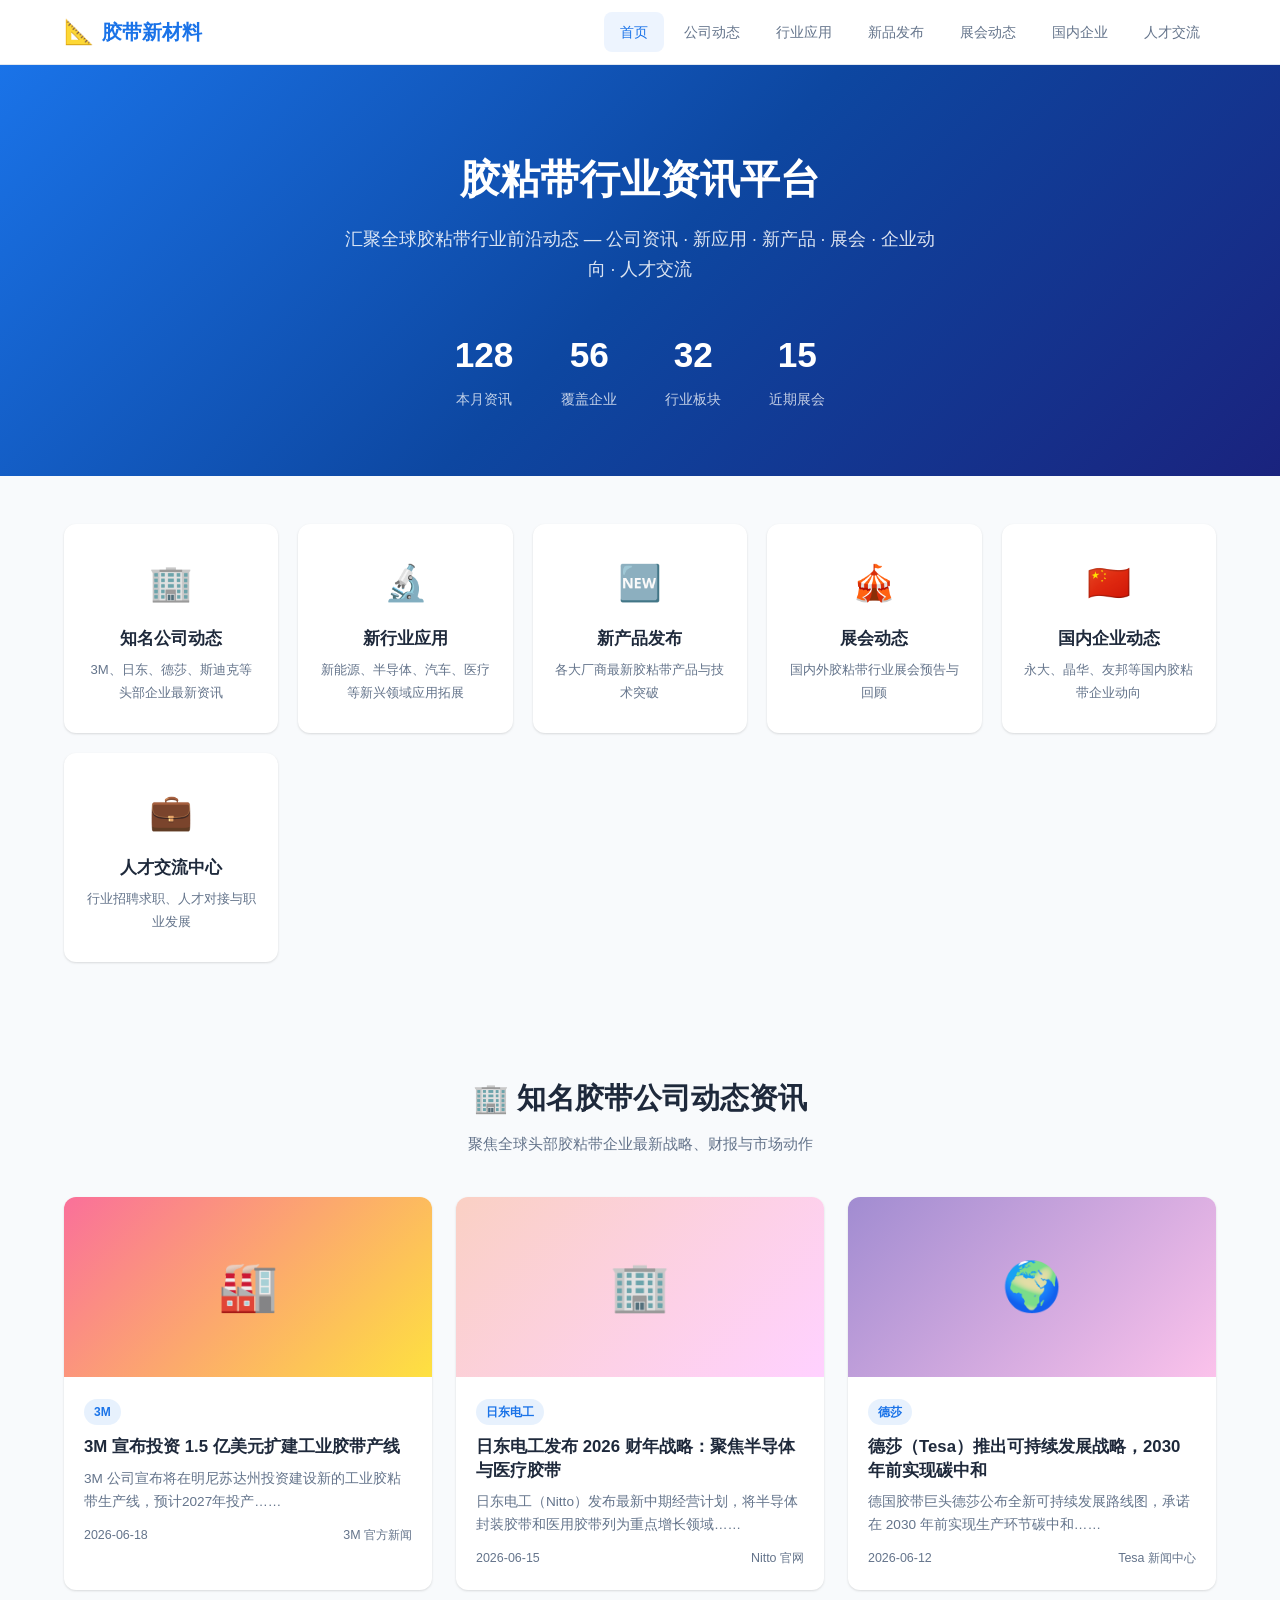
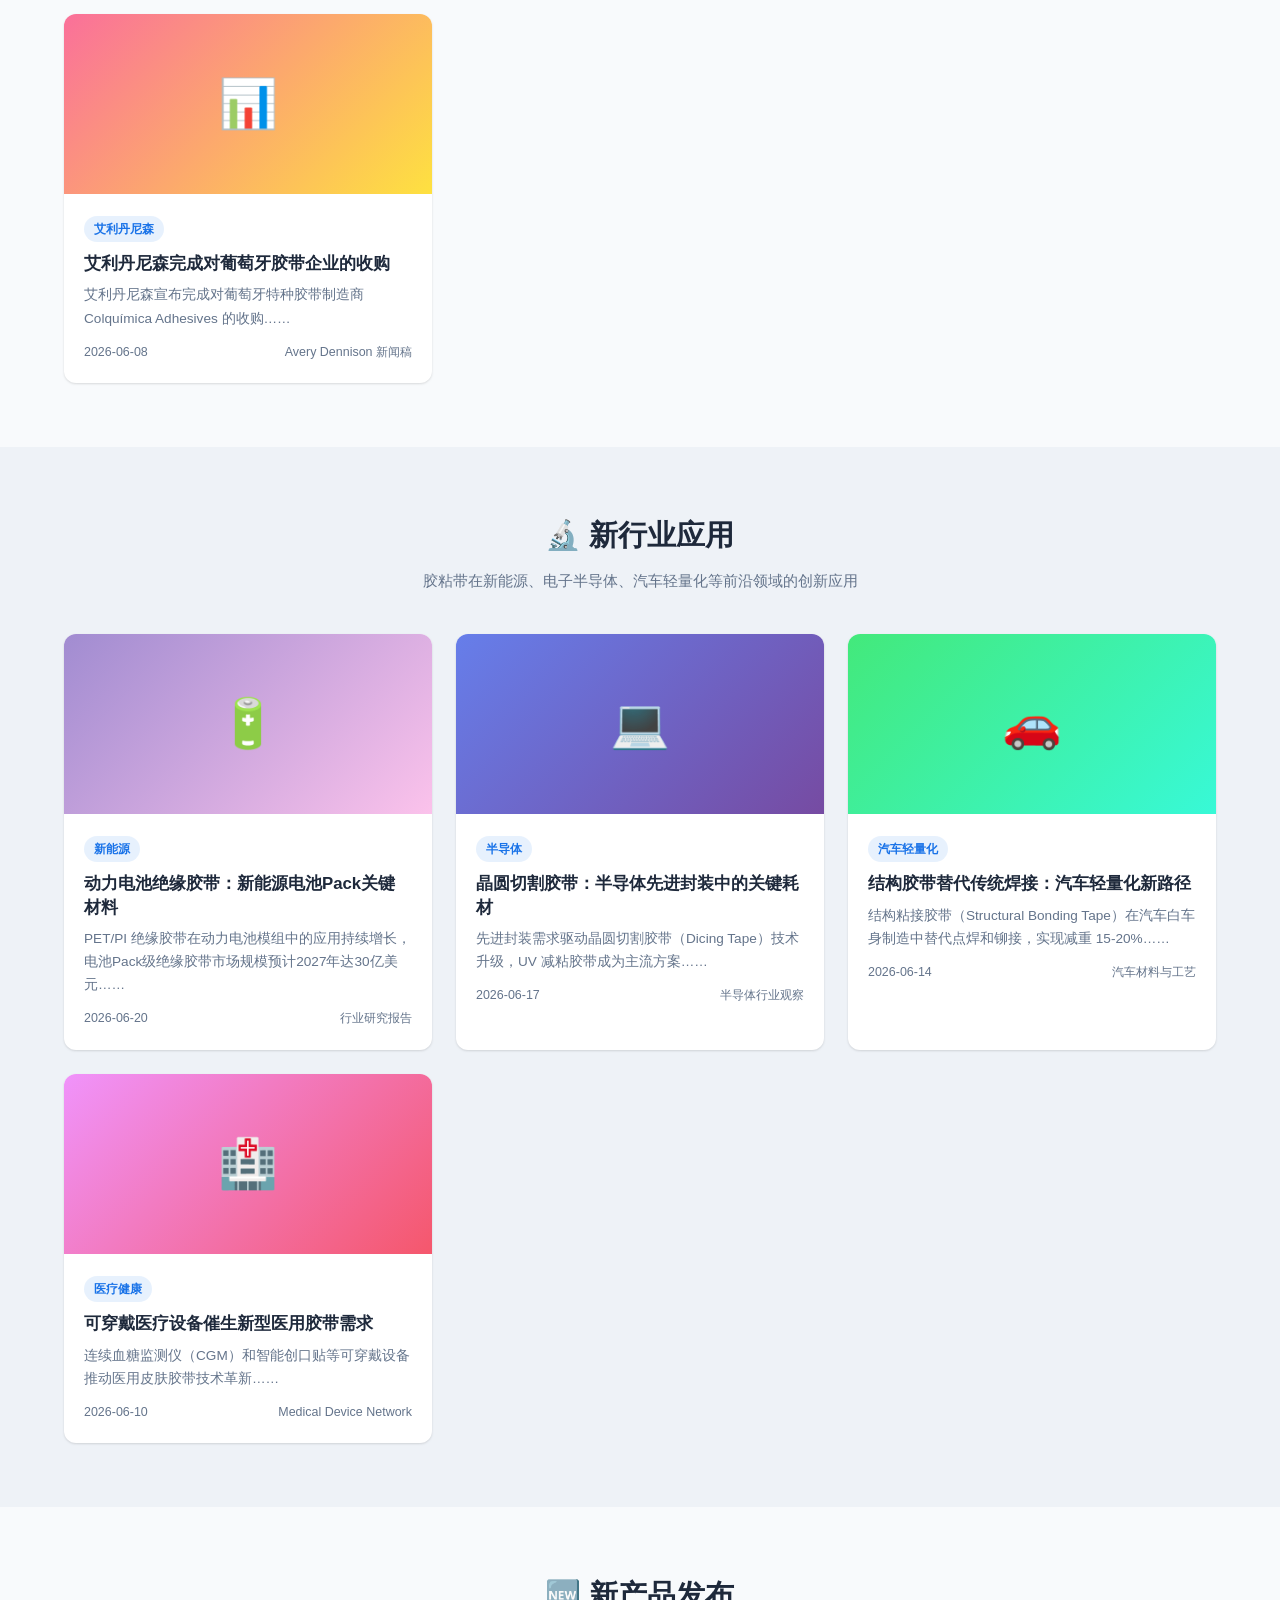
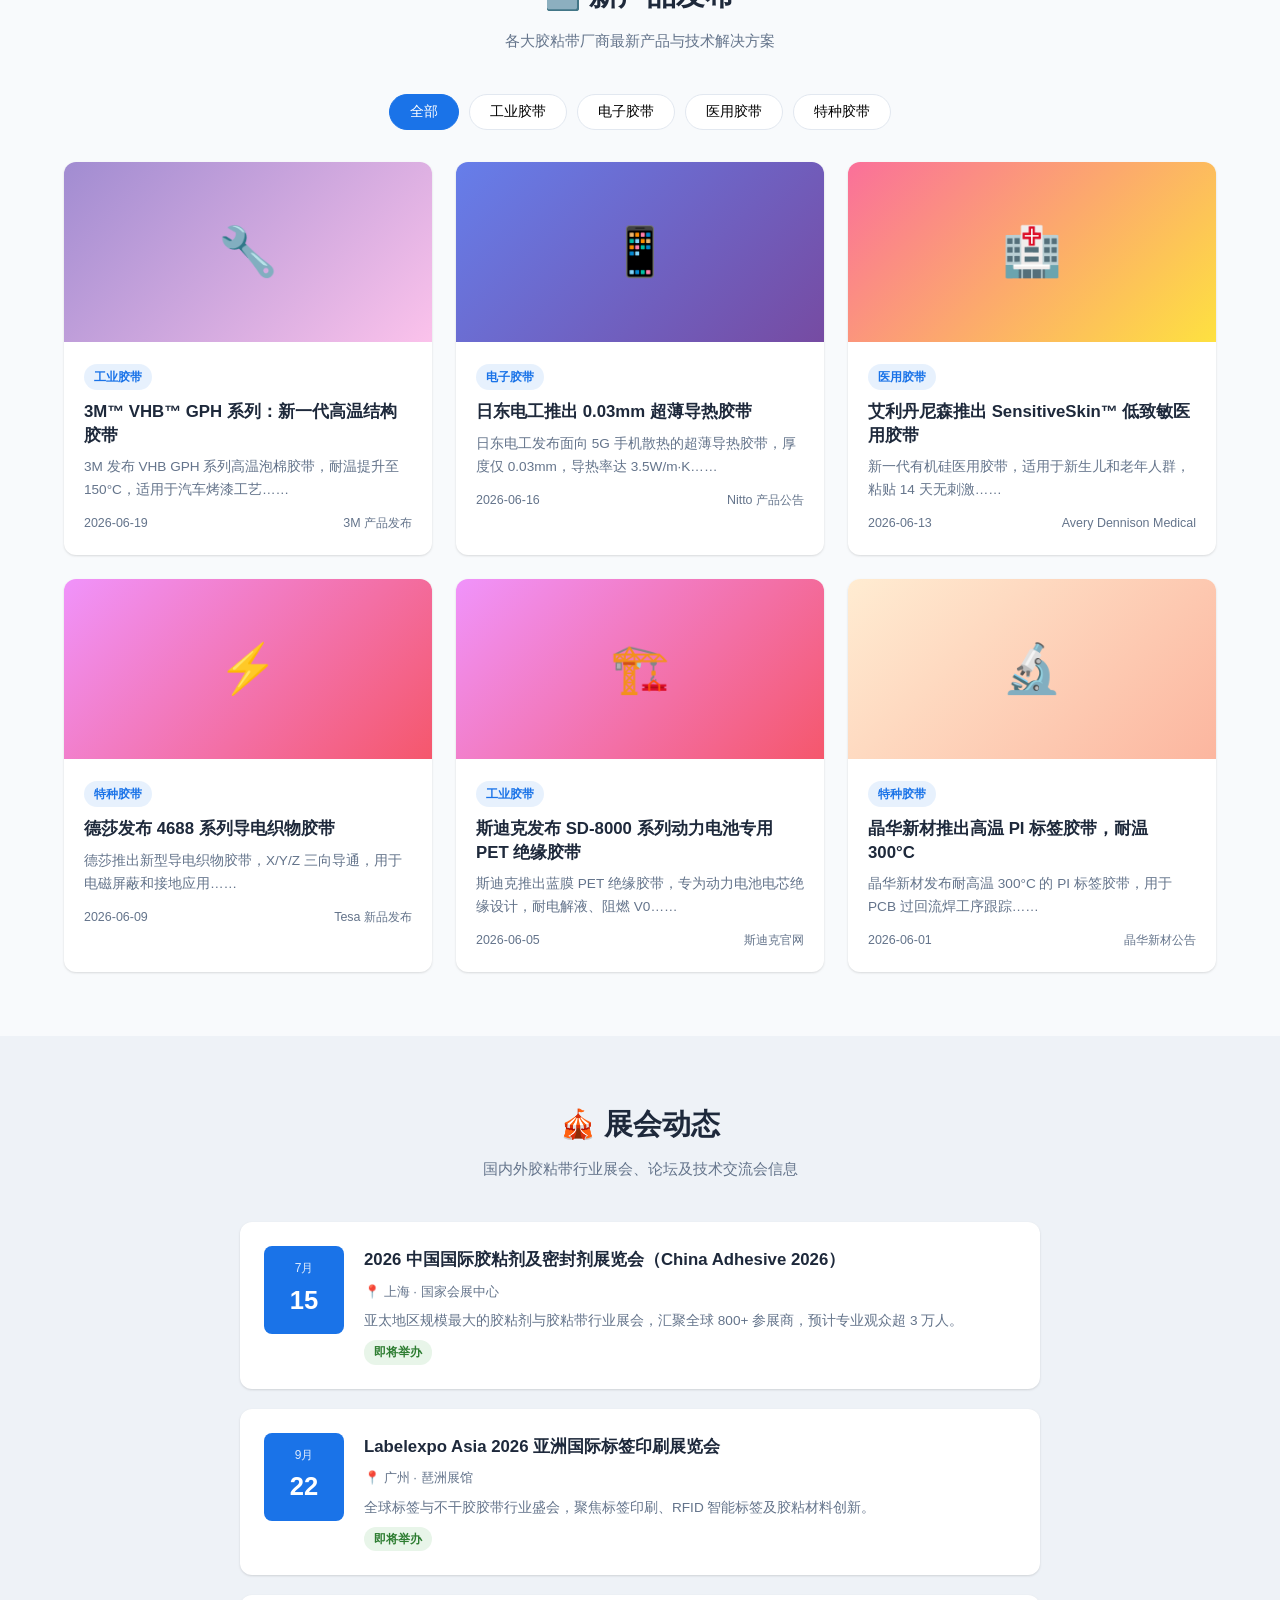
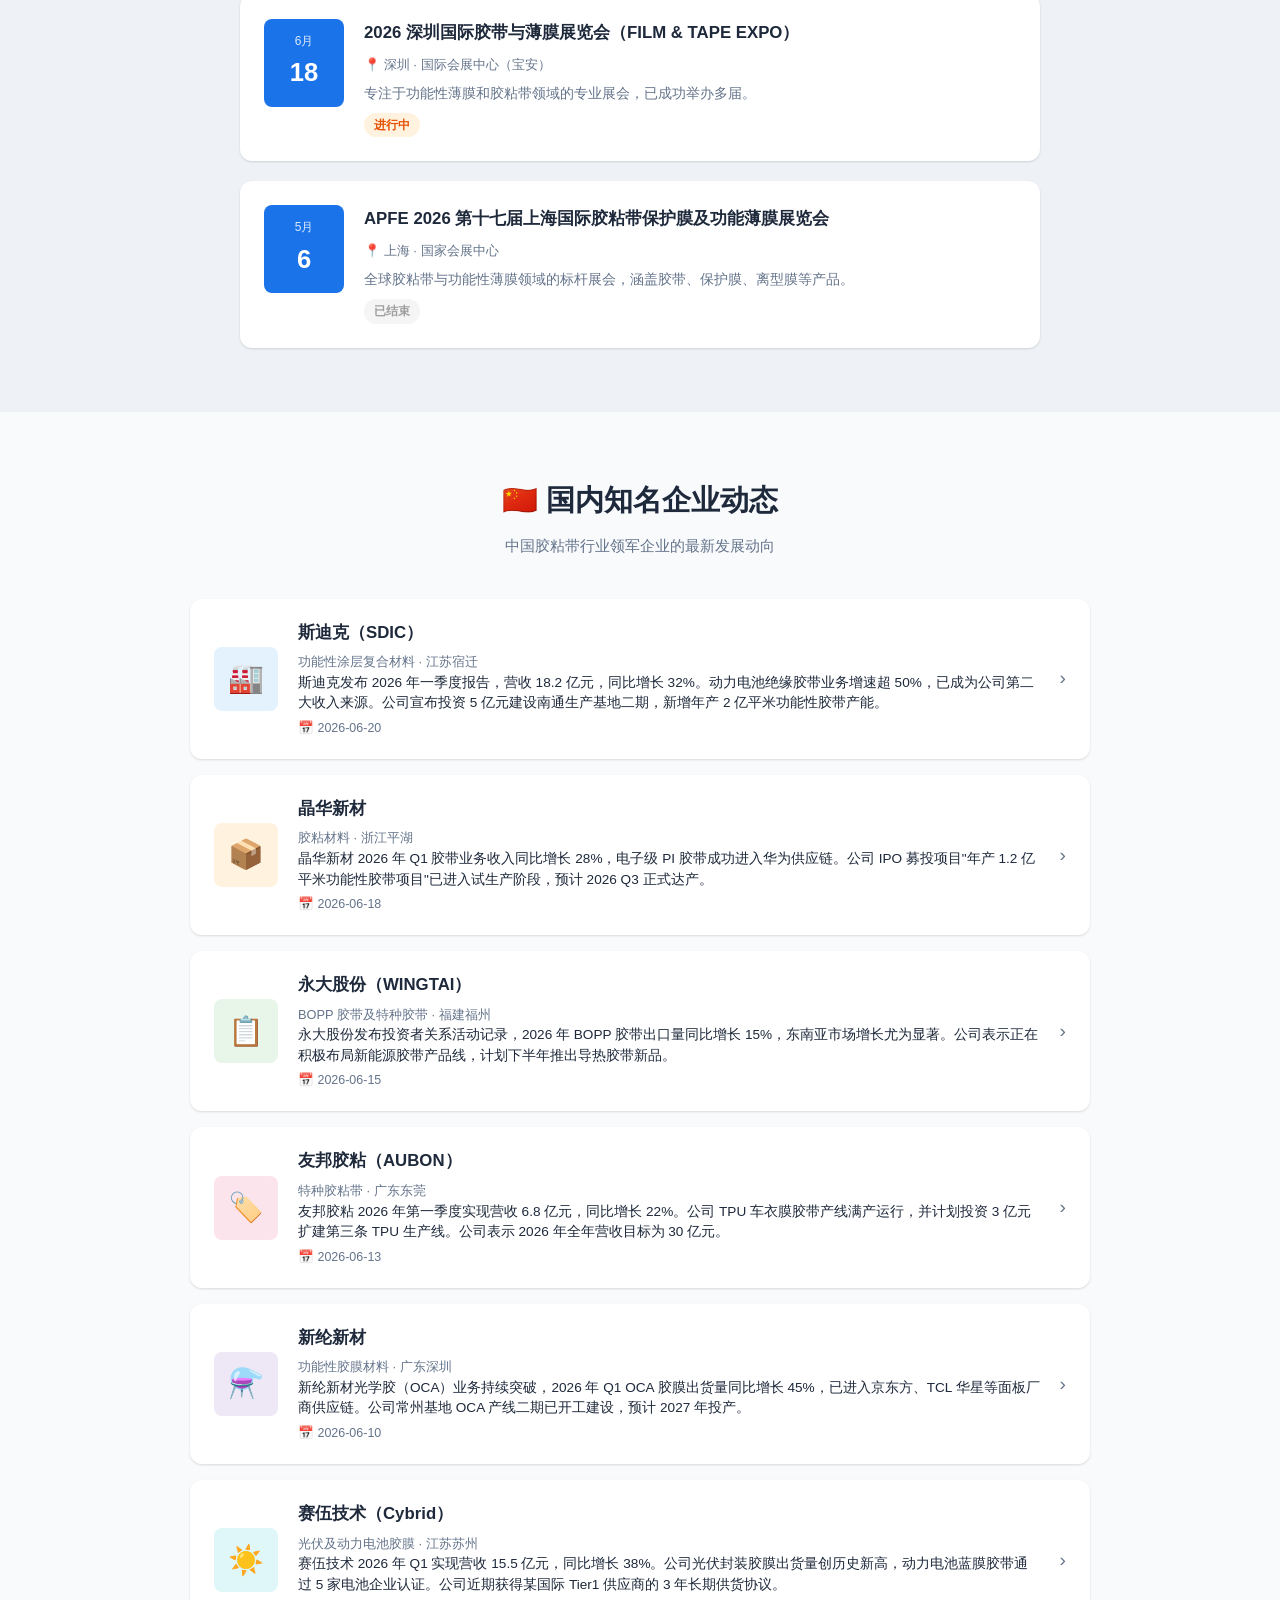
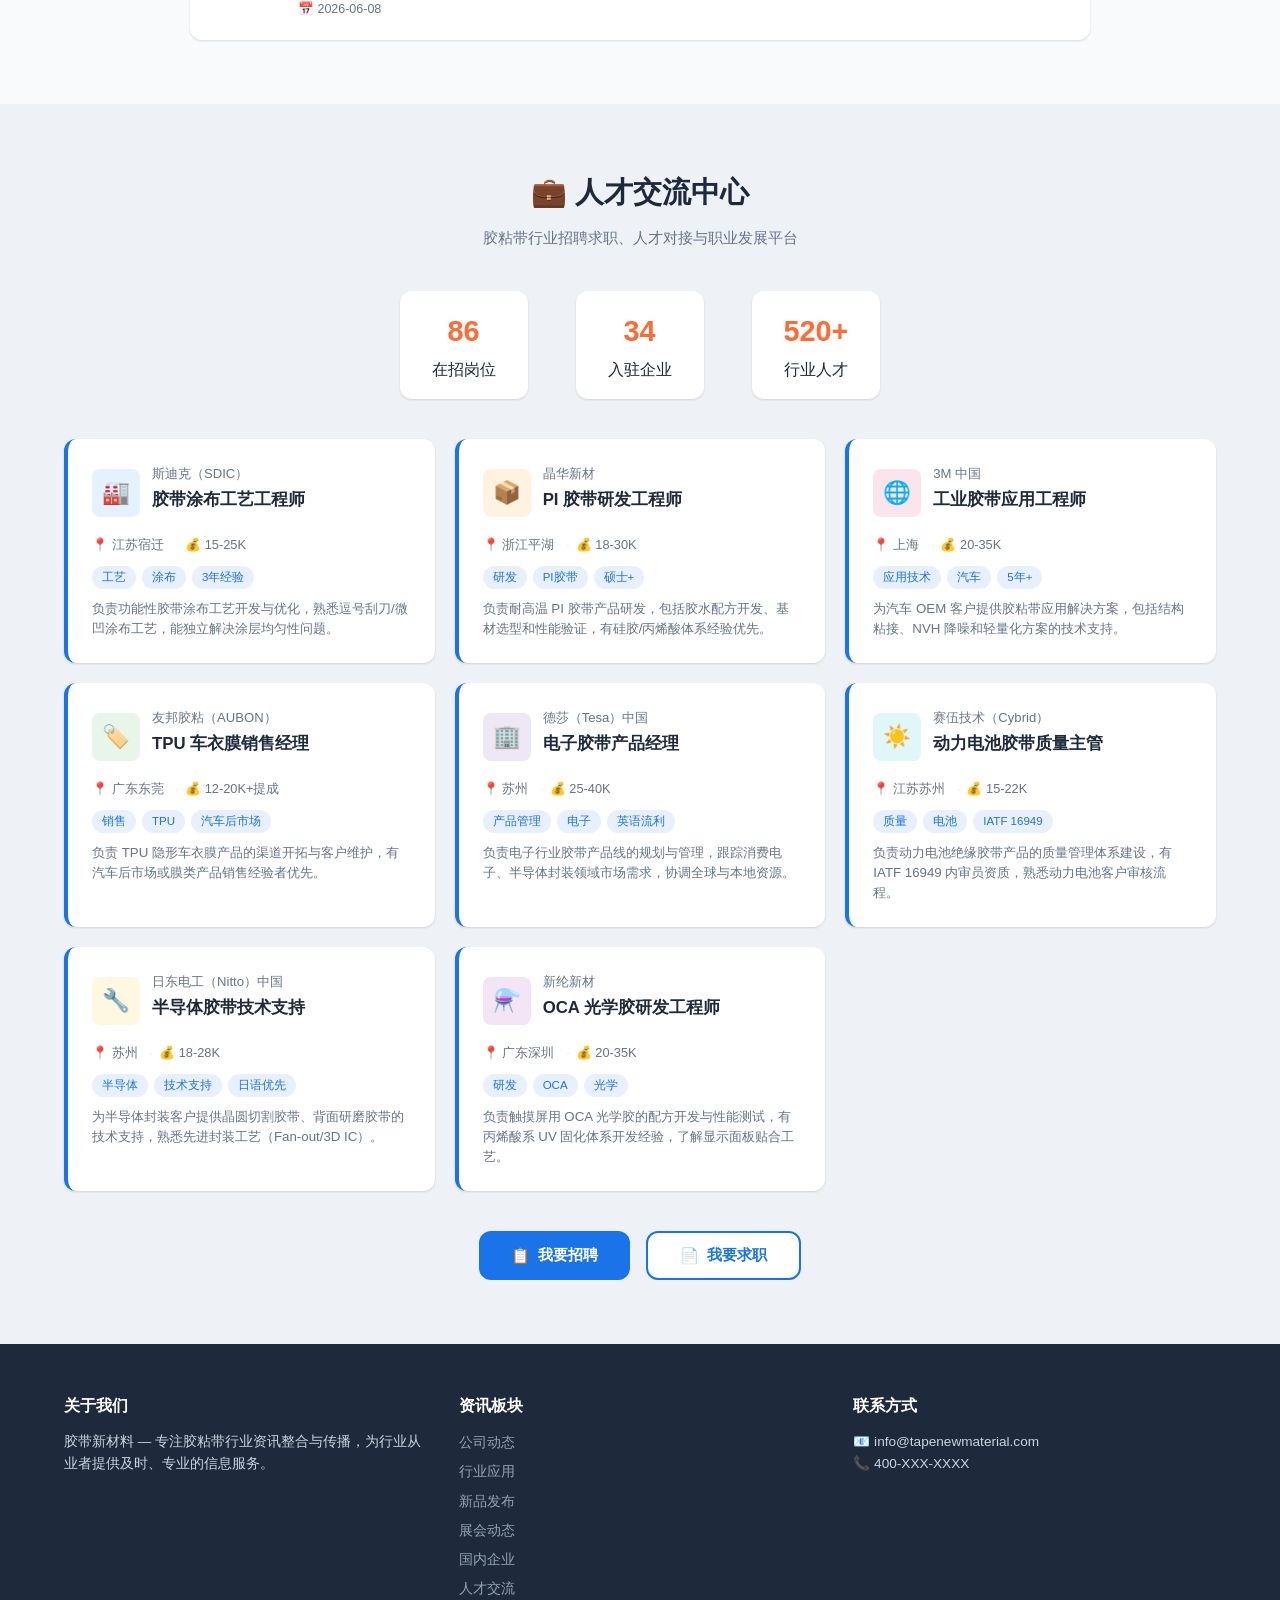
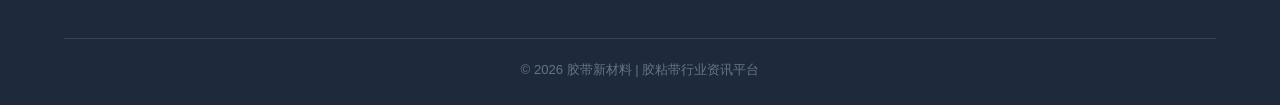
==== index.html @ 77c5cea5 "Initial commit: 胶粘带行业资讯网站 - 六大板块：公司动态、行业应用、新品发布、展会动态、国内企业、人才交流 - 管理后台 admin.html（密码 admin2026） - 响应式" ====
<!DOCTYPE html>
<html lang="zh-CN">
<head>
  <meta charset="UTF-8">
  <meta name="viewport" content="width=device-width, initial-scale=1.0">
  <title>胶粘带行业资讯 - 胶带新材料</title>
  <meta name="description" content="胶粘带行业资讯平台，汇聚知名胶带公司动态、新行业应用、新产品发布、展会动态、国内企业资讯及人才交流。">
  <link rel="stylesheet" href="css/style.css">
</head>
<body>
  <!-- 顶部导航 -->
  <header class="header">
    <div class="container header-inner">
      <a href="#" class="logo">
        <span class="logo-icon">📐</span>
        <span class="logo-text">胶带新材料</span>
      </a>
      <nav class="nav" id="nav">
        <a href="#home" class="nav-link active">首页</a>
        <a href="#company-news" class="nav-link">公司动态</a>
        <a href="#applications" class="nav-link">行业应用</a>
        <a href="#products" class="nav-link">新品发布</a>
        <a href="#exhibitions" class="nav-link">展会动态</a>
        <a href="#domestic" class="nav-link">国内企业</a>
        <a href="#talent" class="nav-link">人才交流</a>
      </nav>
      <button class="menu-toggle" id="menuToggle" aria-label="菜单">
        <span></span><span></span><span></span>
      </button>
    </div>
  </header>

  <!-- 首页 Hero -->
  <section id="home" class="hero">
    <div class="container">
      <h1>胶粘带行业资讯平台</h1>
      <p>汇聚全球胶粘带行业前沿动态 — 公司资讯 · 新应用 · 新产品 · 展会 · 企业动向 · 人才交流</p>
      <div class="hero-stats">
        <div class="stat-item"><span class="stat-num" data-target="128">0</span><span class="stat-label">本月资讯</span></div>
        <div class="stat-item"><span class="stat-num" data-target="56">0</span><span class="stat-label">覆盖企业</span></div>
        <div class="stat-item"><span class="stat-num" data-target="32">0</span><span class="stat-label">行业板块</span></div>
        <div class="stat-item"><span class="stat-num" data-target="15">0</span><span class="stat-label">近期展会</span></div>
      </div>
    </div>
  </section>

  <!-- 快捷入口 -->
  <section class="quick-links">
    <div class="container">
      <div class="quick-grid">
        <a href="#company-news" class="quick-card">
          <span class="quick-icon">🏢</span>
          <h3>知名公司动态</h3>
          <p>3M、日东、德莎、斯迪克等头部企业最新资讯</p>
        </a>
        <a href="#applications" class="quick-card">
          <span class="quick-icon">🔬</span>
          <h3>新行业应用</h3>
          <p>新能源、半导体、汽车、医疗等新兴领域应用拓展</p>
        </a>
        <a href="#products" class="quick-card">
          <span class="quick-icon">🆕</span>
          <h3>新产品发布</h3>
          <p>各大厂商最新胶粘带产品与技术突破</p>
        </a>
        <a href="#exhibitions" class="quick-card">
          <span class="quick-icon">🎪</span>
          <h3>展会动态</h3>
          <p>国内外胶粘带行业展会预告与回顾</p>
        </a>
        <a href="#domestic" class="quick-card">
          <span class="quick-icon">🇨🇳</span>
          <h3>国内企业动态</h3>
          <p>永大、晶华、友邦等国内胶粘带企业动向</p>
        </a>
        <a href="#talent" class="quick-card">
          <span class="quick-icon">💼</span>
          <h3>人才交流中心</h3>
          <p>行业招聘求职、人才对接与职业发展</p>
        </a>
      </div>
    </div>
  </section>

  <!-- 板块一：知名胶带公司动态资讯 -->
  <section id="company-news" class="section">
    <div class="container">
      <div class="section-header">
        <h2>🏢 知名胶带公司动态资讯</h2>
        <p>聚焦全球头部胶粘带企业最新战略、财报与市场动作</p>
      </div>
      <div class="news-grid" id="companyNewsGrid"></div>
    </div>
  </section>

  <!-- 板块二：新行业应用 -->
  <section id="applications" class="section section-alt">
    <div class="container">
      <div class="section-header">
        <h2>🔬 新行业应用</h2>
        <p>胶粘带在新能源、电子半导体、汽车轻量化等前沿领域的创新应用</p>
      </div>
      <div class="news-grid" id="applicationsGrid"></div>
    </div>
  </section>

  <!-- 板块三：新产品发布 -->
  <section id="products" class="section">
    <div class="container">
      <div class="section-header">
        <h2>🆕 新产品发布</h2>
        <p>各大胶粘带厂商最新产品与技术解决方案</p>
      </div>
      <div class="products-filter" id="productFilter">
        <button class="filter-btn active" data-filter="all">全部</button>
        <button class="filter-btn" data-filter="工业胶带">工业胶带</button>
        <button class="filter-btn" data-filter="电子胶带">电子胶带</button>
        <button class="filter-btn" data-filter="医用胶带">医用胶带</button>
        <button class="filter-btn" data-filter="特种胶带">特种胶带</button>
      </div>
      <div class="news-grid" id="productsGrid"></div>
    </div>
  </section>

  <!-- 板块四：展会动态 -->
  <section id="exhibitions" class="section section-alt">
    <div class="container">
      <div class="section-header">
        <h2>🎪 展会动态</h2>
        <p>国内外胶粘带行业展会、论坛及技术交流会信息</p>
      </div>
      <div class="exhibition-timeline" id="exhibitionTimeline"></div>
    </div>
  </section>

  <!-- 板块五：国内知名企业动态 -->
  <section id="domestic" class="section">
    <div class="container">
      <div class="section-header">
        <h2>🇨🇳 国内知名企业动态</h2>
        <p>中国胶粘带行业领军企业的最新发展动向</p>
      </div>
      <div class="domestic-enterprise-list" id="domesticEnterpriseList"></div>
    </div>
  </section>

  <!-- 板块六：人才交流中心 -->
  <section id="talent" class="section section-alt">
    <div class="container">
      <div class="section-header">
        <h2>💼 人才交流中心</h2>
        <p>胶粘带行业招聘求职、人才对接与职业发展平台</p>
      </div>
      <div class="talent-stats">
        <div class="talent-stat"><span class="talent-stat-num">86</span><span>在招岗位</span></div>
        <div class="talent-stat"><span class="talent-stat-num">34</span><span>入驻企业</span></div>
        <div class="talent-stat"><span class="talent-stat-num">520+</span><span>行业人才</span></div>
      </div>
      <div class="talent-grid" id="talentGrid"></div>
      <div class="talent-actions">
        <button class="talent-btn primary" id="btnRecruit"><span>📋</span> 我要招聘</button>
        <button class="talent-btn secondary" id="btnApply"><span>📄</span> 我要求职</button>
      </div>
      <div class="talent-form-wrapper" id="talentFormWrapper">
        <div class="talent-form" id="talentForm">
          <h3 id="formTitle">发布招聘信息</h3>
          <form id="jobForm">
            <div class="form-row">
              <input type="text" placeholder="公司/企业名称" required>
              <input type="text" placeholder="职位名称" required>
            </div>
            <div class="form-row">
              <input type="text" placeholder="工作地点">
              <input type="text" placeholder="薪资范围（如 15-25K）">
            </div>
            <textarea rows="4" placeholder="职位描述、任职要求……" required></textarea>
            <div class="form-row">
              <input type="text" placeholder="联系人">
              <input type="email" placeholder="联系邮箱" required>
            </div>
            <button type="submit" class="talent-btn primary">提交信息</button>
          </form>
        </div>
      </div>
    </div>
  </section>

  <!-- 页脚 -->
  <footer class="footer">
    <div class="container">
      <div class="footer-grid">
        <div class="footer-col">
          <h4>关于我们</h4>
          <p>胶带新材料 — 专注胶粘带行业资讯整合与传播，为行业从业者提供及时、专业的信息服务。</p>
        </div>
        <div class="footer-col">
          <h4>资讯板块</h4>
          <a href="#company-news">公司动态</a>
          <a href="#applications">行业应用</a>
          <a href="#products">新品发布</a>
          <a href="#exhibitions">展会动态</a>
          <a href="#domestic">国内企业</a>
          <a href="#talent">人才交流</a>
        </div>
        <div class="footer-col">
          <h4>联系方式</h4>
          <p>📧 info@tapenewmaterial.com</p>
          <p>📞 400-XXX-XXXX</p>
        </div>
      </div>
      <div class="footer-bottom">
        <p>&copy; 2026 胶带新材料 | 胶粘带行业资讯平台</p>
      </div>
    </div>
  </footer>

  <button class="back-to-top" id="backToTop" aria-label="回到顶部">↑</button>

  <script src="js/data.js"></script>
  <script src="js/sync.js"></script>
  <script src="js/script.js"></script>
</body>
</html>
---- css/style.css ----
/* ===== Reset & Base ===== */
*, *::before, *::after { box-sizing: border-box; margin: 0; padding: 0; }

:root {
  --primary: #1a73e8;
  --primary-dark: #1557b0;
  --accent: #ff6b35;
  --bg: #f8fafc;
  --bg-alt: #eef2f7;
  --text: #1e293b;
  --text-light: #64748b;
  --white: #ffffff;
  --border: #e2e8f0;
  --shadow: 0 1px 3px rgba(0,0,0,.08), 0 1px 2px rgba(0,0,0,.06);
  --shadow-lg: 0 10px 25px rgba(0,0,0,.1);
  --radius: 12px;
  --radius-sm: 8px;
  --transition: .25s ease;
}

html { scroll-behavior: smooth; }

body {
  font-family: -apple-system, BlinkMacSystemFont, "Segoe UI", "PingFang SC", "Hiragino Sans GB", "Microsoft YaHei", sans-serif;
  color: var(--text);
  background: var(--bg);
  line-height: 1.7;
}

.container { max-width: 1200px; margin: 0 auto; padding: 0 24px; }

a { text-decoration: none; color: inherit; }
img { max-width: 100%; display: block; }

/* ===== Header ===== */
.header {
  position: sticky; top: 0; z-index: 100;
  background: rgba(255,255,255,.92);
  backdrop-filter: blur(12px);
  border-bottom: 1px solid var(--border);
}

.header-inner {
  display: flex; align-items: center; justify-content: space-between;
  height: 64px;
}

.logo {
  display: flex; align-items: center; gap: 8px;
  font-size: 1.25rem; font-weight: 700; color: var(--primary);
}

.logo-icon { font-size: 1.5rem; }

.nav { display: flex; gap: 4px; }

.nav-link {
  padding: 8px 16px; border-radius: var(--radius-sm);
  font-size: .9rem; font-weight: 500;
  color: var(--text-light);
  transition: var(--transition);
}

.nav-link:hover, .nav-link.active {
  color: var(--primary);
  background: rgba(26,115,232,.08);
}

.menu-toggle {
  display: none; flex-direction: column; gap: 5px;
  background: none; border: none; cursor: pointer; padding: 4px;
}

.menu-toggle span {
  display: block; width: 24px; height: 2px;
  background: var(--text); border-radius: 2px;
  transition: var(--transition);
}

/* ===== Hero ===== */
.hero {
  background: linear-gradient(135deg, #1a73e8 0%, #0d47a1 50%, #1a237e 100%);
  color: var(--white); text-align: center;
  padding: 80px 0 64px;
}

.hero h1 { font-size: 2.5rem; font-weight: 800; margin-bottom: 12px; }
.hero p { font-size: 1.1rem; opacity: .85; max-width: 600px; margin: 0 auto 40px; }

.hero-stats {
  display: flex; justify-content: center; gap: 48px; flex-wrap: wrap;
}

.stat-item { text-align: center; }
.stat-num { display: block; font-size: 2.2rem; font-weight: 800; }
.stat-label { font-size: .85rem; opacity: .75; }

/* ===== Quick Links ===== */
.quick-links { padding: 48px 0; }
.quick-grid { display: grid; grid-template-columns: repeat(auto-fit, minmax(200px, 1fr)); gap: 20px; }

.quick-card {
  background: var(--white); border-radius: var(--radius);
  padding: 28px 20px; text-align: center;
  box-shadow: var(--shadow);
  transition: var(--transition);
  border: 1px solid transparent;
}

.quick-card:hover {
  transform: translateY(-4px);
  box-shadow: var(--shadow-lg);
  border-color: var(--primary);
}

.quick-icon { font-size: 2.2rem; display: block; margin-bottom: 12px; }
.quick-card h3 { font-size: 1.05rem; margin-bottom: 6px; color: var(--text); }
.quick-card p { font-size: .82rem; color: var(--text-light); }

/* ===== Section ===== */
.section { padding: 64px 0; }
.section-alt { background: var(--bg-alt); }

.section-header { text-align: center; margin-bottom: 40px; }
.section-header h2 { font-size: 1.8rem; font-weight: 700; margin-bottom: 8px; }
.section-header p { color: var(--text-light); font-size: .95rem; }

/* ===== News Grid ===== */
.news-grid {
  display: grid;
  grid-template-columns: repeat(auto-fill, minmax(340px, 1fr));
  gap: 24px;
}

.news-card {
  background: var(--white);
  border-radius: var(--radius);
  overflow: hidden;
  box-shadow: var(--shadow);
  transition: var(--transition);
  cursor: pointer;
}

.news-card:hover {
  transform: translateY(-3px);
  box-shadow: var(--shadow-lg);
}

.news-card-img {
  height: 180px; background: linear-gradient(135deg, #667eea, #764ba2);
  display: flex; align-items: center; justify-content: center;
  font-size: 3rem;
}

.news-card-body { padding: 20px; }

.news-card-tag {
  display: inline-block; padding: 3px 10px; border-radius: 20px;
  font-size: .75rem; font-weight: 600;
  background: rgba(26,115,232,.1); color: var(--primary);
  margin-bottom: 10px;
}

.news-card-body h3 { font-size: 1.05rem; margin-bottom: 8px; line-height: 1.4; }
.news-card-body p { font-size: .85rem; color: var(--text-light); margin-bottom: 12px; }
.news-card-meta { font-size: .78rem; color: var(--text-light); display: flex; justify-content: space-between; }

/* ===== Products Filter ===== */
.products-filter {
  display: flex; justify-content: center; gap: 10px;
  margin-bottom: 32px; flex-wrap: wrap;
}

.filter-btn {
  padding: 8px 20px;
  border: 1px solid var(--border);
  background: var(--white);
  border-radius: 20px;
  font-size: .85rem; font-weight: 500;
  cursor: pointer;
  transition: var(--transition);
}

.filter-btn:hover, .filter-btn.active {
  background: var(--primary); color: var(--white);
  border-color: var(--primary);
}

/* ===== Exhibition Timeline ===== */
.exhibition-timeline {
  display: flex; flex-direction: column; gap: 20px;
  max-width: 800px; margin: 0 auto;
}

.exhibition-card {
  display: flex; gap: 20px;
  background: var(--white);
  border-radius: var(--radius);
  padding: 24px;
  box-shadow: var(--shadow);
  transition: var(--transition);
}

.exhibition-card:hover { box-shadow: var(--shadow-lg); }

.exhibition-date {
  flex-shrink: 0; width: 80px; text-align: center;
  padding: 12px 8px; border-radius: var(--radius-sm);
  background: var(--primary); color: var(--white);
  align-self: flex-start;
}

.exhibition-date .month { display: block; font-size: .75rem; opacity: .85; }
.exhibition-date .day { display: block; font-size: 1.6rem; font-weight: 800; }

.exhibition-info h3 { font-size: 1.05rem; margin-bottom: 6px; }
.exhibition-info .location { font-size: .82rem; color: var(--text-light); margin-bottom: 6px; }
.exhibition-info .desc { font-size: .85rem; color: var(--text-light); }
.exhibition-status {
  display: inline-block; padding: 2px 10px; border-radius: 12px;
  font-size: .75rem; font-weight: 600; margin-top: 8px;
}
.exhibition-status.upcoming { background: #e8f5e9; color: #2e7d32; }
.exhibition-status.ongoing { background: #fff3e0; color: #e65100; }
.exhibition-status.past { background: #f5f5f5; color: #9e9e9e; }

/* ===== Domestic Enterprise ===== */
.domestic-enterprise-list {
  display: flex; flex-direction: column; gap: 16px;
  max-width: 900px; margin: 0 auto;
}

.enterprise-card {
  display: flex; gap: 20px; align-items: center;
  background: var(--white);
  border-radius: var(--radius);
  padding: 20px 24px;
  box-shadow: var(--shadow);
  transition: var(--transition);
  cursor: pointer;
}

.enterprise-card:hover { box-shadow: var(--shadow-lg); }

.enterprise-logo {
  width: 64px; height: 64px; border-radius: var(--radius-sm);
  display: flex; align-items: center; justify-content: center;
  font-size: 1.8rem; flex-shrink: 0;
}

.enterprise-info { flex: 1; }
.enterprise-info h3 { font-size: 1.05rem; margin-bottom: 4px; }
.enterprise-info .industry { font-size: .8rem; color: var(--text-light); }
.enterprise-news { font-size: .85rem; color: var(--text); line-height: 1.5; }
.enterprise-meta { font-size: .78rem; color: var(--text-light); margin-top: 4px; }

.enterprise-card .arrow { font-size: 1.2rem; color: var(--text-light); flex-shrink: 0; }

/* ===== Footer ===== */
.footer {
  background: #1e293b; color: #cbd5e1;
  padding: 48px 0 24px;
}

.footer-grid {
  display: grid;
  grid-template-columns: repeat(auto-fit, minmax(200px, 1fr));
  gap: 32px;
  margin-bottom: 32px;
}

.footer-col h4 { color: var(--white); margin-bottom: 12px; font-size: 1rem; }
.footer-col p { font-size: .85rem; line-height: 1.6; }
.footer-col a { display: block; font-size: .85rem; margin-bottom: 6px; color: #94a3b8; transition: var(--transition); }
.footer-col a:hover { color: var(--white); }

.footer-bottom {
  border-top: 1px solid #334155;
  padding-top: 20px; text-align: center;
  font-size: .82rem; color: #64748b;
}

/* ===== Back to Top ===== */
.back-to-top {
  position: fixed; bottom: 32px; right: 32px;
  width: 44px; height: 44px; border-radius: 50%;
  background: var(--primary); color: var(--white); border: none;
  font-size: 1.2rem; cursor: pointer;
  box-shadow: var(--shadow-lg);
  opacity: 0; visibility: hidden;
  transform: translateY(12px);
  transition: var(--transition);
  z-index: 99;
}

.back-to-top.visible { opacity: 1; visibility: visible; transform: translateY(0); }
.back-to-top:hover { background: var(--primary-dark); }

/* ===== Modal ===== */
.modal-overlay {
  position: fixed; inset: 0; z-index: 200;
  background: rgba(0,0,0,.5);
  display: flex; align-items: center; justify-content: center;
  opacity: 0; visibility: hidden;
  transition: var(--transition);
}

.modal-overlay.active { opacity: 1; visibility: visible; }

.modal {
  background: var(--white); border-radius: var(--radius);
  max-width: 600px; width: 90%; max-height: 80vh;
  overflow-y: auto; padding: 32px;
  position: relative;
}

.modal-close {
  position: absolute; top: 12px; right: 16px;
  background: none; border: none; font-size: 1.5rem;
  cursor: pointer; color: var(--text-light);
}

.modal h2 { font-size: 1.3rem; margin-bottom: 12px; }
.modal .modal-date { font-size: .82rem; color: var(--text-light); margin-bottom: 16px; }
.modal .modal-body { font-size: .9rem; line-height: 1.8; color: var(--text); }
.modal .modal-source { margin-top: 16px; font-size: .8rem; color: var(--text-light); }

/* ===== Responsive ===== */
@media (max-width: 768px) {
  .hero h1 { font-size: 1.8rem; }
  .hero p { font-size: .95rem; }
  .hero-stats { gap: 24px; }
  .stat-num { font-size: 1.6rem; }

  .nav {
    position: fixed; top: 64px; left: 0; right: 0;
    background: var(--white); flex-direction: column;
    padding: 16px; border-bottom: 1px solid var(--border);
    transform: translateY(-120%); transition: var(--transition);
  }
  .nav.open { transform: translateY(0); }

  .menu-toggle { display: flex; }

  .news-grid { grid-template-columns: 1fr; }

  .exhibition-card { flex-direction: column; }
  .exhibition-date { width: 100%; display: flex; gap: 8px; align-items: baseline; justify-content: center; }

  .enterprise-card { flex-wrap: wrap; }
}

/* ===== Talent Exchange ===== */
.talent-stats {
  display: flex; justify-content: center; gap: 48px;
  margin-bottom: 40px; flex-wrap: wrap;
}
.talent-stat {
  text-align: center;
  padding: 16px 32px;
  background: var(--white);
  border-radius: var(--radius);
  box-shadow: var(--shadow);
}
.talent-stat-num {
  display: block; font-size: 1.8rem; font-weight: 800;
  color: var(--accent);
}

.talent-grid {
  display: grid;
  grid-template-columns: repeat(auto-fill, minmax(320px, 1fr));
  gap: 20px;
  margin-bottom: 40px;
}

.talent-card {
  background: var(--white);
  border-radius: var(--radius);
  padding: 24px;
  box-shadow: var(--shadow);
  transition: var(--transition);
  border-left: 4px solid var(--primary);
  cursor: pointer;
}
.talent-card:hover {
  box-shadow: var(--shadow-lg);
  transform: translateY(-2px);
}
.talent-card-header {
  display: flex; align-items: center; gap: 12px;
  margin-bottom: 12px;
}
.talent-card-logo {
  width: 48px; height: 48px; border-radius: var(--radius-sm);
  display: flex; align-items: center; justify-content: center;
  font-size: 1.4rem; flex-shrink: 0;
}
.talent-card-company { font-size: .82rem; color: var(--text-light); }
.talent-card-title { font-size: 1.05rem; font-weight: 600; margin-bottom: 8px; }
.talent-card-meta {
  display: flex; gap: 12px; flex-wrap: wrap;
  font-size: .8rem; color: var(--text-light);
  margin-bottom: 10px;
}
.talent-card-meta span::before {
  content: "·"; margin-right: 6px; color: var(--border);
}
.talent-card-meta span:first-child::before { content: none; }
.talent-card-tags {
  display: flex; gap: 6px; flex-wrap: wrap; margin-bottom: 10px;
}
.talent-tag {
  padding: 2px 10px; border-radius: 12px;
  font-size: .72rem; font-weight: 500;
  background: #e8f0fe; color: #1a73e8;
}
.talent-card-desc {
  font-size: .83rem; color: var(--text-light);
  line-height: 1.5;
}

.talent-actions {
  display: flex; justify-content: center; gap: 16px; flex-wrap: wrap;
}
.talent-btn {
  display: inline-flex; align-items: center; gap: 8px;
  padding: 12px 32px; border-radius: var(--radius);
  font-size: .95rem; font-weight: 600;
  cursor: pointer; border: none;
  transition: var(--transition);
}
.talent-btn.primary {
  background: var(--primary); color: var(--white);
}
.talent-btn.primary:hover { background: var(--primary-dark); }
.talent-btn.secondary {
  background: var(--white); color: var(--primary);
  border: 2px solid var(--primary);
}
.talent-btn.secondary:hover { background: rgba(26,115,232,.06); }

.talent-form-wrapper {
  max-height: 0; overflow: hidden;
  transition: max-height .4s ease, margin .4s ease;
}
.talent-form-wrapper.open {
  max-height: 600px; margin-top: 32px;
}
.talent-form {
  background: var(--white);
  border-radius: var(--radius);
  padding: 32px;
  box-shadow: var(--shadow-lg);
  max-width: 600px; margin: 0 auto;
}
.talent-form h3 { margin-bottom: 20px; font-size: 1.15rem; }
.form-row { display: flex; gap: 16px; margin-bottom: 16px; }
.form-row input, .talent-form textarea {
  flex: 1; padding: 10px 14px;
  border: 1px solid var(--border);
  border-radius: var(--radius-sm);
  font-size: .88rem; font-family: inherit;
  transition: var(--transition);
}
.form-row input:focus, .talent-form textarea:focus {
  outline: none; border-color: var(--primary);
  box-shadow: 0 0 0 3px rgba(26,115,232,.1);
}
.talent-form textarea { width: 100%; margin-bottom: 16px; resize: vertical; }

@media (max-width: 768px) {
  .talent-grid { grid-template-columns: 1fr; }
  .form-row { flex-direction: column; }
  .talent-stats { gap: 16px; }
  .talent-stat { padding: 12px 20px; }
}
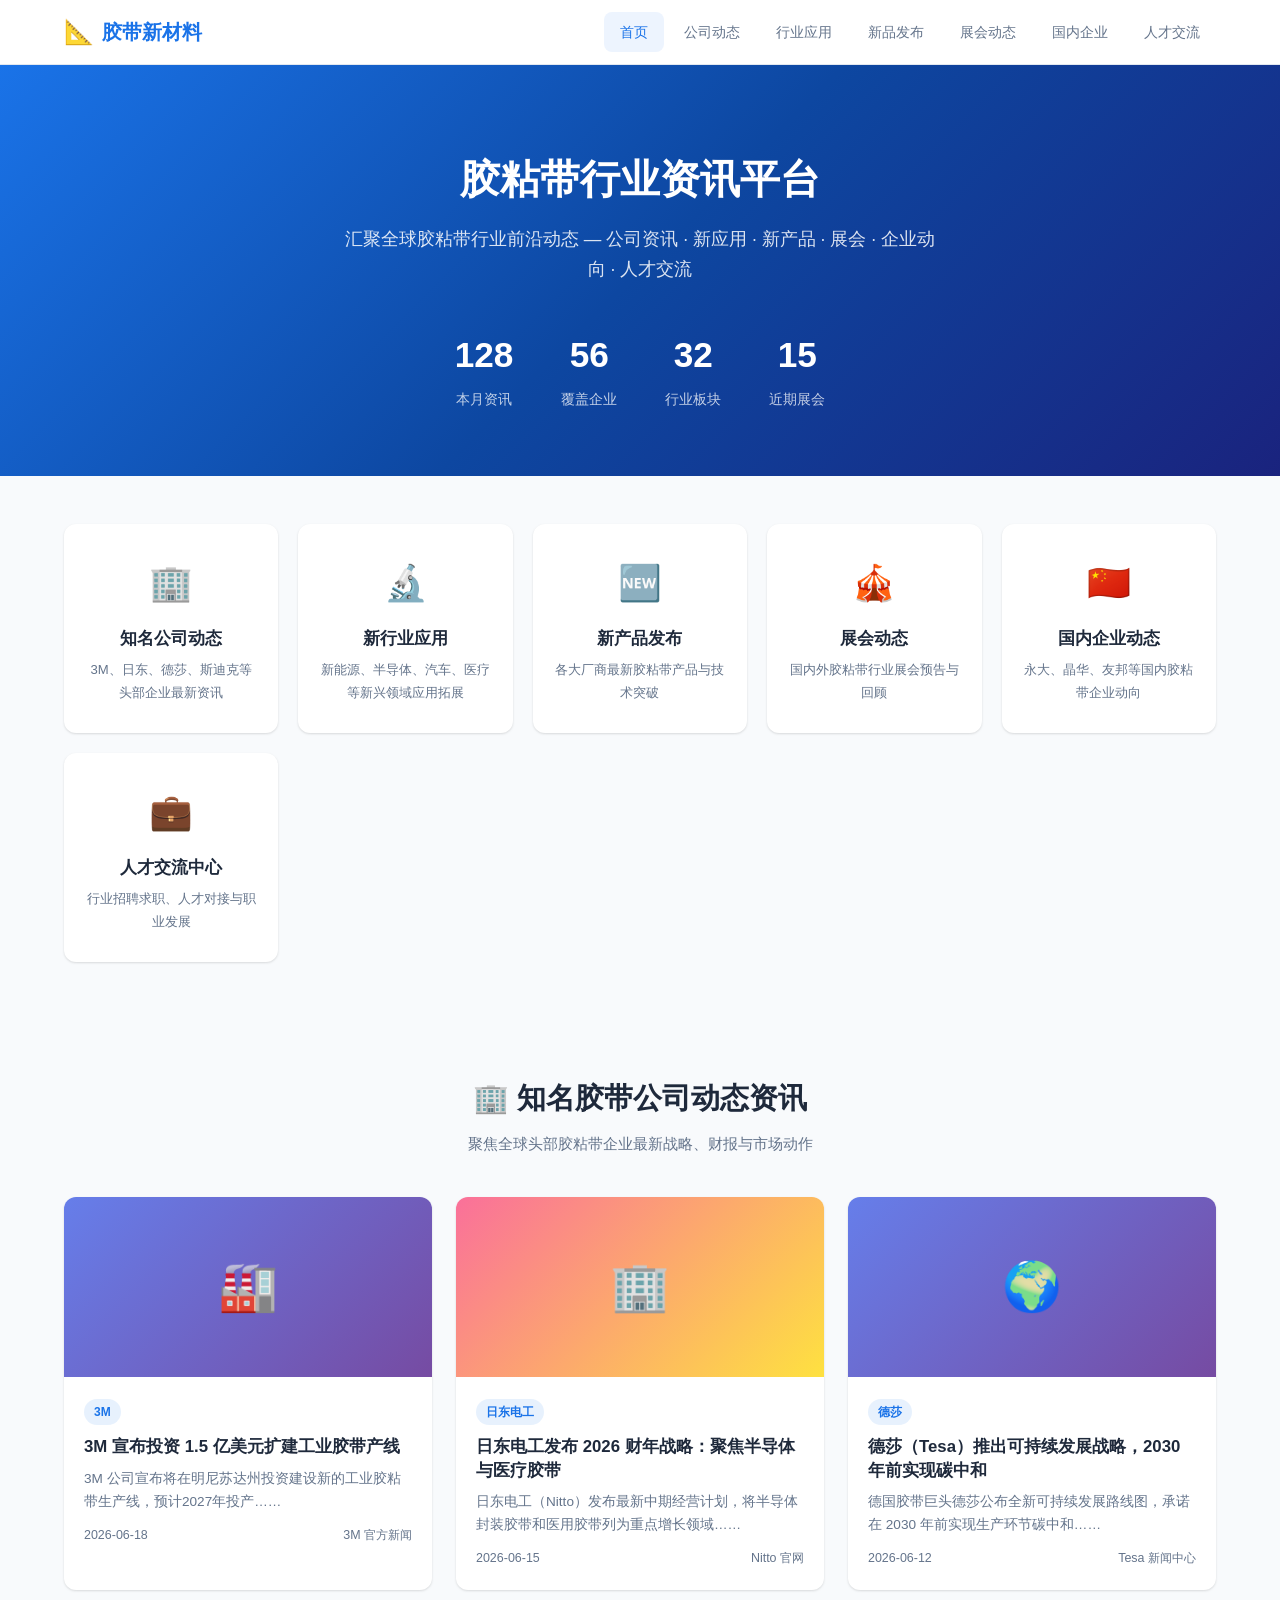
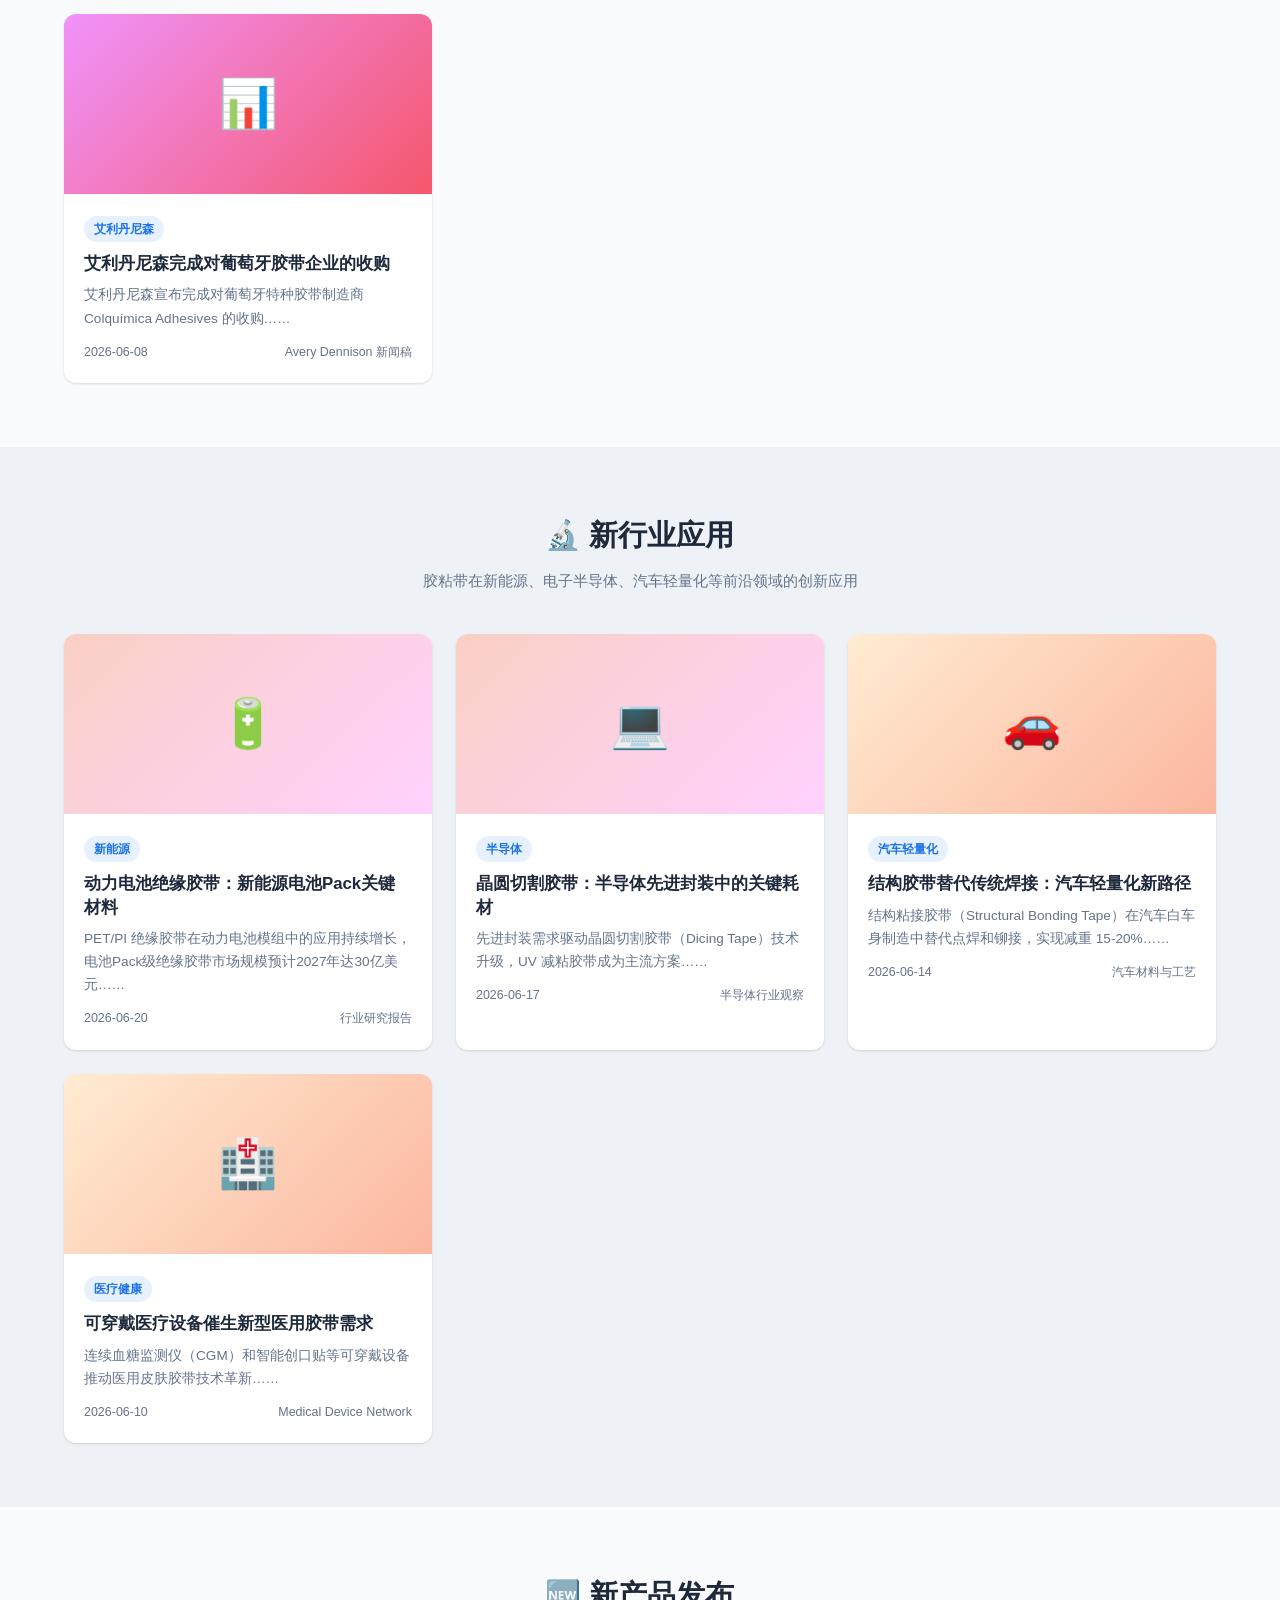
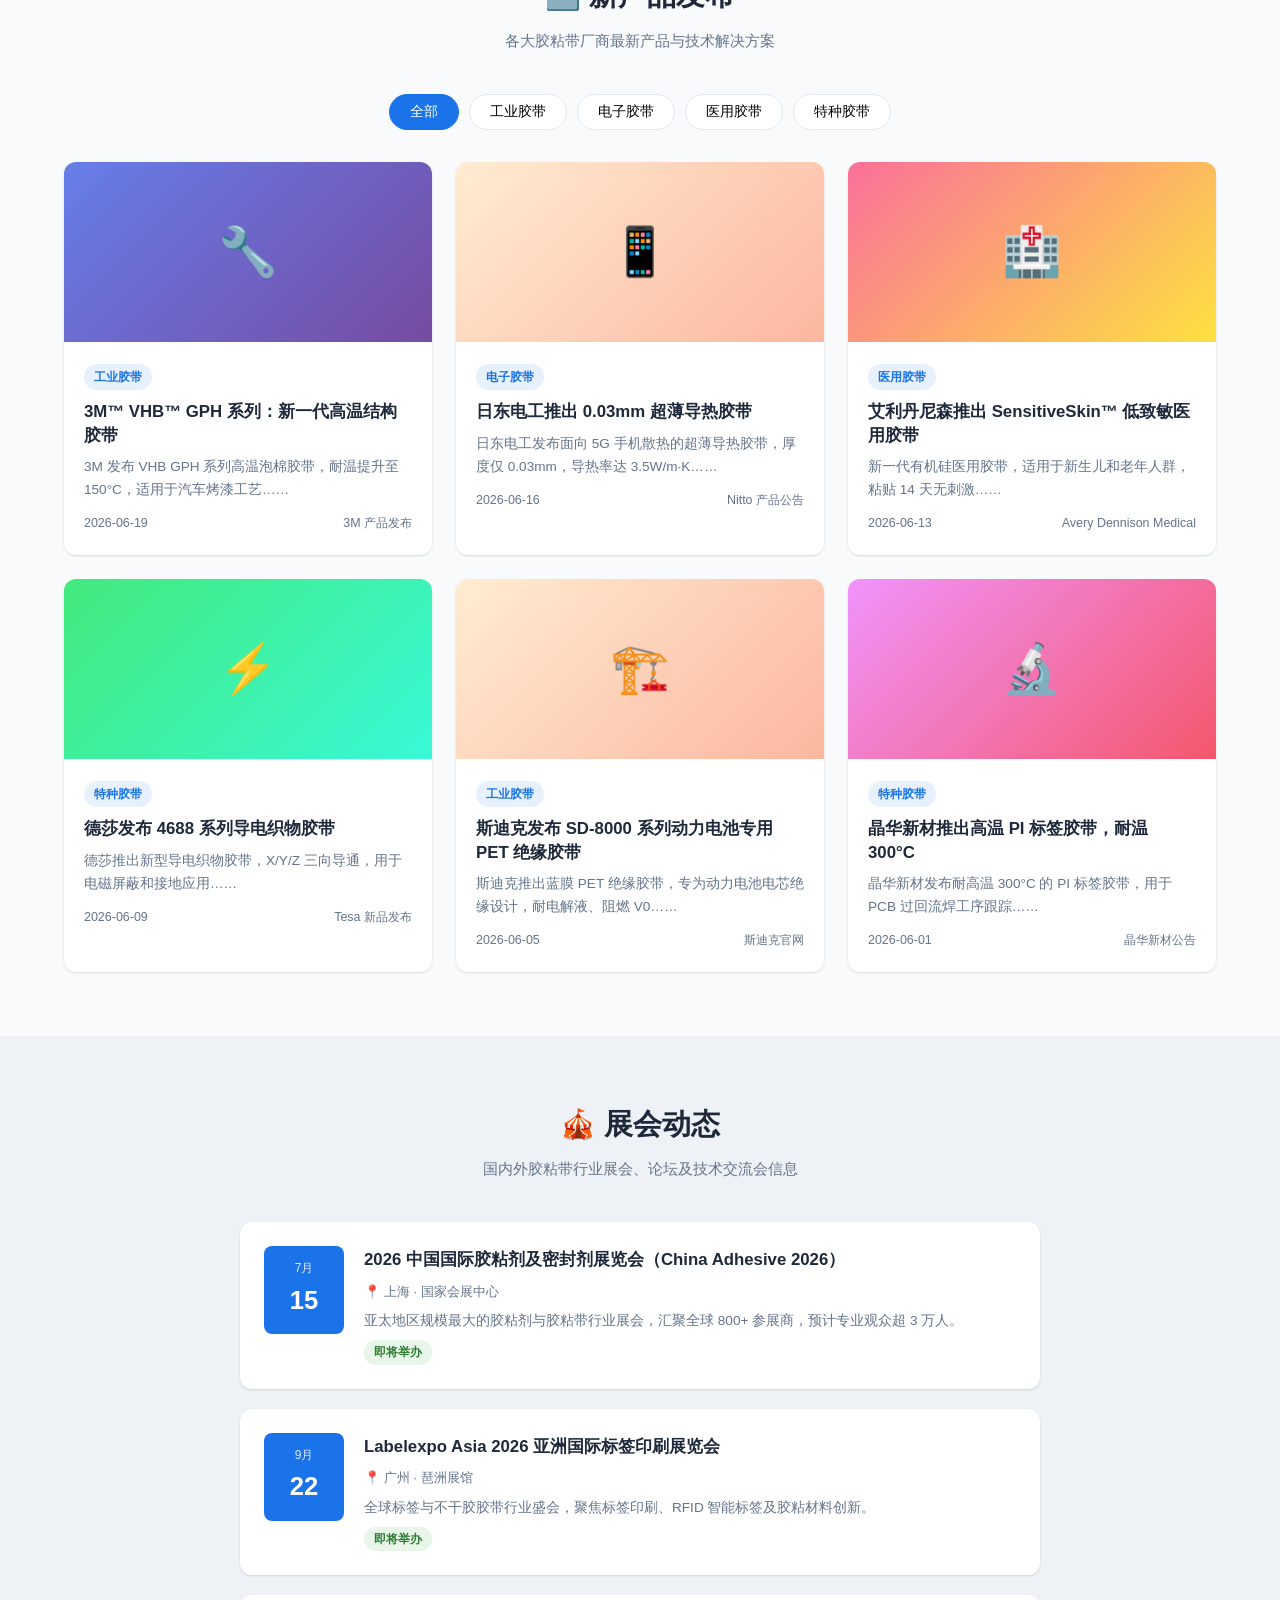
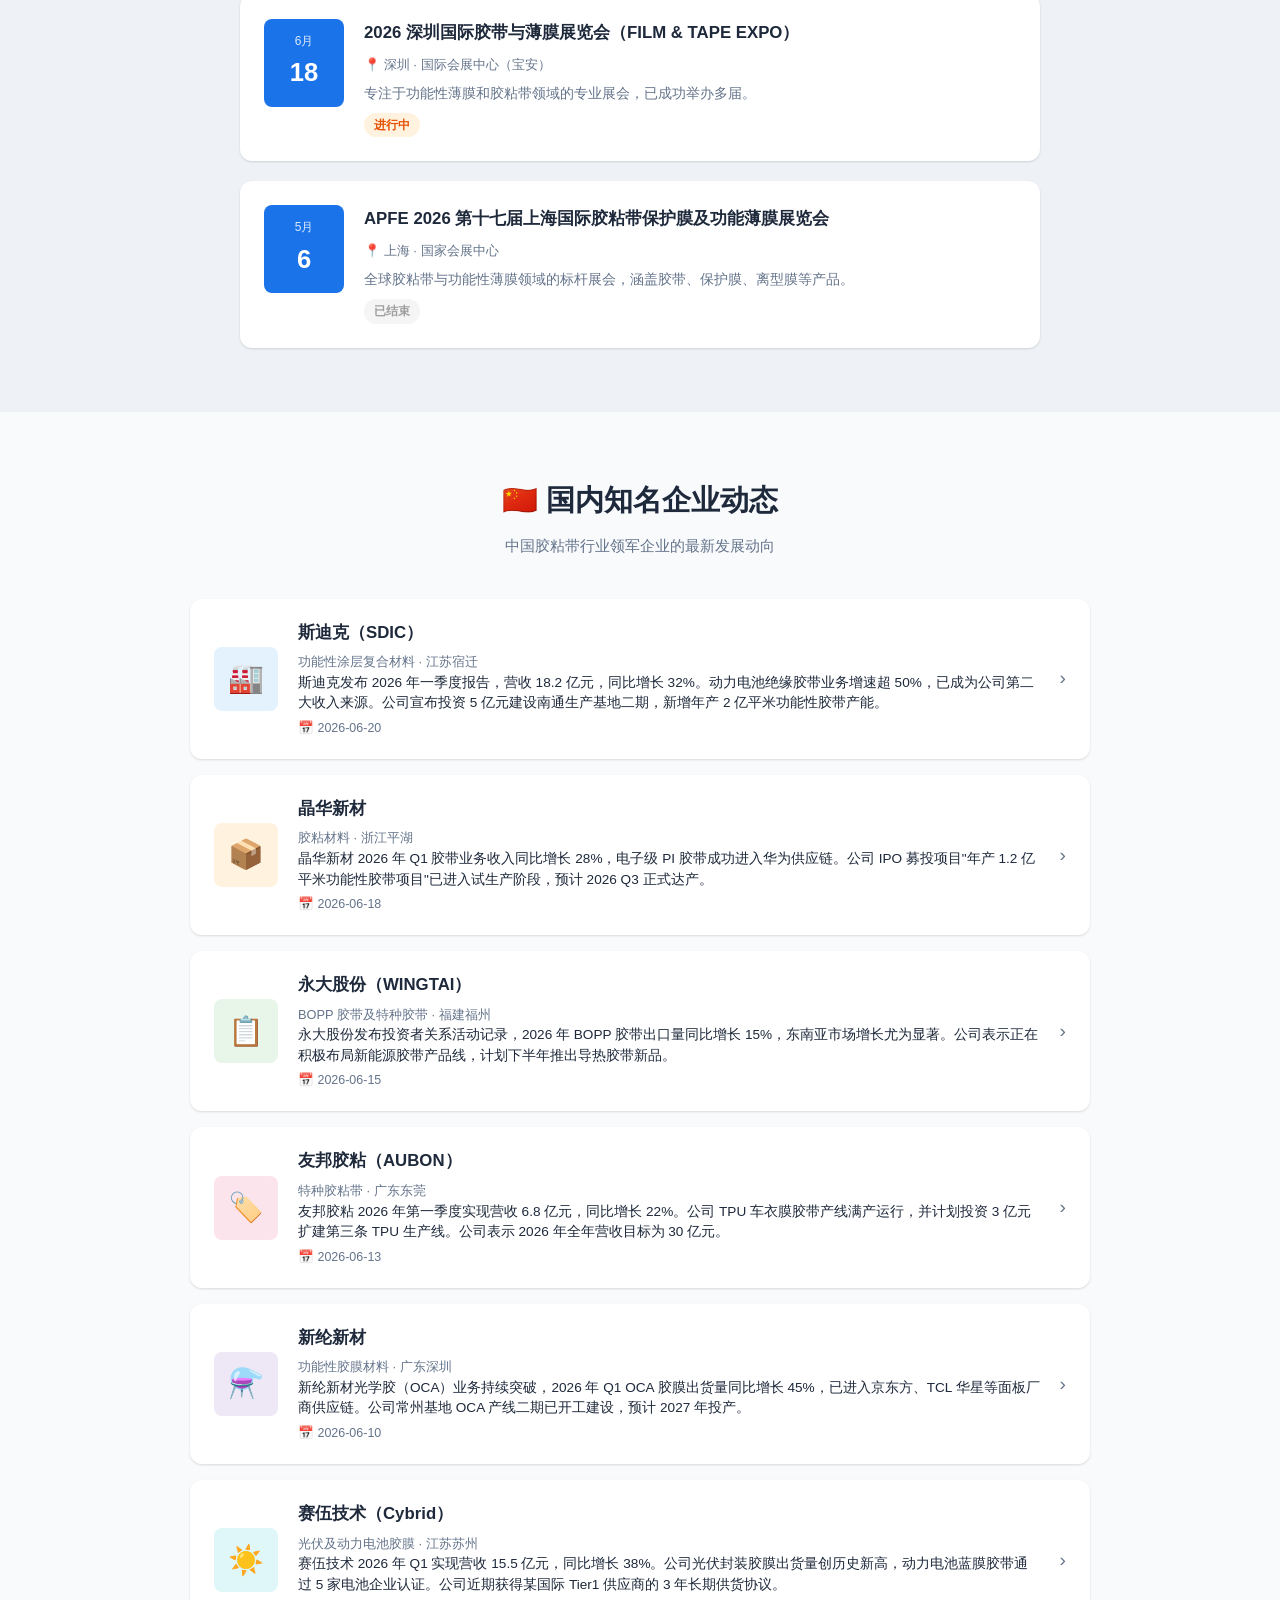
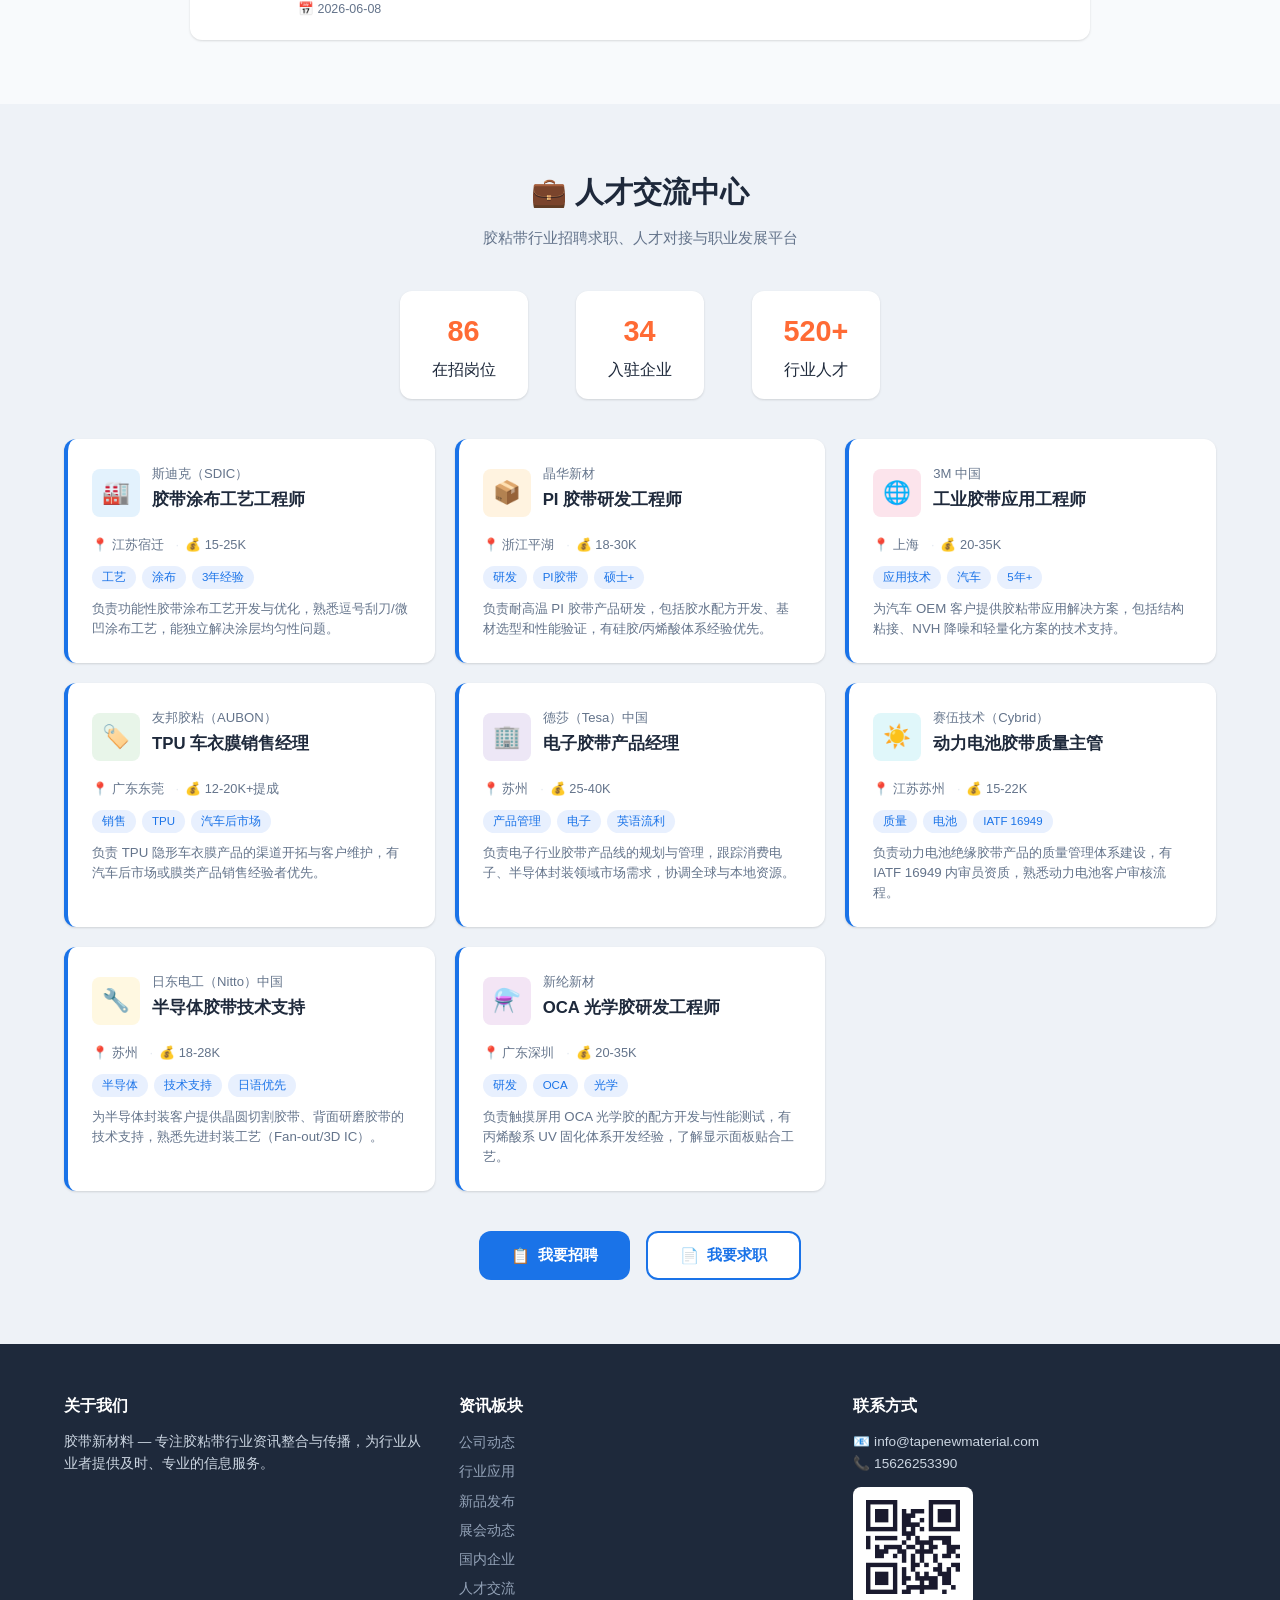
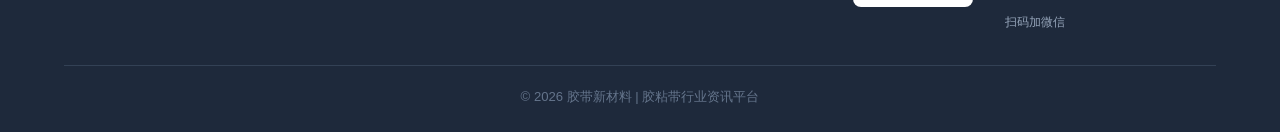
==== commit 446b2750: "更新联系电话为 15626253390，新增微信二维码" ====
--- a/index.html
+++ b/index.html
@@ -205,7 +205,11 @@
         <div class="footer-col">
           <h4>联系方式</h4>
           <p>📧 info@tapenewmaterial.com</p>
-          <p>📞 400-XXX-XXXX</p>
+          <p>📞 15626253390</p>
+          <div class="wechat-qr">
+            <img src="img/wechat-qr.png" alt="微信二维码" width="120" height="120">
+            <p>扫码加微信</p>
+          </div>
         </div>
       </div>
       <div class="footer-bottom">
--- a/css/style.css
+++ b/css/style.css
@@ -273,6 +273,9 @@
 .footer-col p { font-size: .85rem; line-height: 1.6; }
 .footer-col a { display: block; font-size: .85rem; margin-bottom: 6px; color: #94a3b8; transition: var(--transition); }
 .footer-col a:hover { color: var(--white); }
+.wechat-qr { margin-top: 12px; text-align: center; }
+.wechat-qr img { border-radius: 8px; background: #fff; padding: 4px; display: block; }
+.wechat-qr p { font-size: .78rem; color: #94a3b8; margin-top: 6px; }
 
 .footer-bottom {
   border-top: 1px solid #334155;
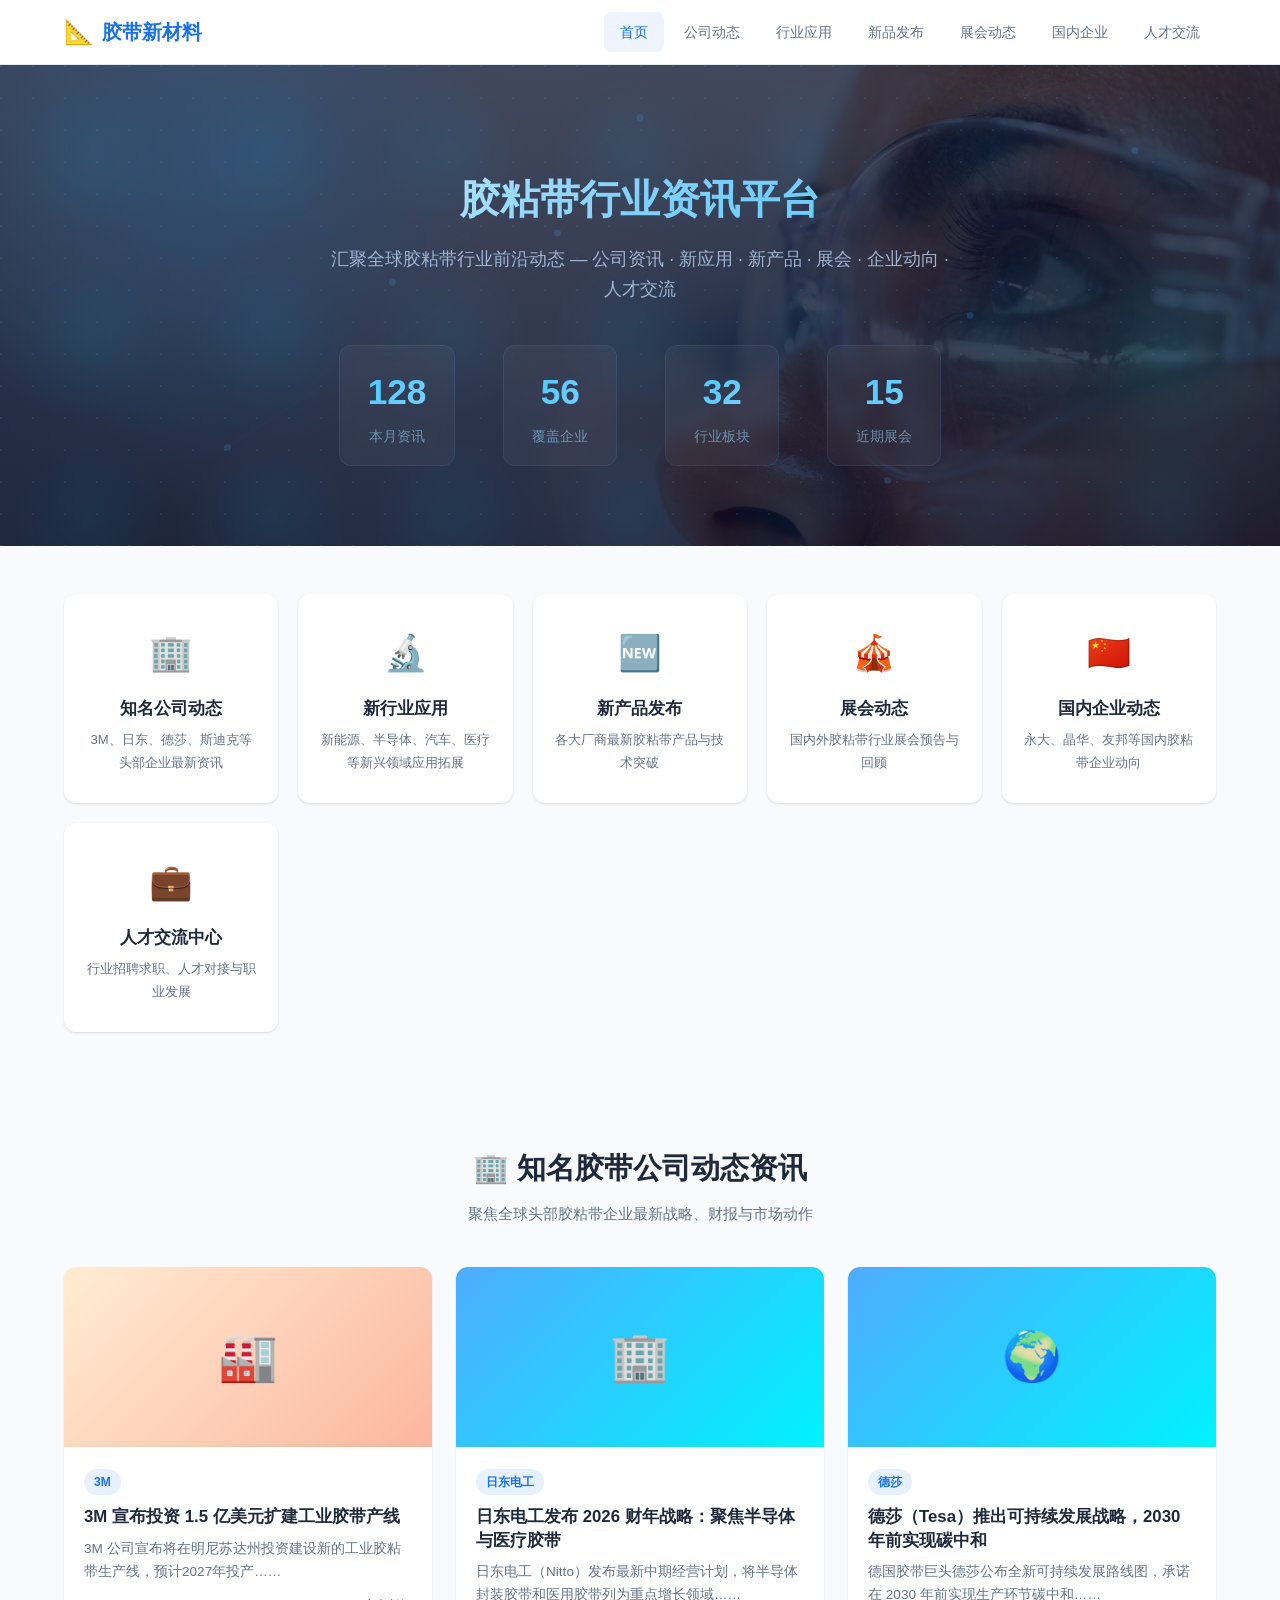
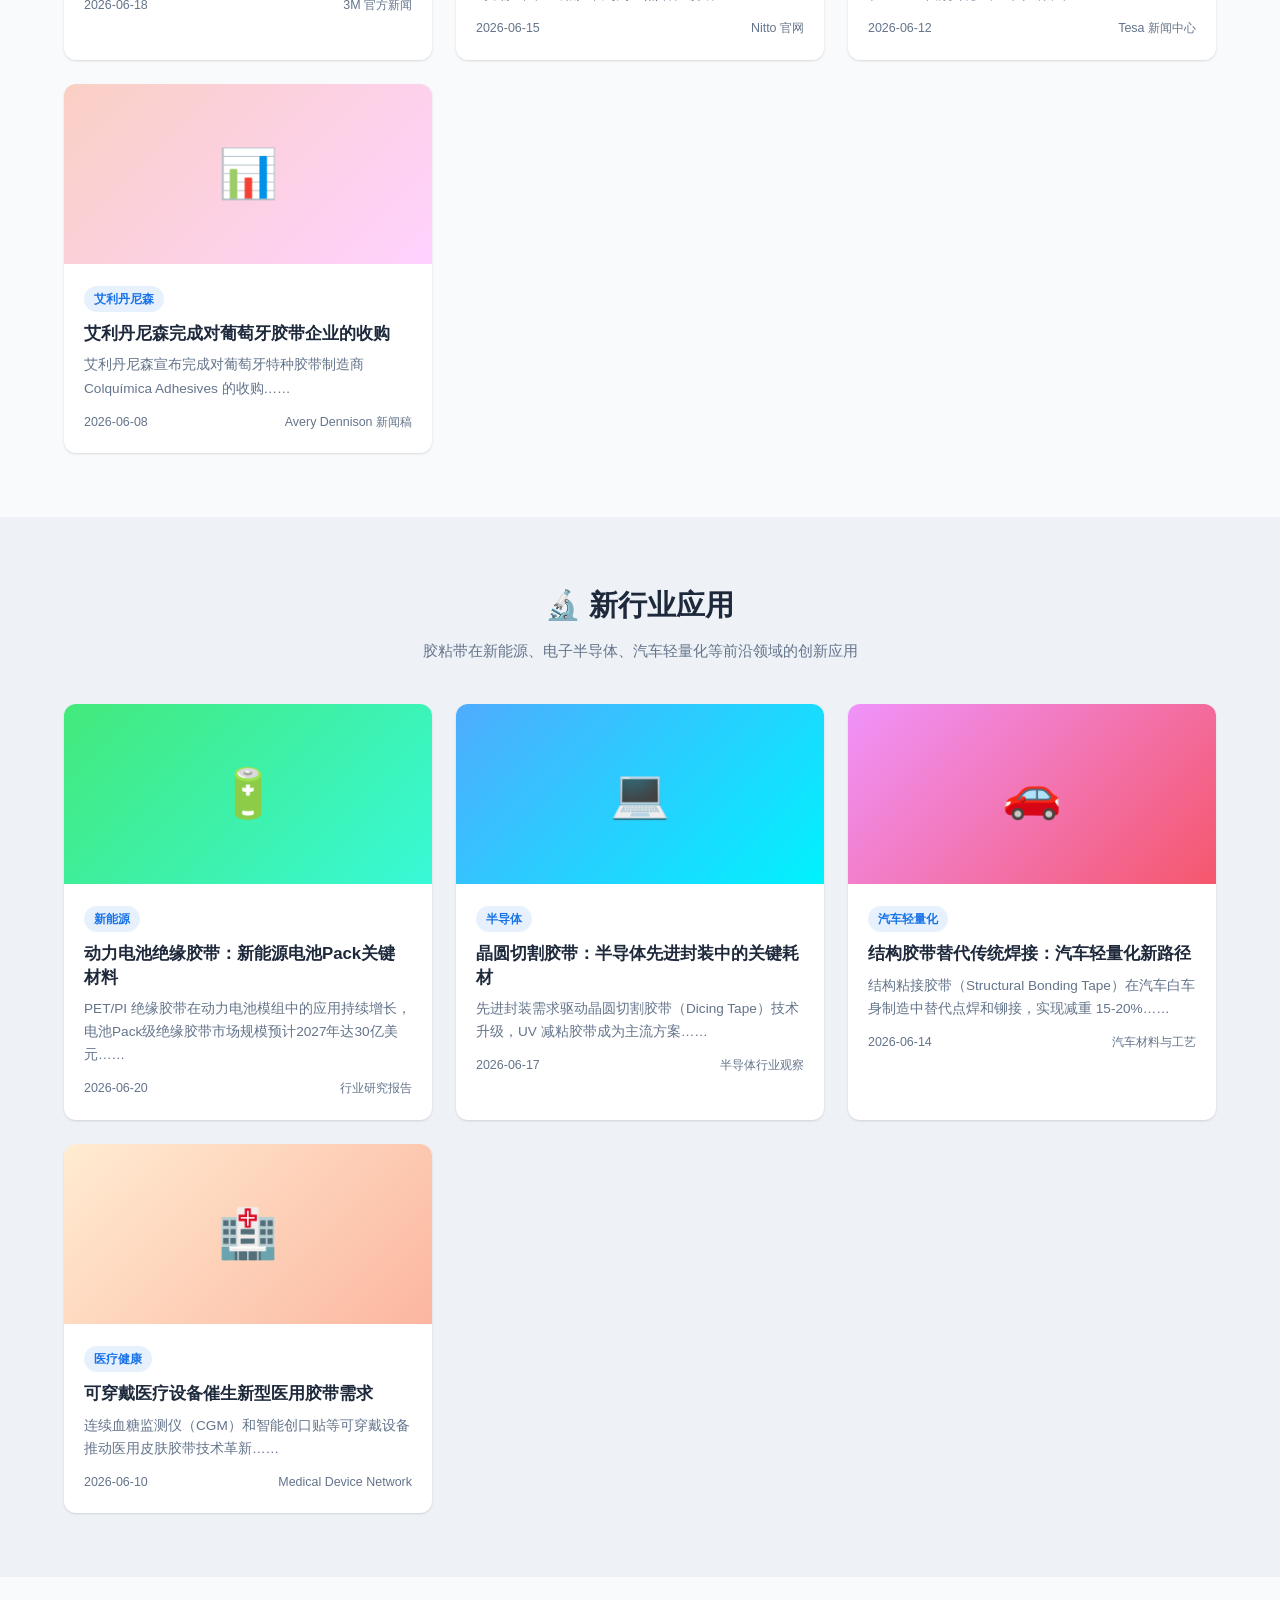
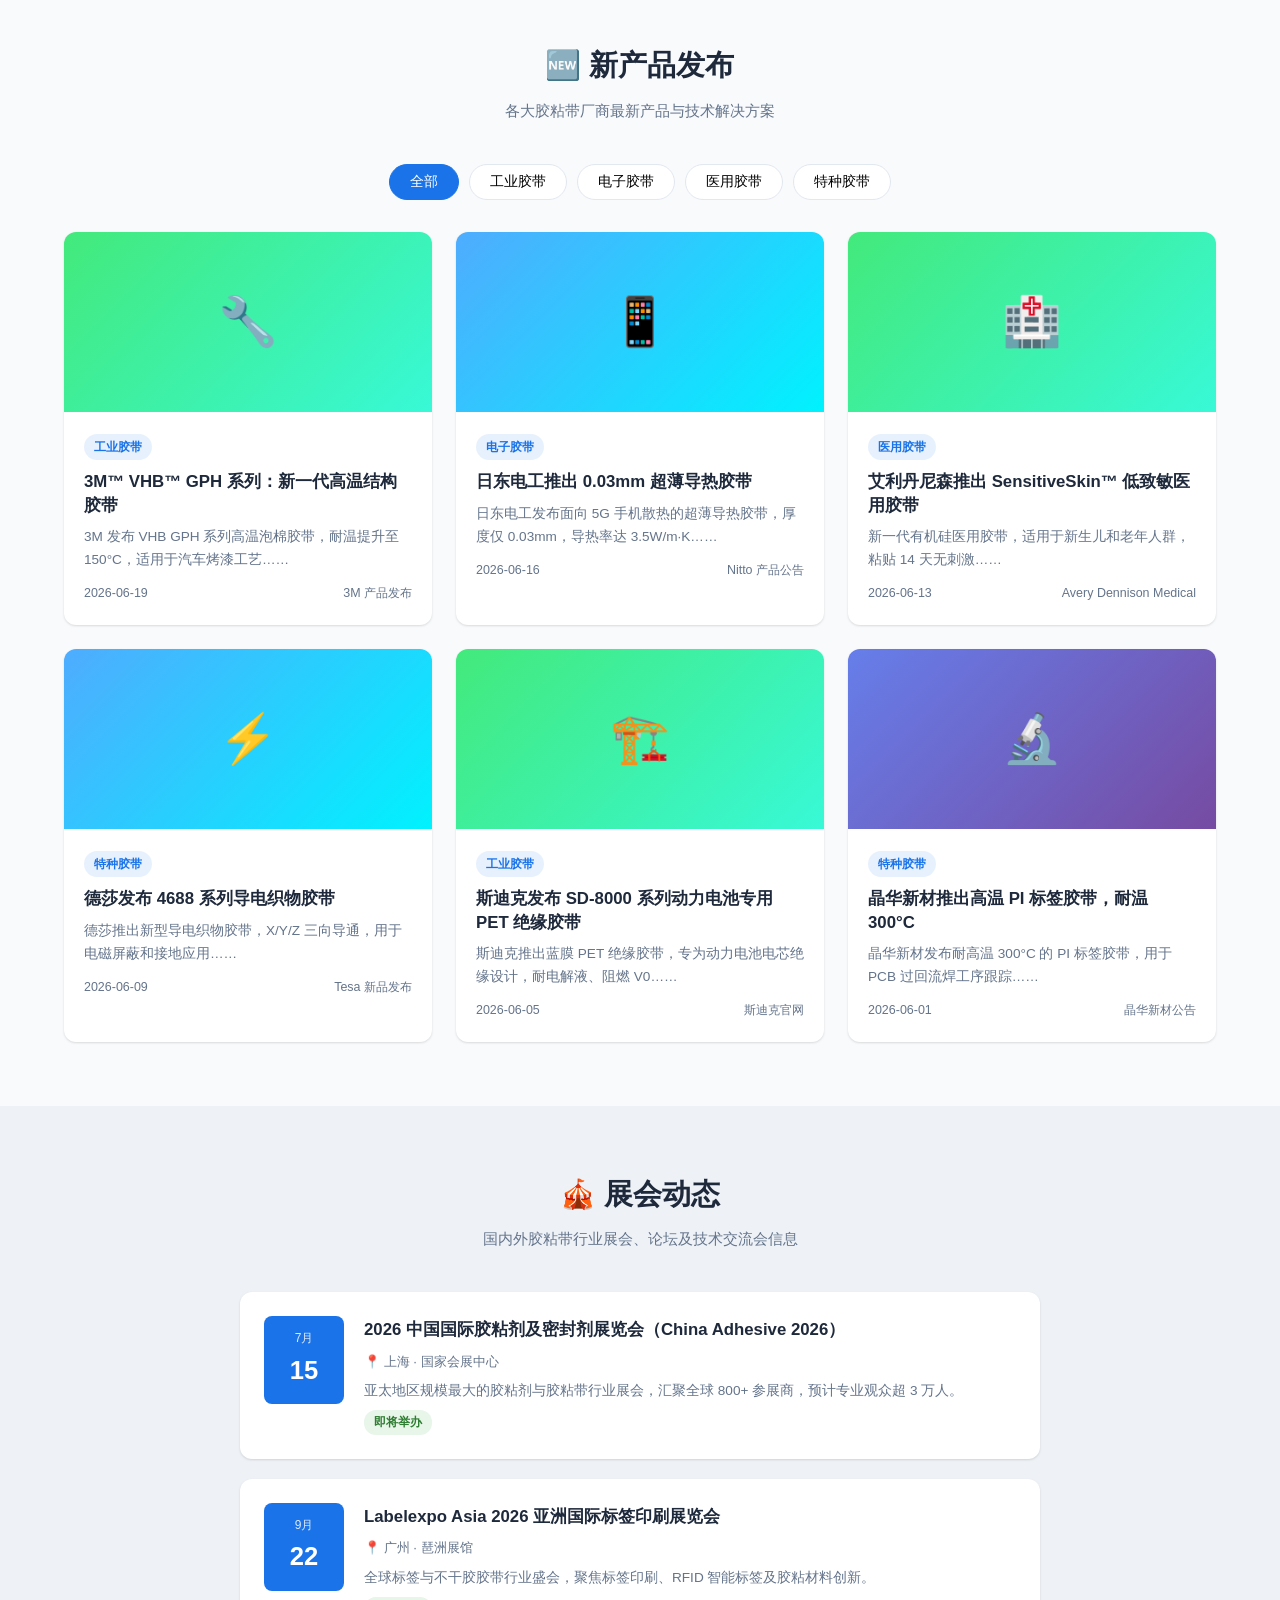
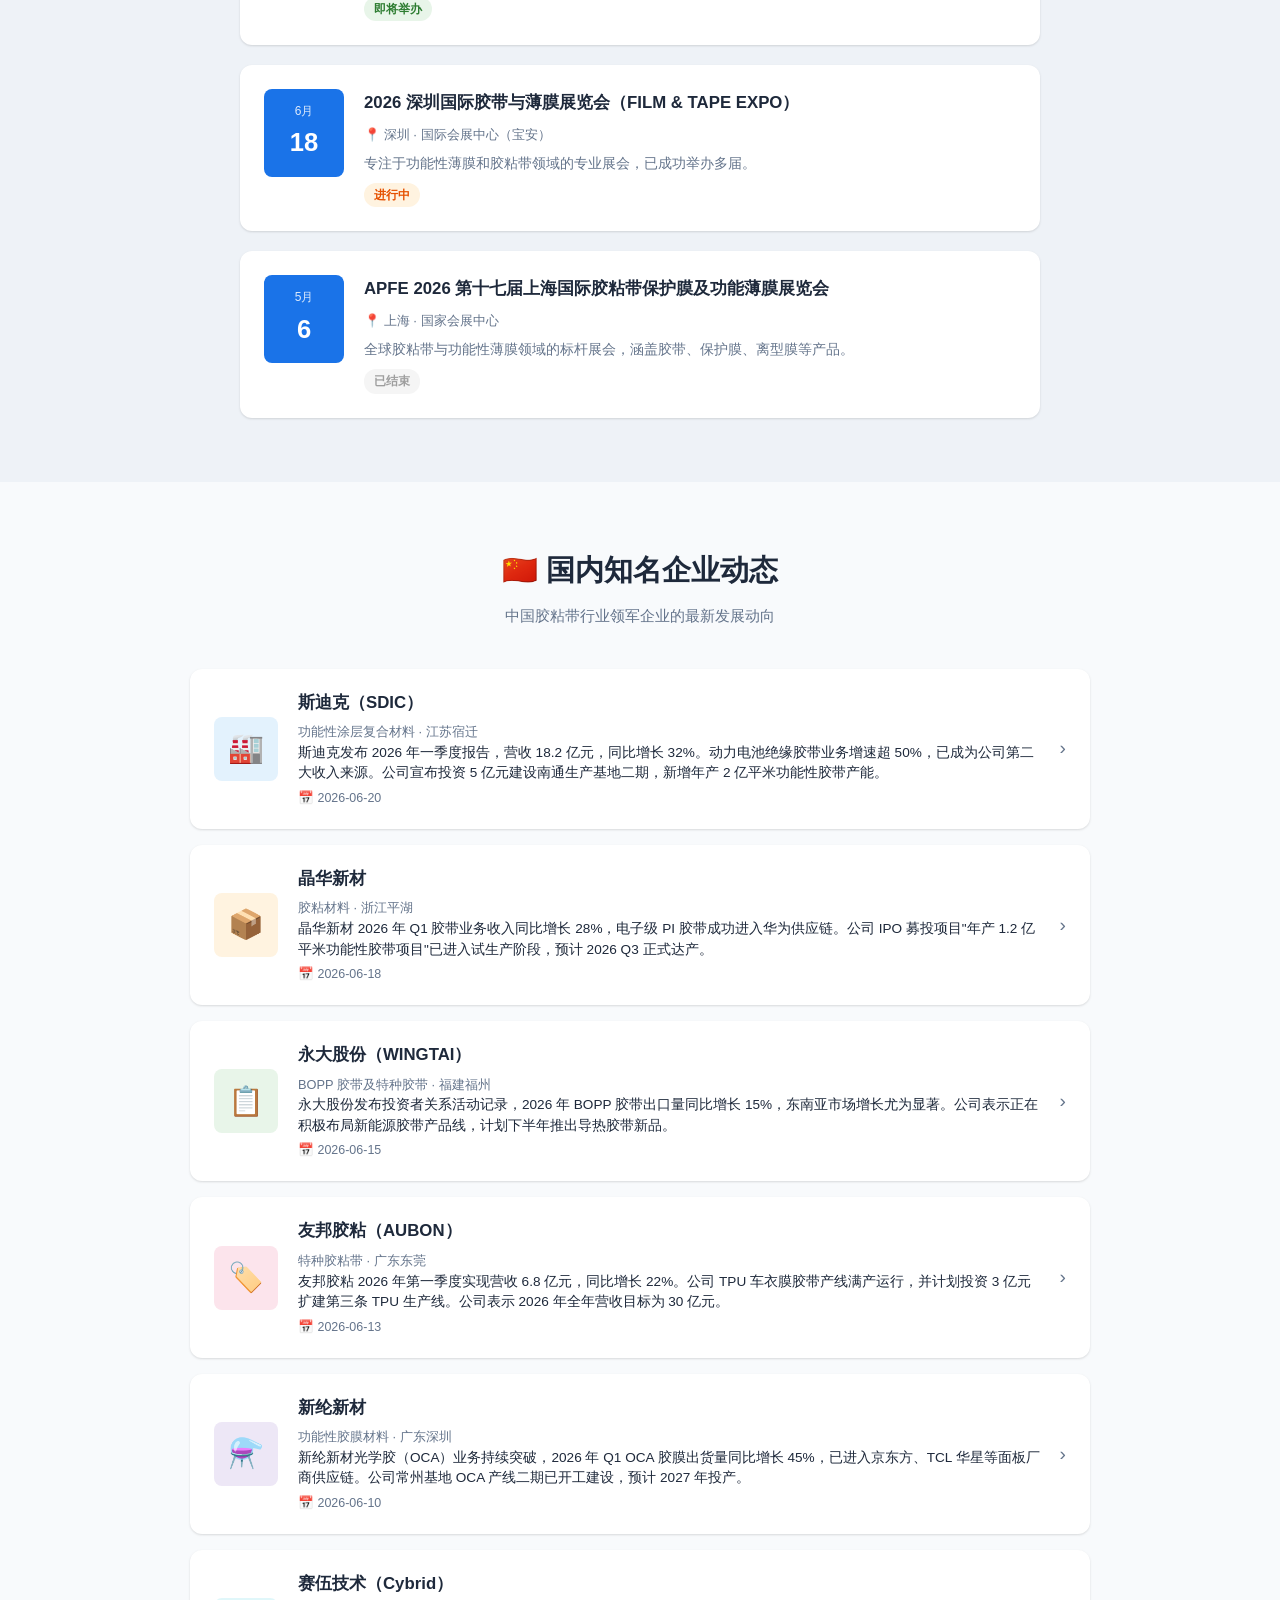
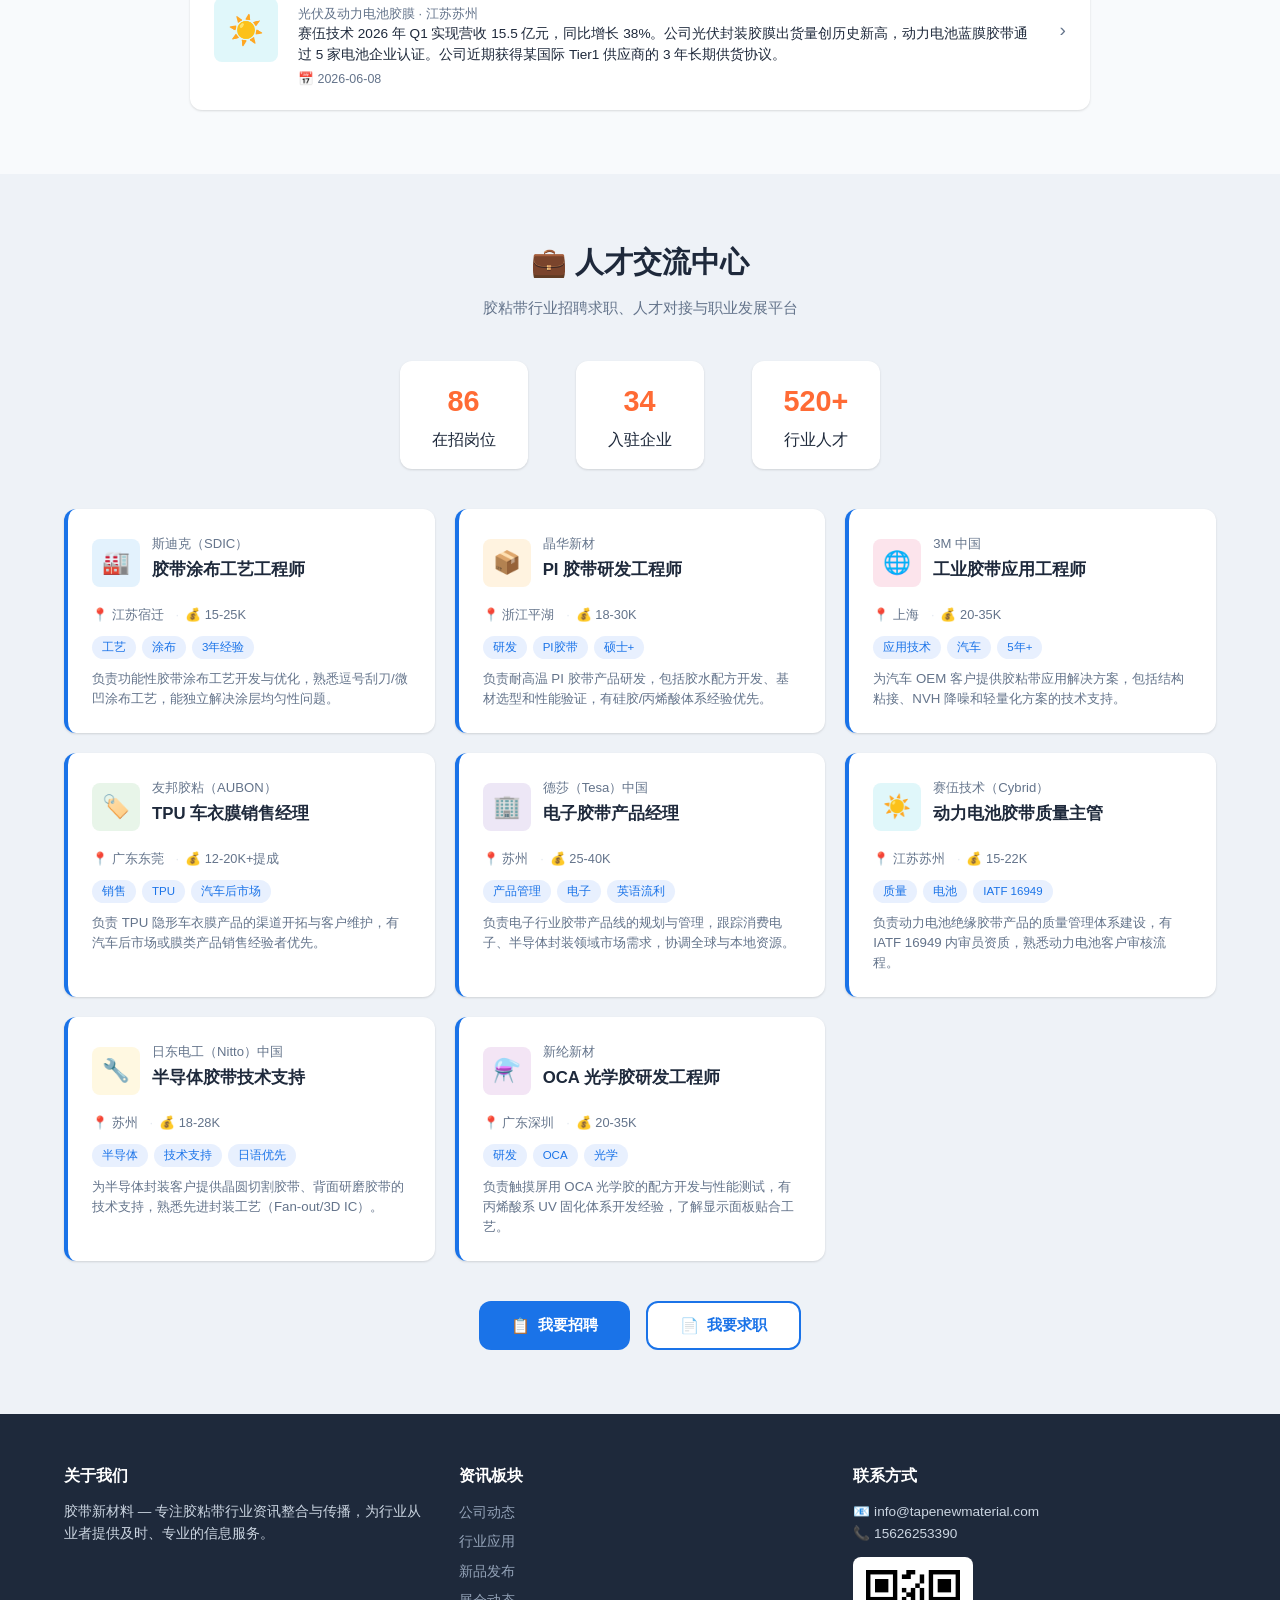
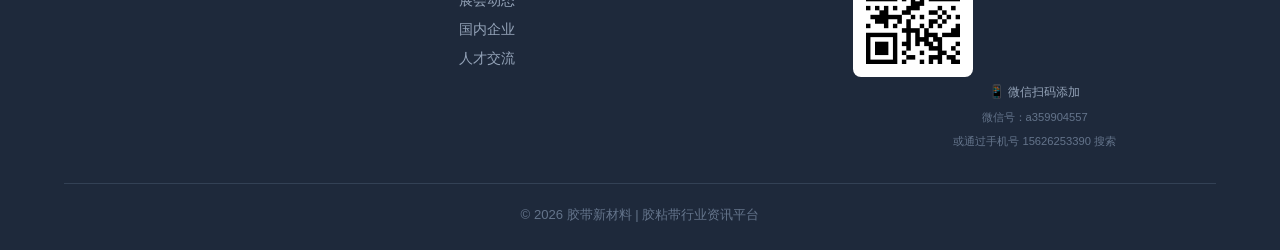
==== commit f589cc69: "更新微信二维码：扫描直接加微信 a359904557" ====
--- a/index.html
+++ b/index.html
@@ -208,7 +208,9 @@
           <p>📞 15626253390</p>
           <div class="wechat-qr">
             <img src="img/wechat-qr.png" alt="微信二维码" width="120" height="120">
-            <p>扫码加微信</p>
+            <p>📱 微信扫码添加</p>
+            <p style="font-size: .7rem; color: #64748b;">微信号：a359904557</p>
+            <p style="font-size: .7rem; color: #64748b;">或通过手机号 15626253390 搜索</p>
           </div>
         </div>
       </div>
--- a/css/style.css
+++ b/css/style.css
@@ -79,21 +79,118 @@
 
 /* ===== Hero ===== */
 .hero {
-  background: linear-gradient(135deg, #1a73e8 0%, #0d47a1 50%, #1a237e 100%);
+  position: relative;
+  background:
+    linear-gradient(rgba(10,14,39,0.75), rgba(10,14,39,0.85)),
+    url('../img/hero-banner.jpg') center/cover no-repeat;
   color: var(--white); text-align: center;
-  padding: 80px 0 64px;
-}
-
-.hero h1 { font-size: 2.5rem; font-weight: 800; margin-bottom: 12px; }
-.hero p { font-size: 1.1rem; opacity: .85; max-width: 600px; margin: 0 auto 40px; }
+  padding: 100px 0 80px;
+  overflow: hidden;
+  isolation: isolate;
+}
+
+/* Tech grid overlay */
+.hero::before {
+  content: '';
+  position: absolute; inset: 0; z-index: 0;
+  background:
+    /* dot grid */
+    radial-gradient(circle at 1px 1px, rgba(64,180,255,.12) 1px, transparent 0),
+    /* larger hex-like nodes */
+    radial-gradient(circle at 50% 50%, rgba(0,200,255,.06) 0%, transparent 60%);
+  background-size: 32px 32px, 180px 180px;
+  animation: heroGrid 20s linear infinite;
+}
+
+/* Glowing orb 1 */
+.hero::after {
+  content: '';
+  position: absolute; z-index: 0;
+  width: 600px; height: 600px;
+  background: radial-gradient(circle, rgba(0,150,255,.15) 0%, transparent 70%);
+  border-radius: 50%;
+  top: -200px; left: -100px;
+  animation: heroOrb1 12s ease-in-out infinite;
+}
+
+/* Glowing orb 2 */
+.hero .container {
+  position: relative; z-index: 1;
+}
+
+/* Orb 2 via container pseudo */
+.hero .container::before {
+  content: '';
+  position: absolute; z-index: -1;
+  width: 400px; height: 400px;
+  background: radial-gradient(circle, rgba(0,200,200,.1) 0%, transparent 70%);
+  border-radius: 50%;
+  bottom: -120px; right: -120px;
+  animation: heroOrb2 15s ease-in-out infinite;
+}
+
+/* Connecting lines - SVG data URI */
+.hero .container::after {
+  content: '';
+  position: absolute; z-index: -1;
+  inset: -60px;
+  background-image: url("data:image/svg+xml,%3Csvg xmlns='http://www.w3.org/2000/svg' viewBox='0 0 800 400'%3E%3Cg fill='none' stroke='rgba(64,180,255,0.08)' stroke-width='0.5'%3E%3Cline x1='100' y1='50' x2='250' y2='180'/%3E%3Cline x1='250' y1='180' x2='400' y2='80'/%3E%3Cline x1='400' y1='80' x2='600' y2='200'/%3E%3Cline x1='600' y1='200' x2='700' y2='100'/%3E%3Cline x1='150' y1='280' x2='350' y2='150'/%3E%3Cline x1='350' y1='150' x2='550' y2='300'/%3E%3Ccircle cx='100' cy='50' r='2' fill='rgba(64,180,255,0.3)'/%3E%3Ccircle cx='250' cy='180' r='2' fill='rgba(64,180,255,0.3)'/%3E%3Ccircle cx='400' cy='80' r='2' fill='rgba(64,180,255,0.3)'/%3E%3Ccircle cx='600' cy='200' r='2' fill='rgba(64,180,255,0.3)'/%3E%3Ccircle cx='700' cy='100' r='2' fill='rgba(64,180,255,0.3)'/%3E%3Ccircle cx='150' cy='280' r='2' fill='rgba(64,180,255,0.3)'/%3E%3Ccircle cx='350' cy='150' r='2' fill='rgba(64,180,255,0.3)'/%3E%3Ccircle cx='550' cy='300' r='2' fill='rgba(64,180,255,0.3)'/%3E%3C/g%3E%3C/svg%3E");
+  background-size: cover;
+  background-position: center;
+  opacity: .6;
+}
+
+/* Scan line effect */
+.hero-scanline {
+  display: none;
+}
+
+.hero h1 {
+  font-size: 2.5rem; font-weight: 800; margin-bottom: 12px;
+  background: linear-gradient(135deg, #ffffff 0%, #80d0ff 50%, #40c8ff 100%);
+  -webkit-background-clip: text;
+  -webkit-text-fill-color: transparent;
+  background-clip: text;
+}
+.hero p { font-size: 1.1rem; opacity: .85; max-width: 640px; margin: 0 auto 40px; color: #b0c8e8; }
 
 .hero-stats {
   display: flex; justify-content: center; gap: 48px; flex-wrap: wrap;
 }
 
-.stat-item { text-align: center; }
-.stat-num { display: block; font-size: 2.2rem; font-weight: 800; }
-.stat-label { font-size: .85rem; opacity: .75; }
+.stat-item {
+  text-align: center;
+  position: relative;
+  padding: 16px 28px;
+  background: rgba(255,255,255,.04);
+  border: 1px solid rgba(64,180,255,.12);
+  border-radius: 12px;
+  backdrop-filter: blur(8px);
+  -webkit-backdrop-filter: blur(8px);
+}
+.stat-num {
+  display: block; font-size: 2.2rem; font-weight: 800;
+  background: linear-gradient(135deg, #40c8ff, #80d0ff);
+  -webkit-background-clip: text;
+  -webkit-text-fill-color: transparent;
+  background-clip: text;
+}
+.stat-label { font-size: .85rem; opacity: .7; color: #80b8d8; }
+
+/* Keyframes */
+@keyframes heroGrid {
+  0% { background-position: 0 0, 0 0; }
+  100% { background-position: 32px 32px, 30px 30px; }
+}
+@keyframes heroOrb1 {
+  0%, 100% { transform: translate(0, 0) scale(1); }
+  33% { transform: translate(40px, 30px) scale(1.1); }
+  66% { transform: translate(-20px, -20px) scale(.9); }
+}
+@keyframes heroOrb2 {
+  0%, 100% { transform: translate(0, 0) scale(1); opacity: .6; }
+  50% { transform: translate(-30px, -40px) scale(1.3); opacity: .3; }
+}
 
 /* ===== Quick Links ===== */
 .quick-links { padding: 48px 0; }
@@ -330,9 +427,12 @@
 
 /* ===== Responsive ===== */
 @media (max-width: 768px) {
+  .hero { padding: 60px 0 48px; }
   .hero h1 { font-size: 1.8rem; }
   .hero p { font-size: .95rem; }
-  .hero-stats { gap: 24px; }
+  .hero-stats { gap: 12px; }
+  .stat-item { padding: 12px 18px; }
+  .stat-num { font-size: 1.6rem; }
   .stat-num { font-size: 1.6rem; }
 
   .nav {
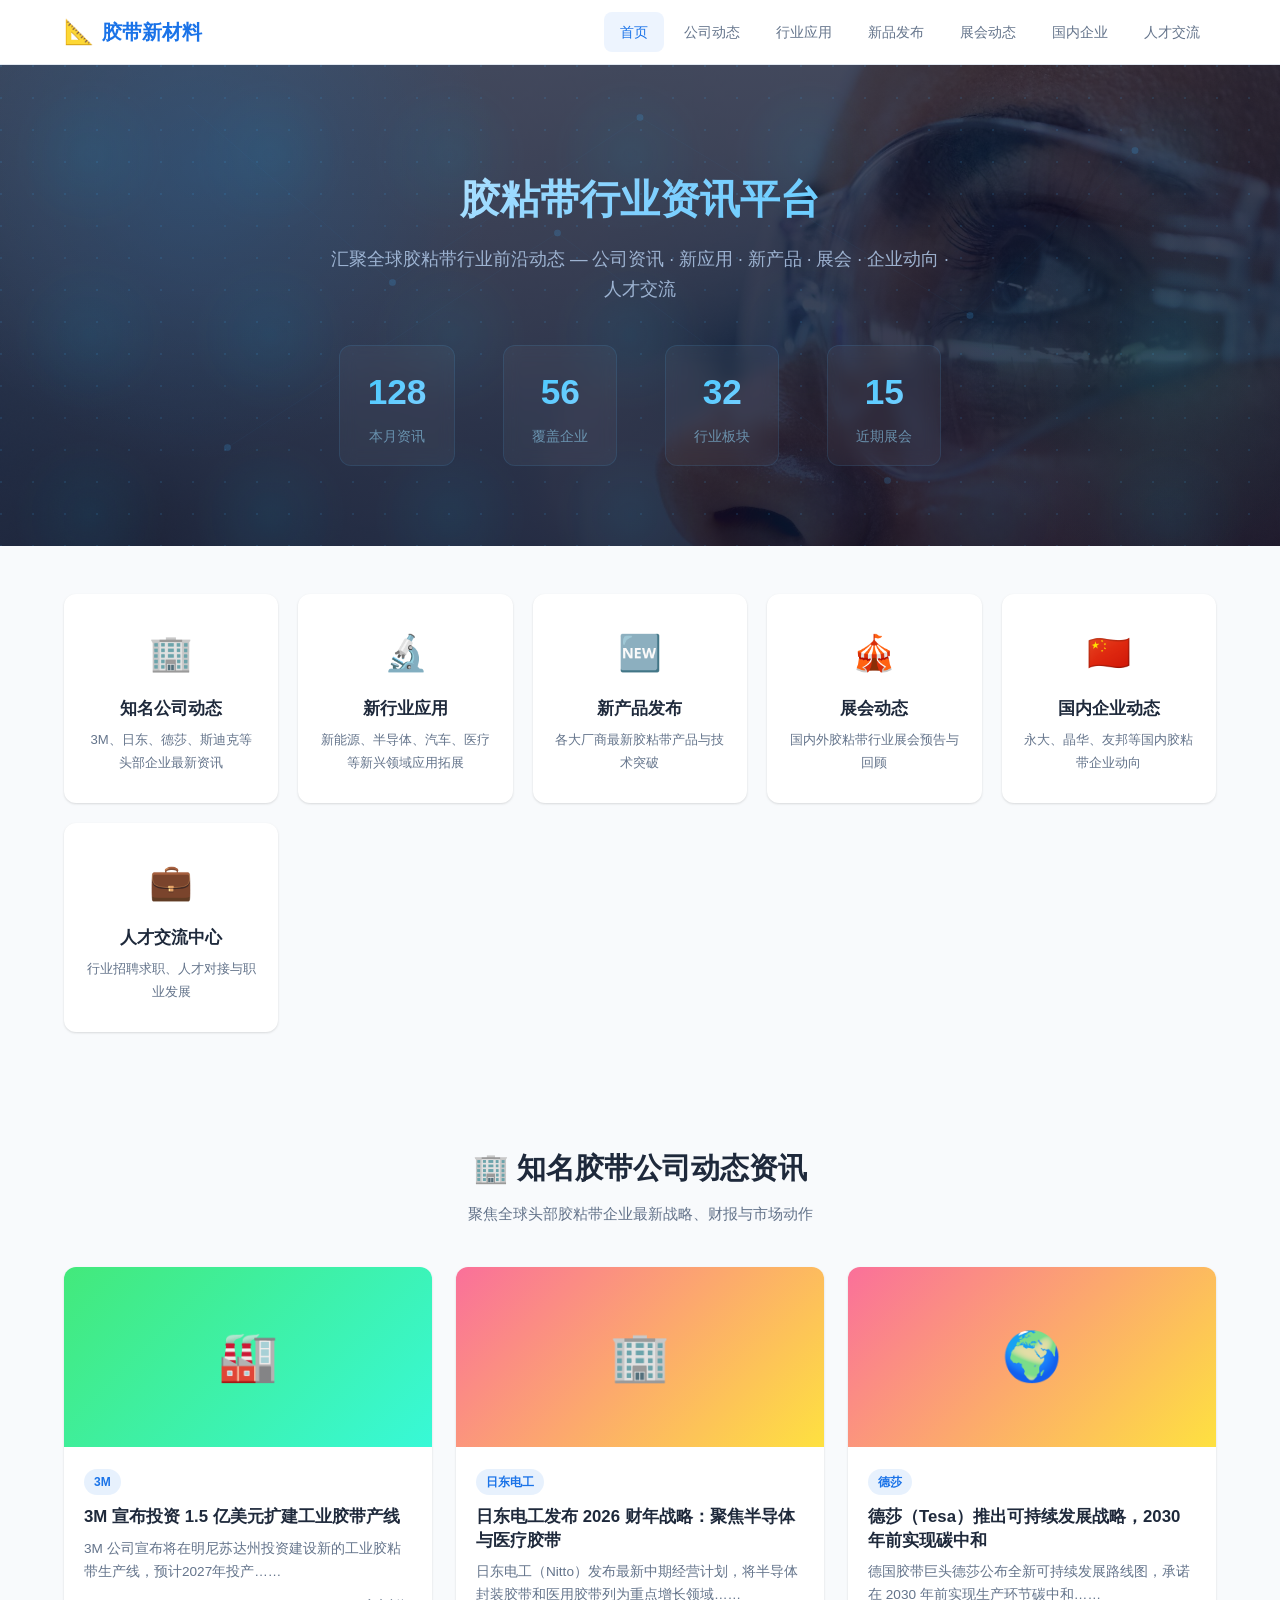
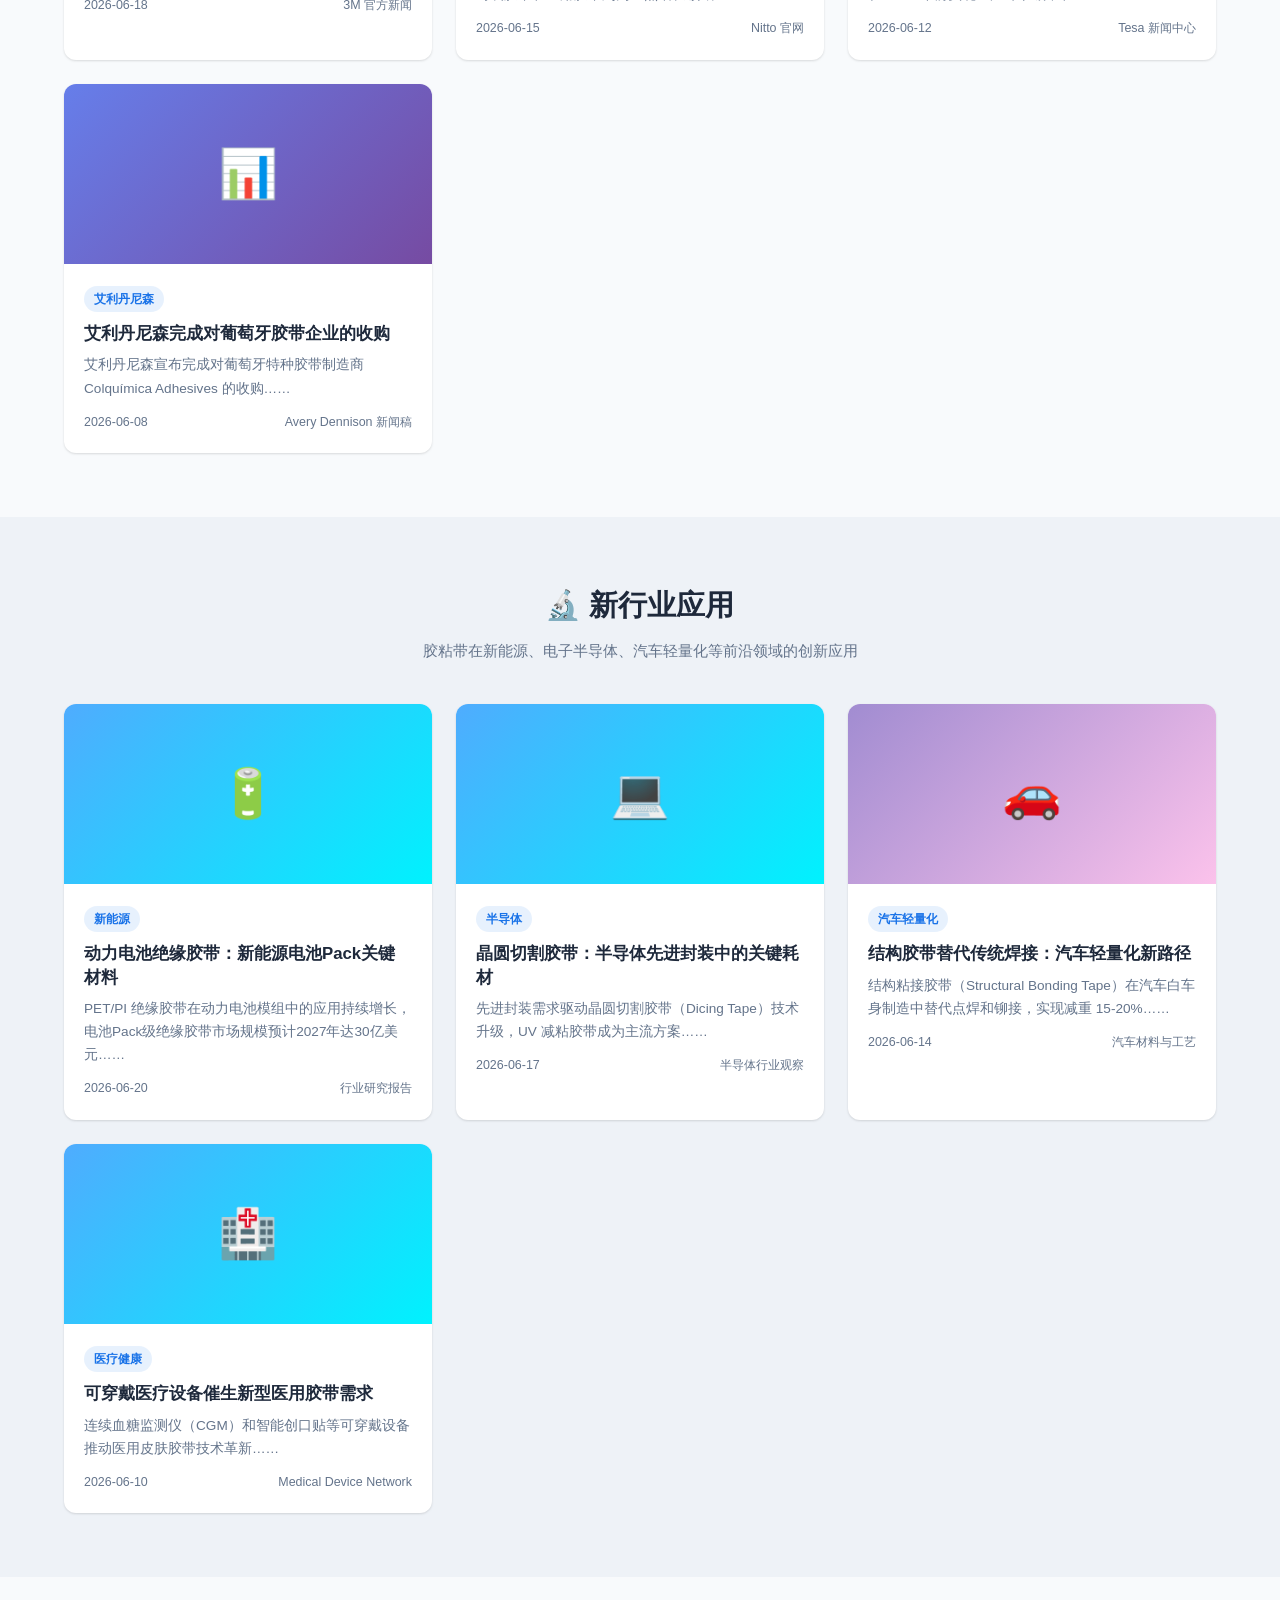
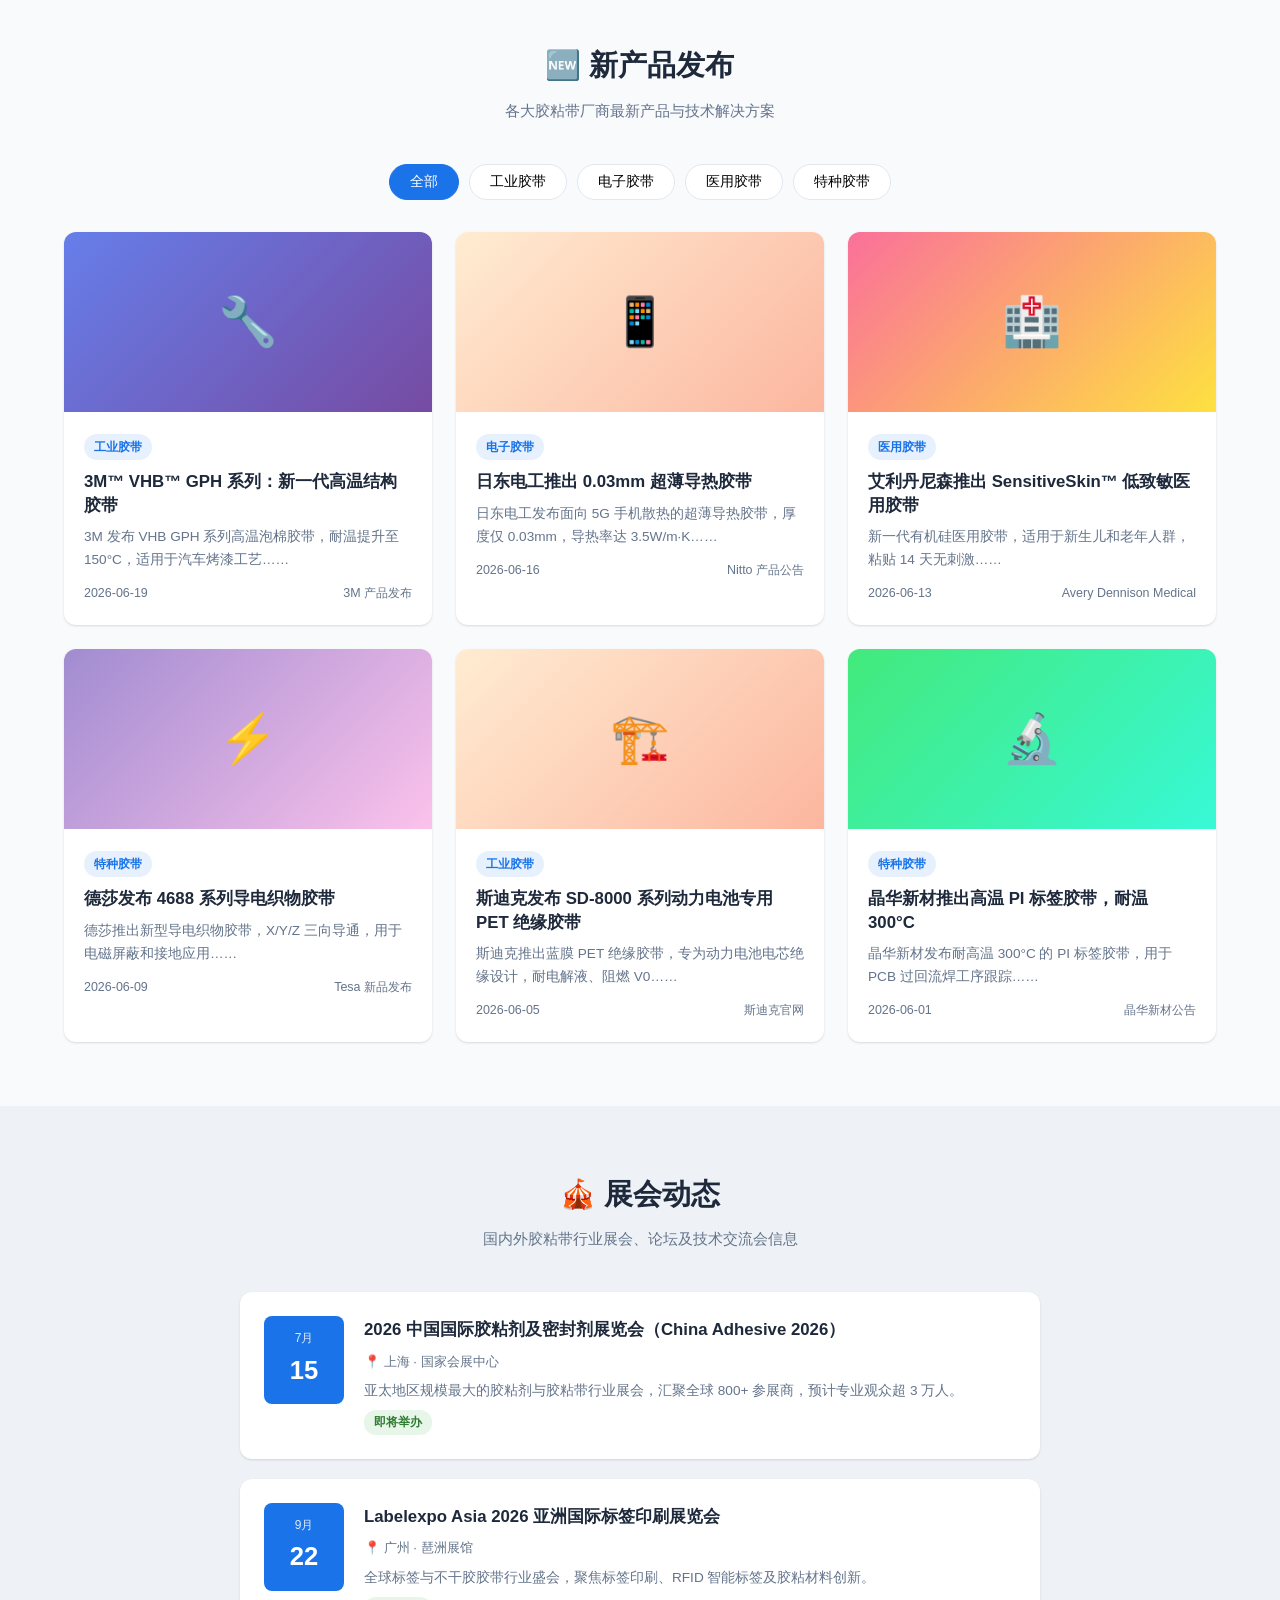
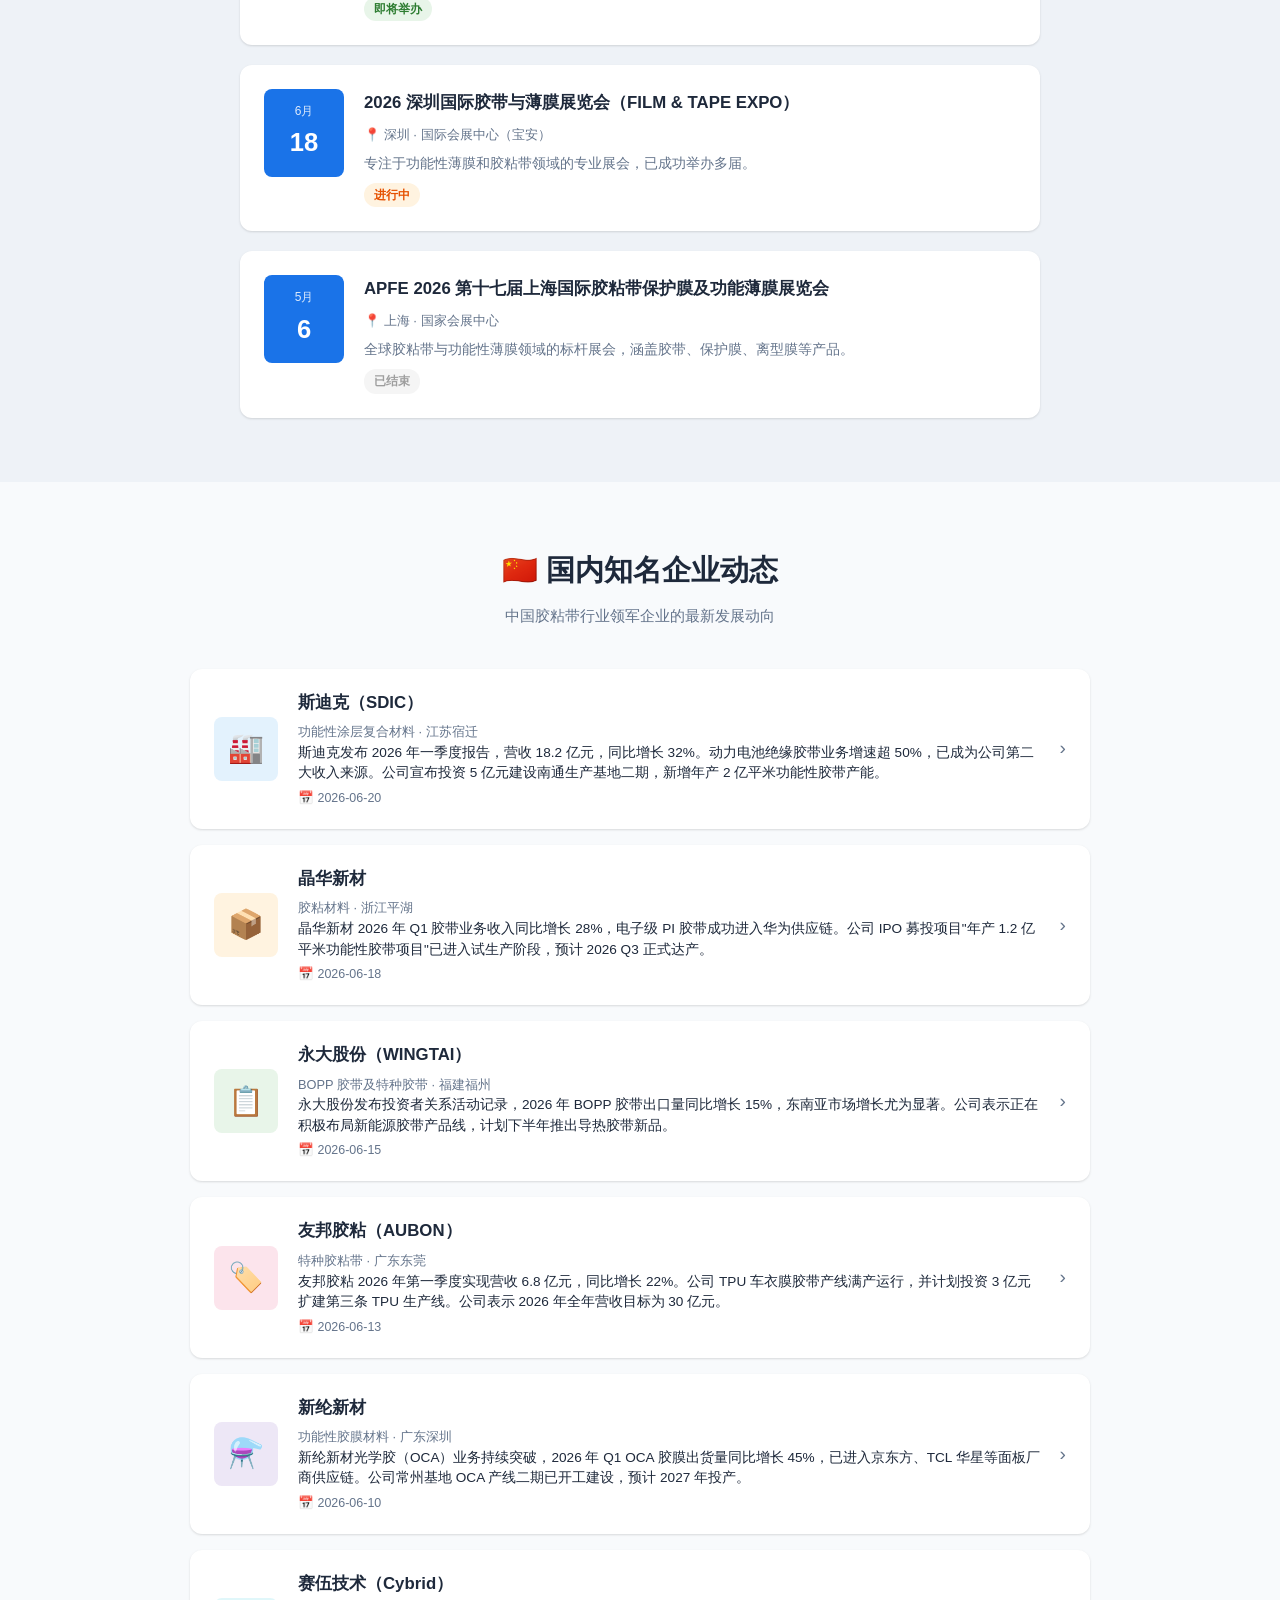
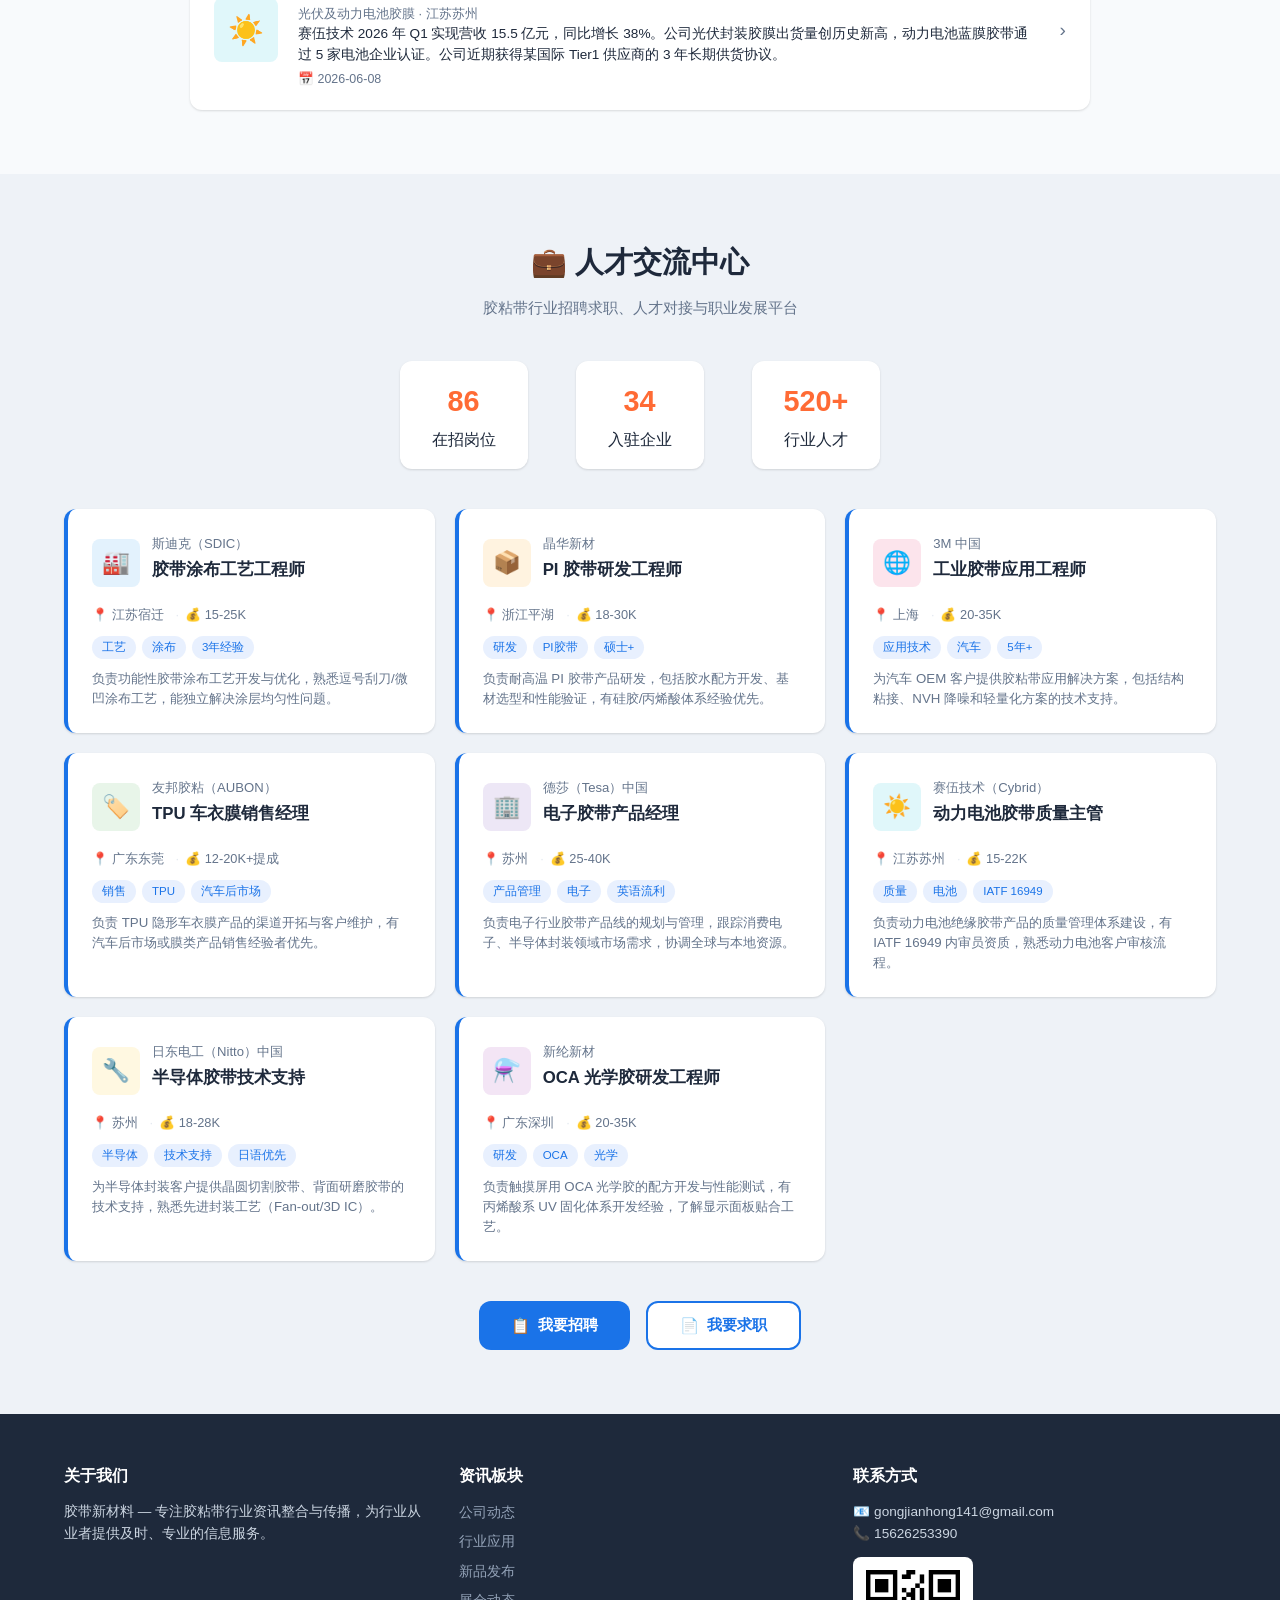
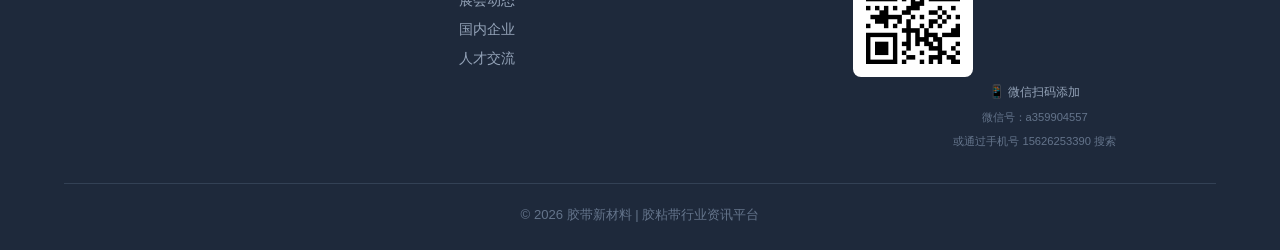
==== commit f6bee193: "更新联系邮箱为 gongjianhong141@gmail.com" ====
--- a/index.html
+++ b/index.html
@@ -204,7 +204,7 @@
         </div>
         <div class="footer-col">
           <h4>联系方式</h4>
-          <p>📧 info@tapenewmaterial.com</p>
+          <p>📧 gongjianhong141@gmail.com</p>
           <p>📞 15626253390</p>
           <div class="wechat-qr">
             <img src="img/wechat-qr.png" alt="微信二维码" width="120" height="120">
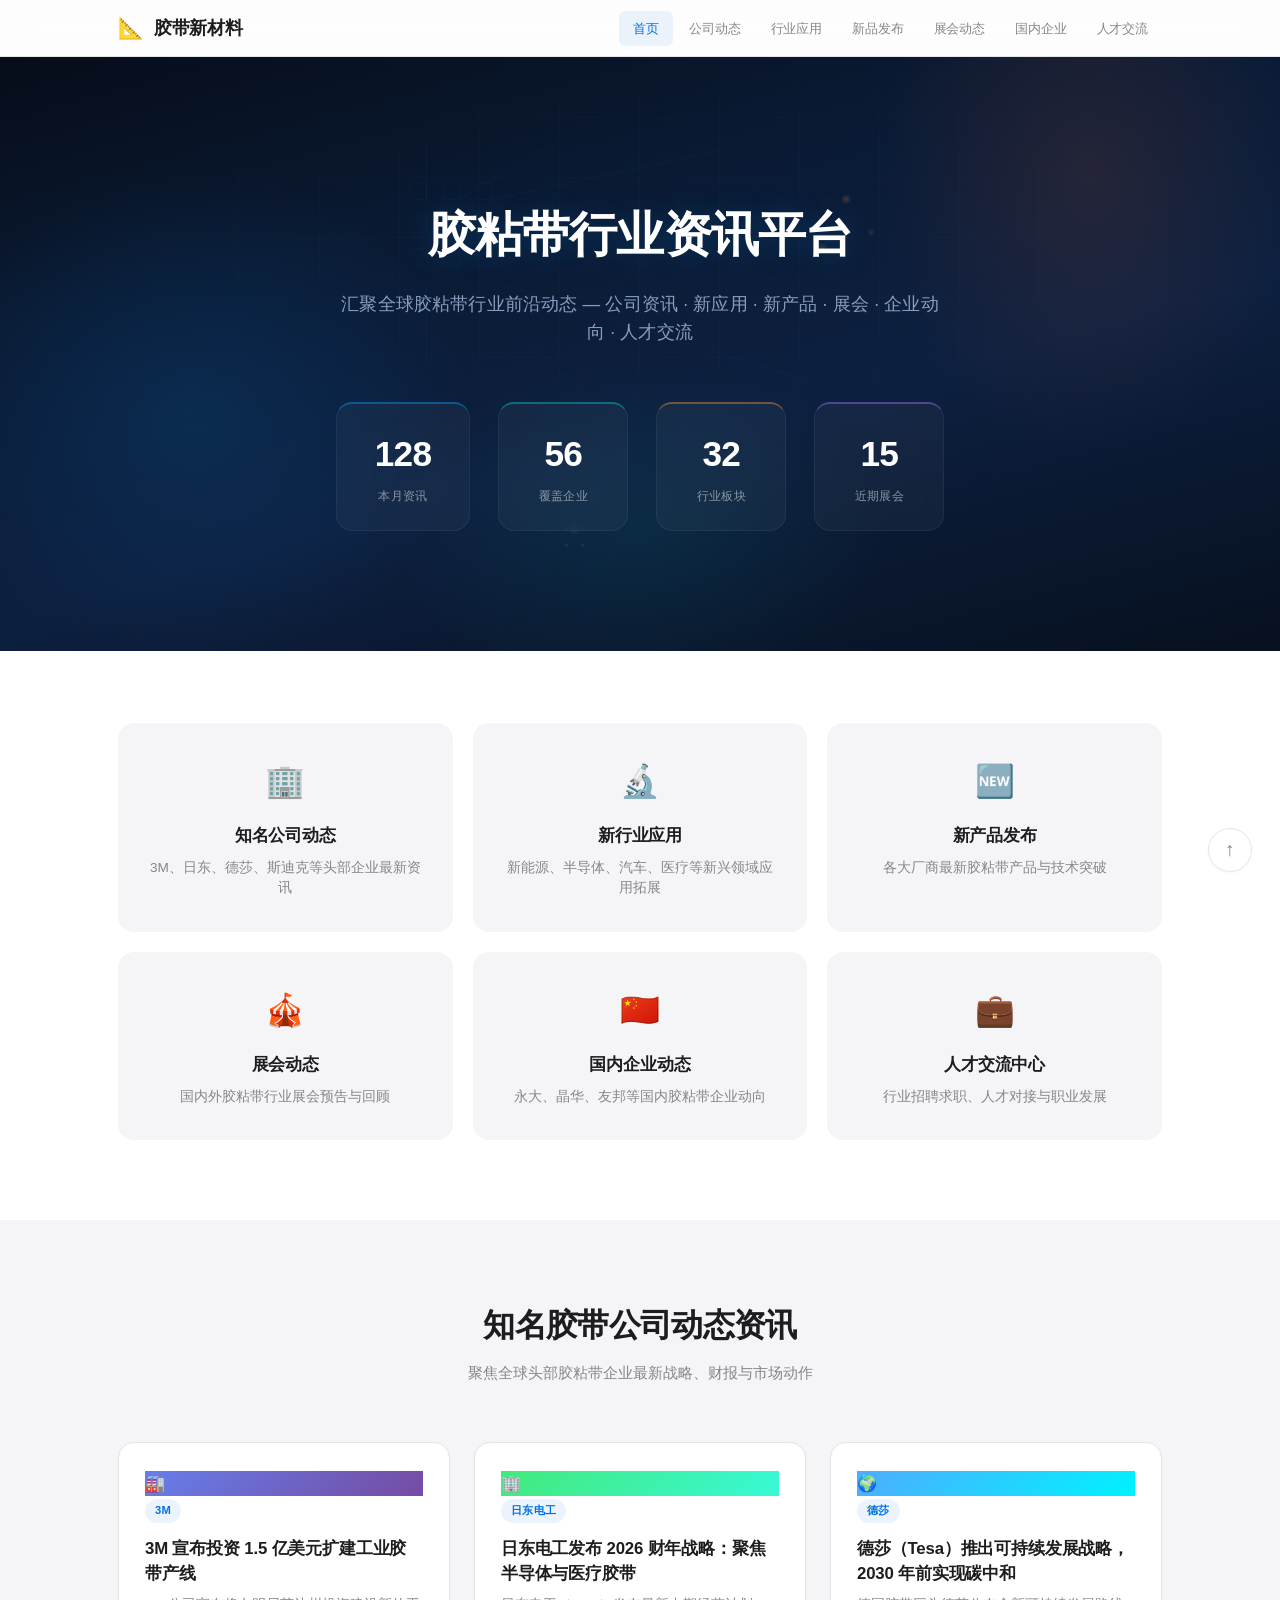
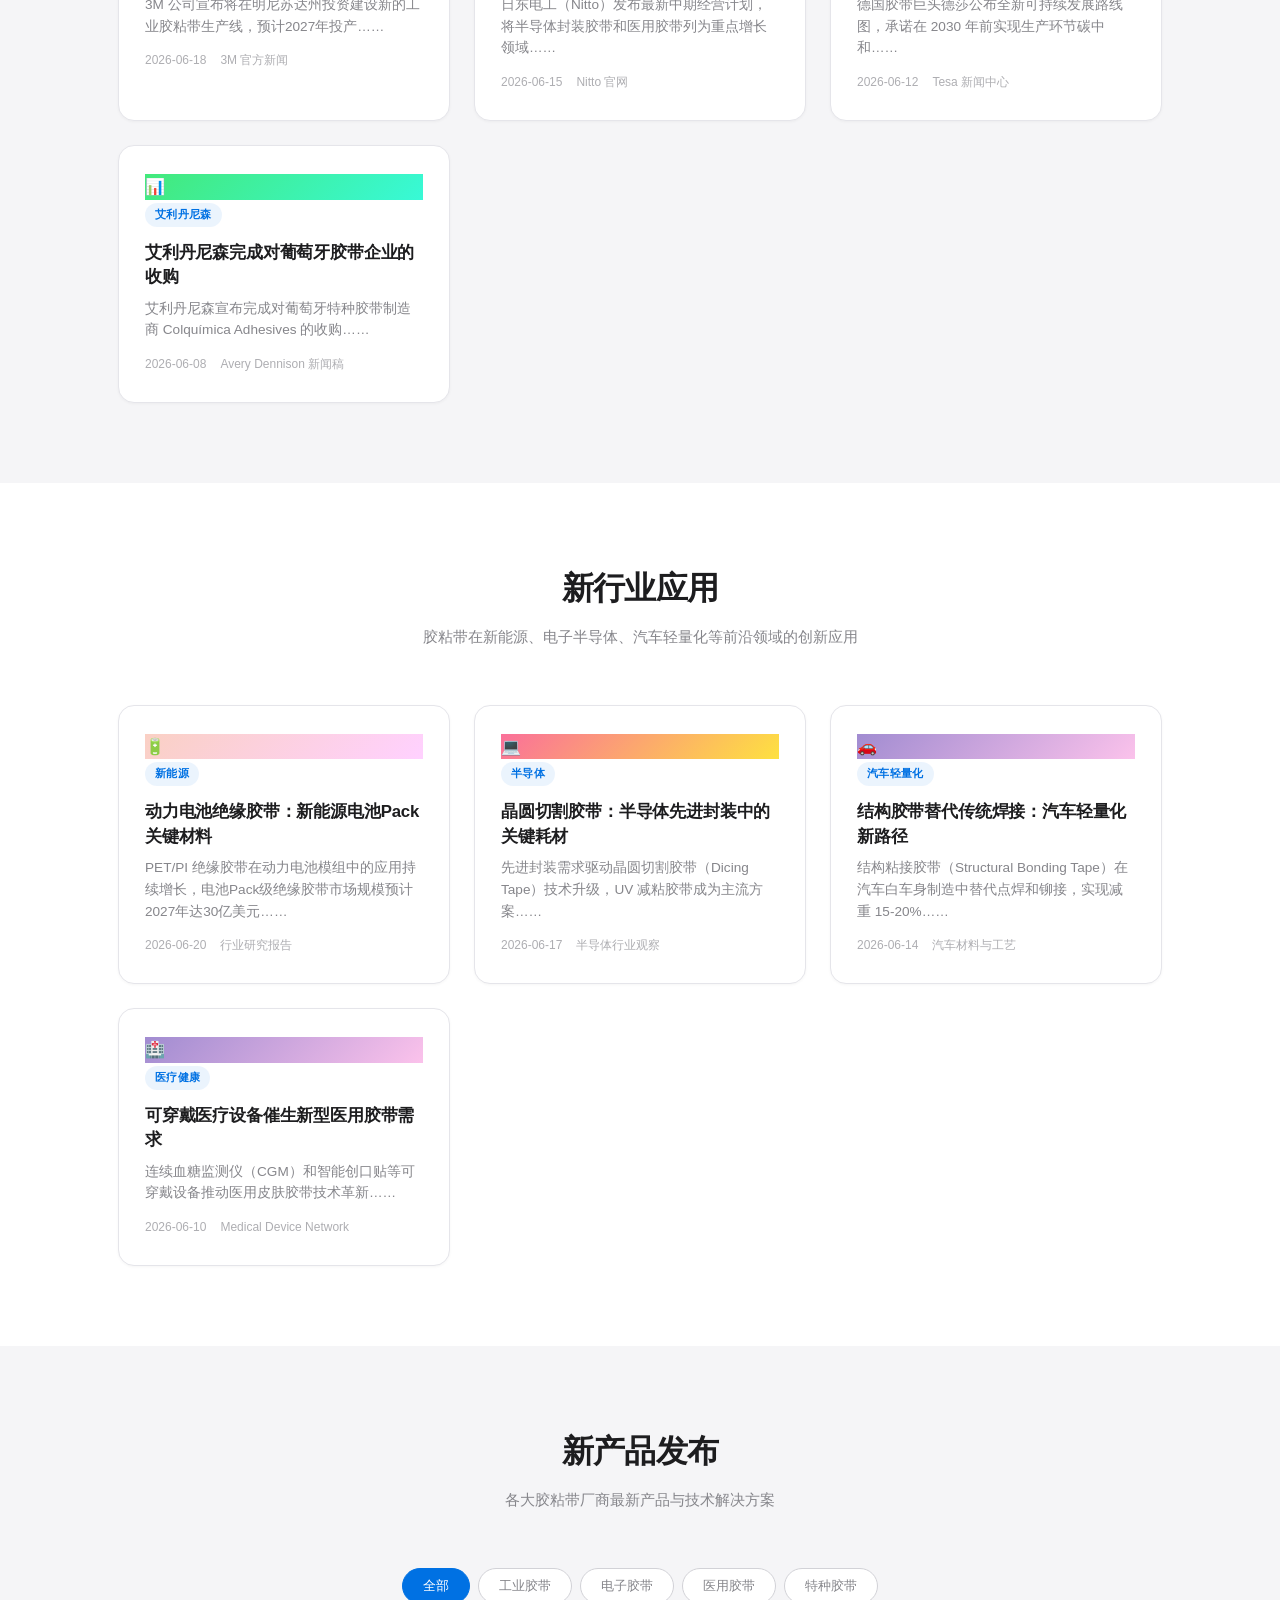
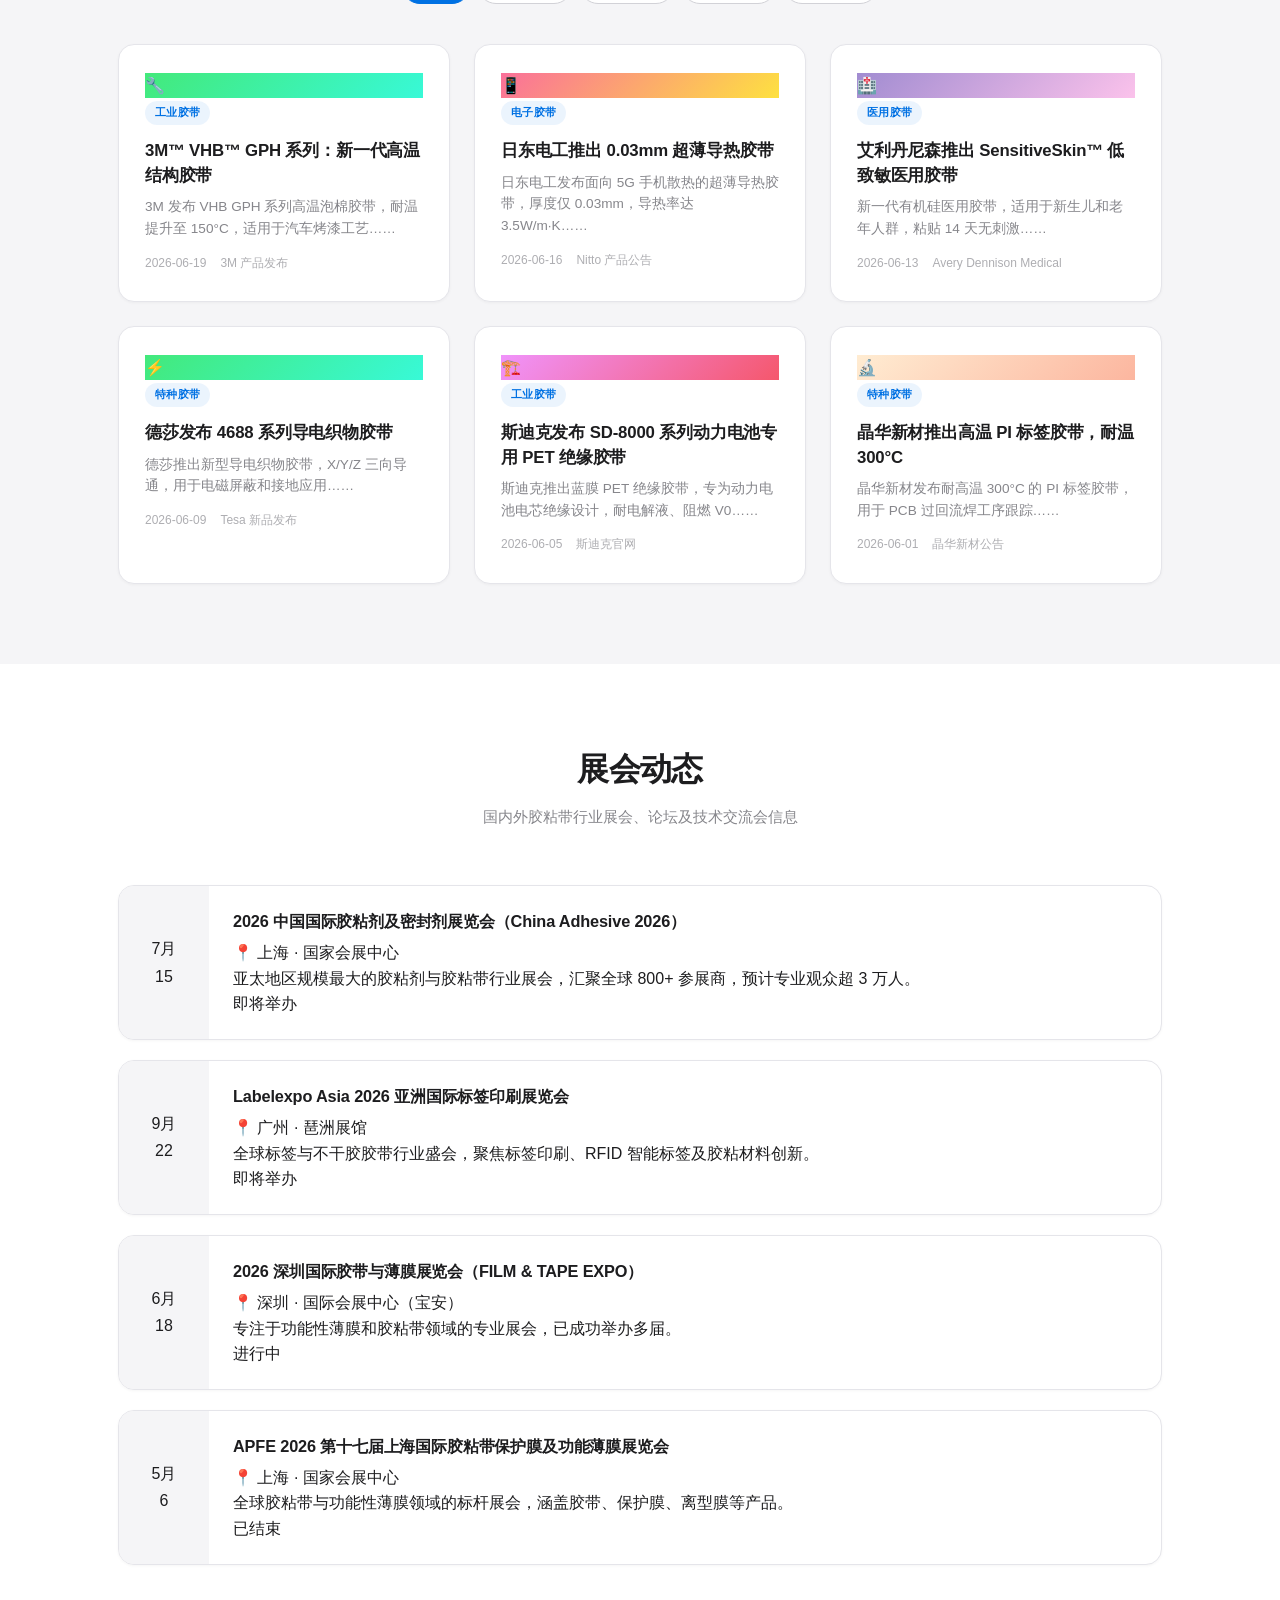
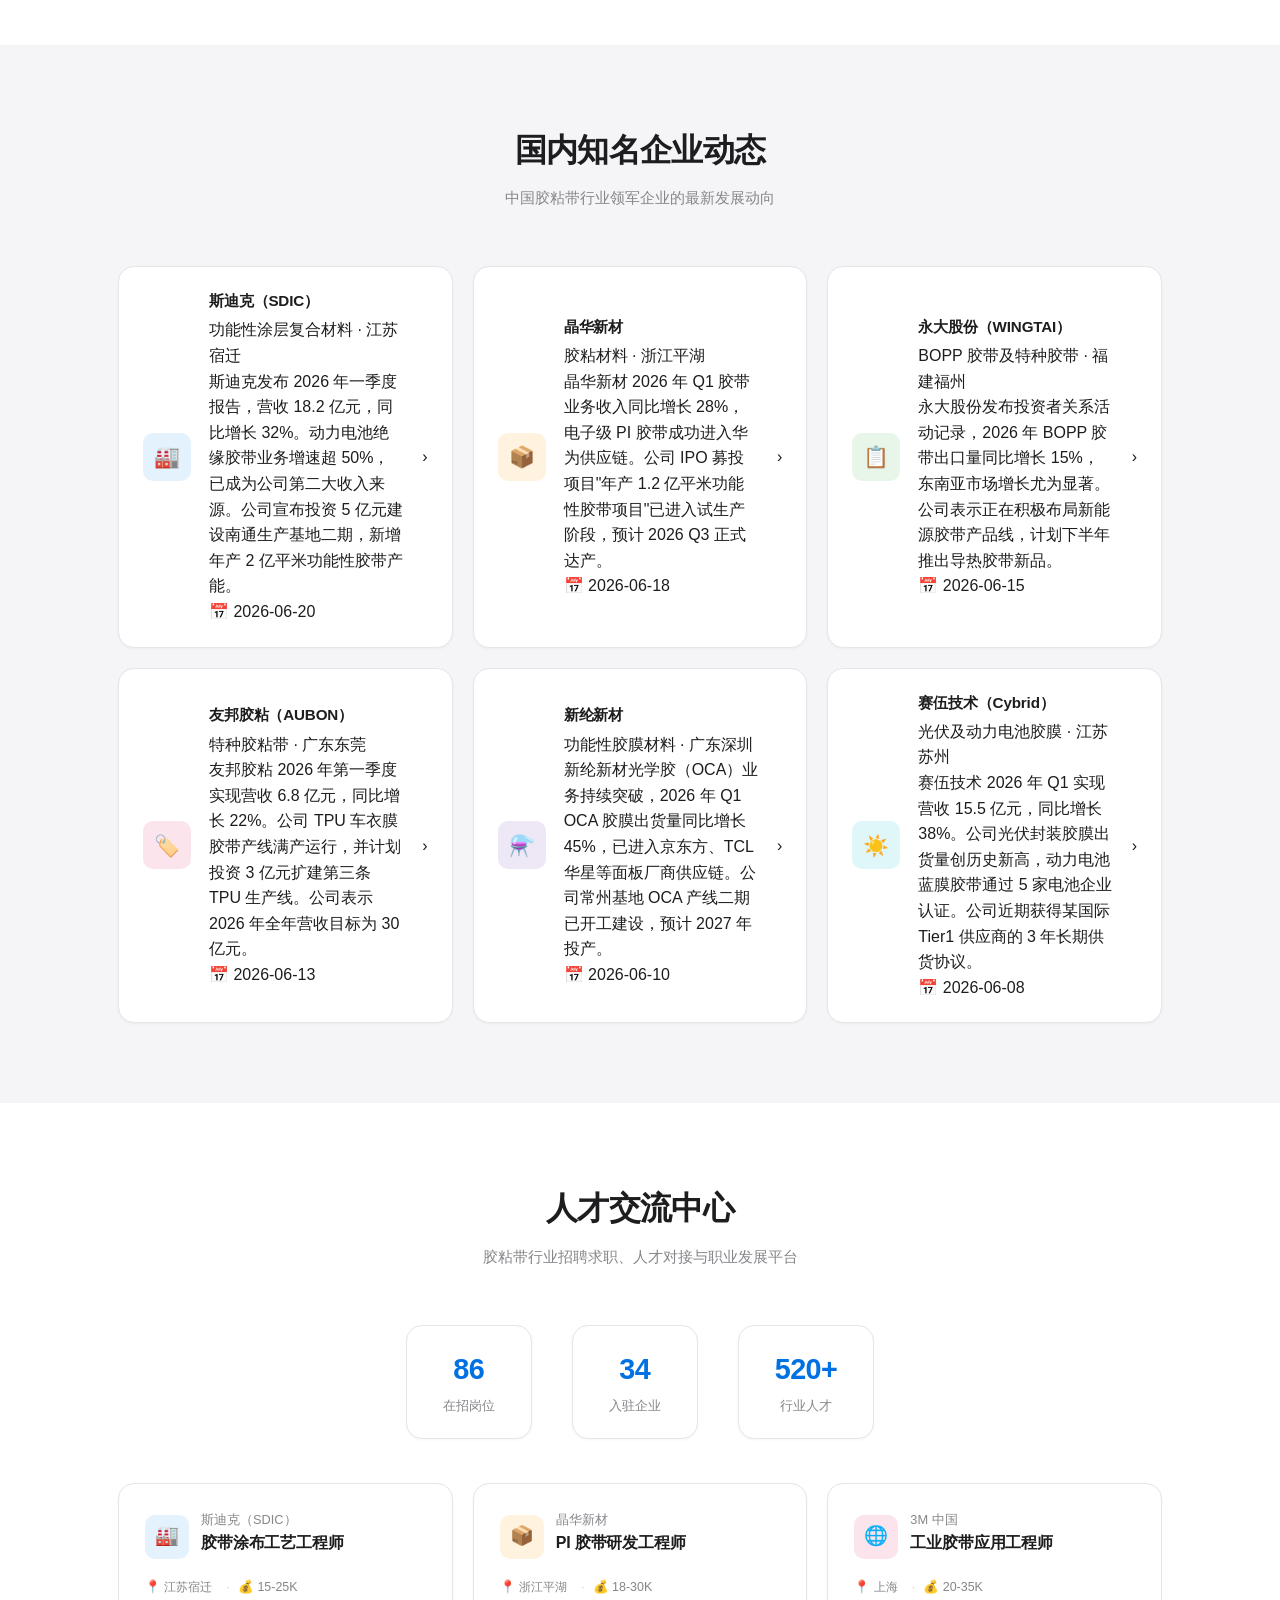
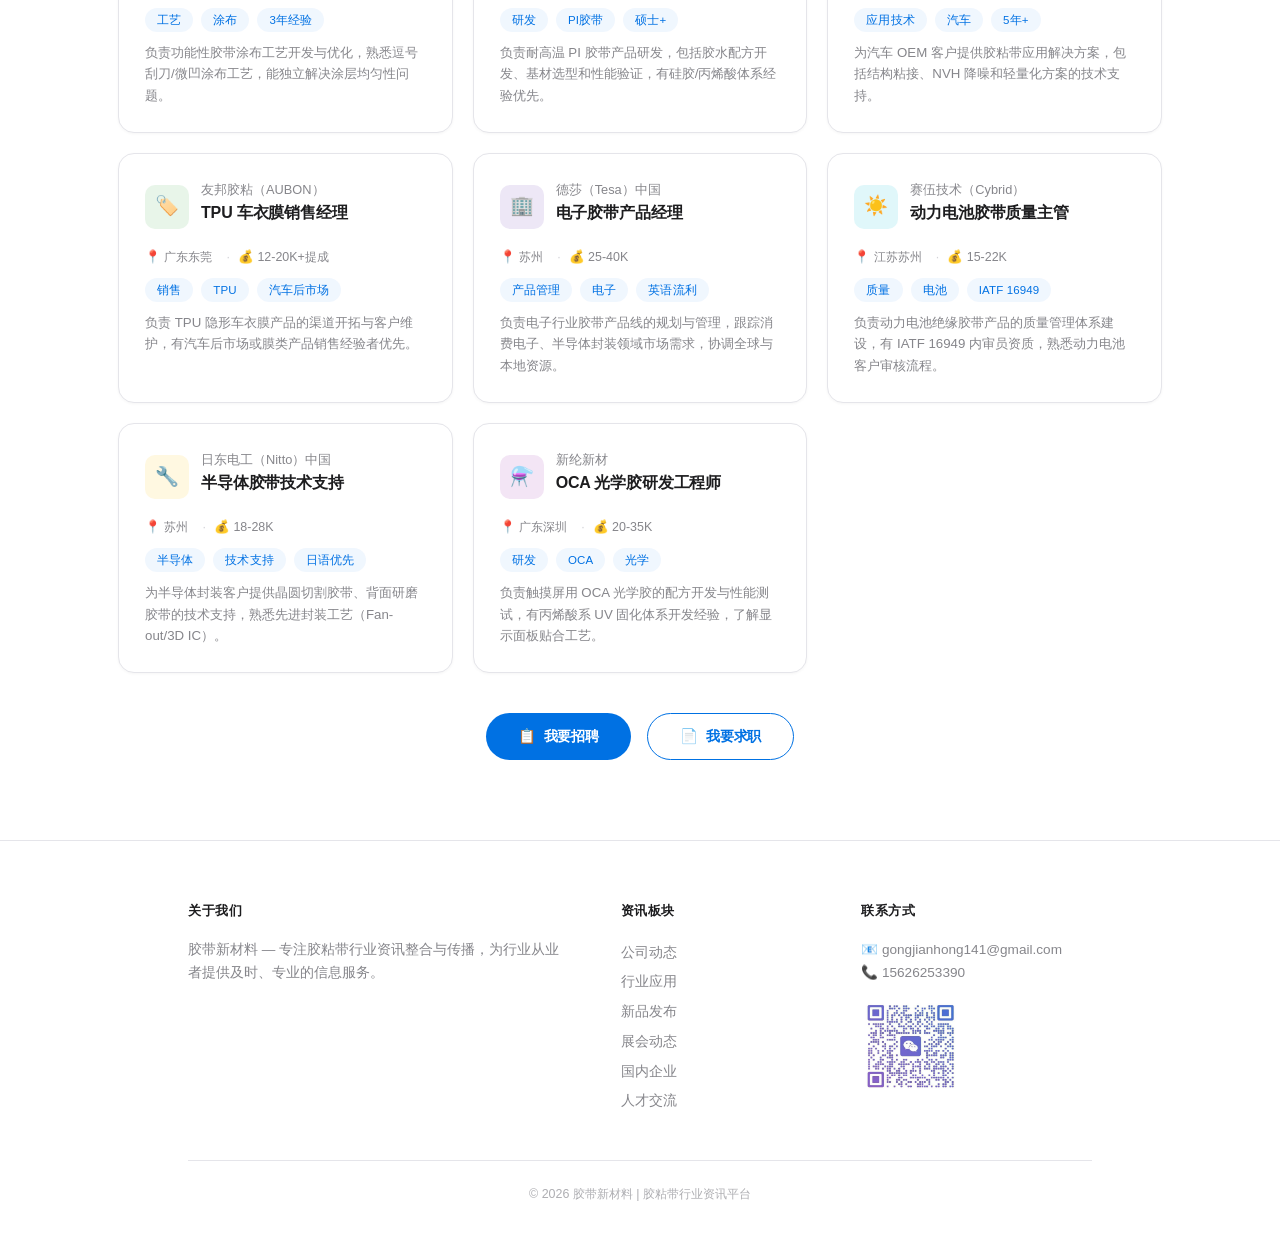
==== commit 210afcb0: "refactor: Apple minimalist redesign + tech-themed Hero + QR update" ====
--- a/index.html
+++ b/index.html
@@ -86,7 +86,7 @@
   <section id="company-news" class="section">
     <div class="container">
       <div class="section-header">
-        <h2>🏢 知名胶带公司动态资讯</h2>
+        <h2>知名胶带公司动态资讯</h2>
         <p>聚焦全球头部胶粘带企业最新战略、财报与市场动作</p>
       </div>
       <div class="news-grid" id="companyNewsGrid"></div>
@@ -97,7 +97,7 @@
   <section id="applications" class="section section-alt">
     <div class="container">
       <div class="section-header">
-        <h2>🔬 新行业应用</h2>
+        <h2>新行业应用</h2>
         <p>胶粘带在新能源、电子半导体、汽车轻量化等前沿领域的创新应用</p>
       </div>
       <div class="news-grid" id="applicationsGrid"></div>
@@ -108,7 +108,7 @@
   <section id="products" class="section">
     <div class="container">
       <div class="section-header">
-        <h2>🆕 新产品发布</h2>
+        <h2>新产品发布</h2>
         <p>各大胶粘带厂商最新产品与技术解决方案</p>
       </div>
       <div class="products-filter" id="productFilter">
@@ -126,7 +126,7 @@
   <section id="exhibitions" class="section section-alt">
     <div class="container">
       <div class="section-header">
-        <h2>🎪 展会动态</h2>
+        <h2>展会动态</h2>
         <p>国内外胶粘带行业展会、论坛及技术交流会信息</p>
       </div>
       <div class="exhibition-timeline" id="exhibitionTimeline"></div>
@@ -137,7 +137,7 @@
   <section id="domestic" class="section">
     <div class="container">
       <div class="section-header">
-        <h2>🇨🇳 国内知名企业动态</h2>
+        <h2>国内知名企业动态</h2>
         <p>中国胶粘带行业领军企业的最新发展动向</p>
       </div>
       <div class="domestic-enterprise-list" id="domesticEnterpriseList"></div>
@@ -148,7 +148,7 @@
   <section id="talent" class="section section-alt">
     <div class="container">
       <div class="section-header">
-        <h2>💼 人才交流中心</h2>
+        <h2>人才交流中心</h2>
         <p>胶粘带行业招聘求职、人才对接与职业发展平台</p>
       </div>
       <div class="talent-stats">
@@ -206,11 +206,8 @@
           <h4>联系方式</h4>
           <p>📧 gongjianhong141@gmail.com</p>
           <p>📞 15626253390</p>
-          <div class="wechat-qr">
-            <img src="img/wechat-qr.png" alt="微信二维码" width="120" height="120">
-            <p>📱 微信扫码添加</p>
-            <p style="font-size: .7rem; color: #64748b;">微信号：a359904557</p>
-            <p style="font-size: .7rem; color: #64748b;">或通过手机号 15626253390 搜索</p>
+          <div class="footer-qr">
+            <img src="img/1c31da1a6e9be69a2feba667d89ad134.jpg" alt="微信二维码" width="100" height="100">
           </div>
         </div>
       </div>
--- a/css/style.css
+++ b/css/style.css
@@ -2,32 +2,38 @@
 *, *::before, *::after { box-sizing: border-box; margin: 0; padding: 0; }
 
 :root {
-  --primary: #1a73e8;
-  --primary-dark: #1557b0;
+  --primary: #0071e3;
+  --primary-dark: #0060c0;
   --accent: #ff6b35;
-  --bg: #f8fafc;
-  --bg-alt: #eef2f7;
-  --text: #1e293b;
-  --text-light: #64748b;
+  --bg: #f5f5f7;
+  --bg-alt: #fafafa;
+  --text: #1d1d1f;
+  --text-light: #86868b;
+  --text-muted: #aeaeb2;
   --white: #ffffff;
-  --border: #e2e8f0;
-  --shadow: 0 1px 3px rgba(0,0,0,.08), 0 1px 2px rgba(0,0,0,.06);
-  --shadow-lg: 0 10px 25px rgba(0,0,0,.1);
-  --radius: 12px;
-  --radius-sm: 8px;
-  --transition: .25s ease;
+  --border: #d2d2d7;
+  --border-light: #e5e5ea;
+  --shadow-sm: 0 1px 3px rgba(0,0,0,.04);
+  --shadow: 0 2px 12px rgba(0,0,0,.06);
+  --shadow-lg: 0 4px 24px rgba(0,0,0,.08);
+  --radius: 16px;
+  --radius-sm: 10px;
+  --radius-xs: 8px;
+  --transition: .3s cubic-bezier(.25,.1,.25,1);
 }
 
 html { scroll-behavior: smooth; }
 
 body {
-  font-family: -apple-system, BlinkMacSystemFont, "Segoe UI", "PingFang SC", "Hiragino Sans GB", "Microsoft YaHei", sans-serif;
+  font-family: -apple-system, BlinkMacSystemFont, "SF Pro Text", "PingFang SC", "Hiragino Sans GB", "Microsoft YaHei", sans-serif;
   color: var(--text);
   background: var(--bg);
-  line-height: 1.7;
-}
-
-.container { max-width: 1200px; margin: 0 auto; padding: 0 24px; }
+  line-height: 1.6;
+  -webkit-font-smoothing: antialiased;
+  -moz-osx-font-smoothing: grayscale;
+}
+
+.container { max-width: 1100px; margin: 0 auto; padding: 0 28px; }
 
 a { text-decoration: none; color: inherit; }
 img { max-width: 100%; display: block; }
@@ -35,439 +41,532 @@
 /* ===== Header ===== */
 .header {
   position: sticky; top: 0; z-index: 100;
-  background: rgba(255,255,255,.92);
-  backdrop-filter: blur(12px);
-  border-bottom: 1px solid var(--border);
+  background: rgba(255,255,255,.82);
+  backdrop-filter: saturate(180%) blur(20px);
+  -webkit-backdrop-filter: saturate(180%) blur(20px);
+  border-bottom: 1px solid var(--border-light);
 }
 
 .header-inner {
   display: flex; align-items: center; justify-content: space-between;
-  height: 64px;
+  height: 56px;
 }
 
 .logo {
-  display: flex; align-items: center; gap: 8px;
-  font-size: 1.25rem; font-weight: 700; color: var(--primary);
-}
-
-.logo-icon { font-size: 1.5rem; }
-
-.nav { display: flex; gap: 4px; }
+  display: flex; align-items: center; gap: 10px;
+  font-size: 1.15rem; font-weight: 600;
+  color: var(--text);
+  letter-spacing: -.01em;
+}
+
+.logo-icon { font-size: 1.3rem; }
+
+.nav { display: flex; gap: 2px; }
 
 .nav-link {
-  padding: 8px 16px; border-radius: var(--radius-sm);
-  font-size: .9rem; font-weight: 500;
+  padding: 7px 14px; border-radius: 6px;
+  font-size: .82rem; font-weight: 500;
   color: var(--text-light);
   transition: var(--transition);
-}
-
-.nav-link:hover, .nav-link.active {
-  color: var(--primary);
-  background: rgba(26,115,232,.08);
-}
+  letter-spacing: -.01em;
+}
+
+.nav-link:hover { color: var(--text); background: rgba(0,0,0,.04); }
+.nav-link.active { color: var(--primary); background: rgba(0,113,227,.08); }
 
 .menu-toggle {
-  display: none; flex-direction: column; gap: 5px;
+  display: none; flex-direction: column; gap: 4px;
   background: none; border: none; cursor: pointer; padding: 4px;
 }
 
 .menu-toggle span {
-  display: block; width: 24px; height: 2px;
+  display: block; width: 22px; height: 2px;
   background: var(--text); border-radius: 2px;
   transition: var(--transition);
 }
 
 /* ===== Hero ===== */
 .hero {
-  position: relative;
-  background:
-    linear-gradient(rgba(10,14,39,0.75), rgba(10,14,39,0.85)),
-    url('../img/hero-banner.jpg') center/cover no-repeat;
+  position: relative; overflow: hidden;
+  background: linear-gradient(165deg, #060d1a 0%, #0a1a33 30%, #0d2040 60%, #07101f 100%);
   color: var(--white); text-align: center;
-  padding: 100px 0 80px;
-  overflow: hidden;
+  padding: 140px 0 120px;
   isolation: isolate;
 }
 
-/* Tech grid overlay */
+/* Circuit trace layer */
 .hero::before {
   content: '';
   position: absolute; inset: 0; z-index: 0;
-  background:
-    /* dot grid */
-    radial-gradient(circle at 1px 1px, rgba(64,180,255,.12) 1px, transparent 0),
-    /* larger hex-like nodes */
-    radial-gradient(circle at 50% 50%, rgba(0,200,255,.06) 0%, transparent 60%);
-  background-size: 32px 32px, 180px 180px;
-  animation: heroGrid 20s linear infinite;
-}
-
-/* Glowing orb 1 */
+  background-image:
+    /* horizontal traces */
+    repeating-linear-gradient(0deg, transparent, transparent 59px, rgba(0,160,255,0.03) 59px, rgba(0,160,255,0.03) 60px),
+    /* vertical traces */
+    repeating-linear-gradient(90deg, transparent, transparent 79px, rgba(0,200,255,0.025) 79px, rgba(0,200,255,0.025) 80px);
+  background-size: 80px 60px;
+  mask-image: radial-gradient(ellipse 80% 70% at 50% 30%, black 30%, transparent 70%);
+  -webkit-mask-image: radial-gradient(ellipse 80% 70% at 50% 30%, black 30%, transparent 70%);
+}
+
+/* Hexagonal molecular / chip wafer pattern */
 .hero::after {
   content: '';
-  position: absolute; z-index: 0;
-  width: 600px; height: 600px;
-  background: radial-gradient(circle, rgba(0,150,255,.15) 0%, transparent 70%);
-  border-radius: 50%;
-  top: -200px; left: -100px;
-  animation: heroOrb1 12s ease-in-out infinite;
-}
-
-/* Glowing orb 2 */
+  position: absolute; inset: 0; z-index: 0;
+  background-image:
+    /* energy storage glow - orange right */
+    radial-gradient(ellipse 300px 400px at 85% 20%, rgba(255,107,53,0.1) 0%, transparent 70%),
+    /* semiconductor blue glow - left */
+    radial-gradient(ellipse 400px 350px at 15% 60%, rgba(0,150,255,0.12) 0%, transparent 70%),
+    /* aviation cyan glow - center */
+    radial-gradient(ellipse 350px 250px at 50% 80%, rgba(0,210,200,0.08) 0%, transparent 70%);
+}
+
+/* Hex nodes via inline SVG background */
+.hero .container::before {
+  content: '';
+  position: absolute; z-index: -1; inset: -80px;
+  background-image: url("data:image/svg+xml,%3Csvg xmlns='http://www.w3.org/2000/svg' viewBox='0 0 800 600'%3E%3Cdefs%3E%3Cfilter id='glow'%3E%3CfeGaussianBlur stdDeviation='2'/%3E%3C/filter%3E%3C/defs%3E%3Cg fill='none' stroke='rgba(0,180,255,0.12)' stroke-width='0.6'%3E%3C!-- Chip pads --%3E%3Crect x='120' y='80' width='20' height='20' rx='2'/%3E%3Crect x='160' y='80' width='20' height='20' rx='2'/%3E%3Crect x='200' y='80' width='20' height='20' rx='2'/%3E%3Crect x='120' y='120' width='20' height='20' rx='2'/%3E%3Crect x='160' y='120' width='20' height='20' rx='2' fill='rgba(0,180,255,0.05)'/%3E%3Crect x='200' y='120' width='20' height='20' rx='2'/%3E%3Crect x='120' y='160' width='20' height='20' rx='2'/%3E%3Crect x='160' y='160' width='20' height='20' rx='2'/%3E%3Crect x='200' y='160' width='20' height='20' rx='2'/%3E%3C!-- Circuit traces from chip --%3E%3Cline x1='140' y1='100' x2='140' y2='30'/%3E%3Cline x1='180' y1='100' x2='300' y2='30'/%3E%3Cline x1='220' y1='100' x2='500' y2='40'/%3E%3Cline x1='140' y1='200' x2='140' y2='300'/%3E%3Cline x1='180' y1='200' x2='350' y2='350'/%3E%3Cline x1='220' y1='200' x2='600' y2='320'/%3E%3C!-- Aviation wing sweep lines --%3E%3Cline x1='500' y1='400' x2='750' y2='200' stroke='rgba(0,210,200,0.08)' stroke-width='0.5'/%3E%3Cline x1='520' y1='420' x2='750' y2='230' stroke='rgba(0,210,200,0.06)' stroke-width='0.4'/%3E%3Cline x1='540' y1='440' x2='750' y2='260' stroke='rgba(0,210,200,0.05)' stroke-width='0.3'/%3E%3C!-- Energy storage nodes --%3E%3Ccircle cx='650' cy='100' r='4' fill='rgba(255,150,50,0.25)' filter='url(%23glow)'/%3E%3Ccircle cx='680' cy='140' r='3' fill='rgba(255,150,50,0.2)' filter='url(%23glow)'/%3E%3Ccircle cx='620' cy='160' r='5' fill='rgba(255,150,50,0.18)' filter='url(%23glow)'/%3E%3C!-- BGA solder balls pattern (semiconductor) --%3E%3Ccircle cx='300' cy='480' r='2' fill='rgba(0,180,255,0.12)'/%3E%3Ccircle cx='320' cy='480' r='2' fill='rgba(0,180,255,0.12)'/%3E%3Ccircle cx='340' cy='480' r='2' fill='rgba(0,180,255,0.12)'/%3E%3Ccircle cx='310' cy='500' r='2' fill='rgba(0,180,255,0.12)'/%3E%3Ccircle cx='330' cy='500' r='2' fill='rgba(0,180,255,0.12)'/%3E%3Ccircle cx='310' cy='520' r='2' fill='rgba(0,180,255,0.12)'/%3E%3Ccircle cx='330' cy='520' r='2' fill='rgba(0,180,255,0.12)'/%3E%3Ccircle cx='320' cy='500' r='6' fill='rgba(0,200,255,0.08)'/%3E%3C/g%3E%3C/svg%3E");
+  background-size: contain;
+  background-position: center;
+  background-repeat: no-repeat;
+  opacity: .8;
+}
+
 .hero .container {
   position: relative; z-index: 1;
-}
-
-/* Orb 2 via container pseudo */
-.hero .container::before {
-  content: '';
-  position: absolute; z-index: -1;
-  width: 400px; height: 400px;
-  background: radial-gradient(circle, rgba(0,200,200,.1) 0%, transparent 70%);
-  border-radius: 50%;
-  bottom: -120px; right: -120px;
-  animation: heroOrb2 15s ease-in-out infinite;
-}
-
-/* Connecting lines - SVG data URI */
-.hero .container::after {
-  content: '';
-  position: absolute; z-index: -1;
-  inset: -60px;
-  background-image: url("data:image/svg+xml,%3Csvg xmlns='http://www.w3.org/2000/svg' viewBox='0 0 800 400'%3E%3Cg fill='none' stroke='rgba(64,180,255,0.08)' stroke-width='0.5'%3E%3Cline x1='100' y1='50' x2='250' y2='180'/%3E%3Cline x1='250' y1='180' x2='400' y2='80'/%3E%3Cline x1='400' y1='80' x2='600' y2='200'/%3E%3Cline x1='600' y1='200' x2='700' y2='100'/%3E%3Cline x1='150' y1='280' x2='350' y2='150'/%3E%3Cline x1='350' y1='150' x2='550' y2='300'/%3E%3Ccircle cx='100' cy='50' r='2' fill='rgba(64,180,255,0.3)'/%3E%3Ccircle cx='250' cy='180' r='2' fill='rgba(64,180,255,0.3)'/%3E%3Ccircle cx='400' cy='80' r='2' fill='rgba(64,180,255,0.3)'/%3E%3Ccircle cx='600' cy='200' r='2' fill='rgba(64,180,255,0.3)'/%3E%3Ccircle cx='700' cy='100' r='2' fill='rgba(64,180,255,0.3)'/%3E%3Ccircle cx='150' cy='280' r='2' fill='rgba(64,180,255,0.3)'/%3E%3Ccircle cx='350' cy='150' r='2' fill='rgba(64,180,255,0.3)'/%3E%3Ccircle cx='550' cy='300' r='2' fill='rgba(64,180,255,0.3)'/%3E%3C/g%3E%3C/svg%3E");
-  background-size: cover;
-  background-position: center;
-  opacity: .6;
-}
-
-/* Scan line effect */
-.hero-scanline {
-  display: none;
+  max-width: 800px;
 }
 
 .hero h1 {
-  font-size: 2.5rem; font-weight: 800; margin-bottom: 12px;
-  background: linear-gradient(135deg, #ffffff 0%, #80d0ff 50%, #40c8ff 100%);
-  -webkit-background-clip: text;
-  -webkit-text-fill-color: transparent;
-  background-clip: text;
-}
-.hero p { font-size: 1.1rem; opacity: .85; max-width: 640px; margin: 0 auto 40px; color: #b0c8e8; }
+  font-size: 3rem; font-weight: 700; margin-bottom: 16px;
+  letter-spacing: -.02em;
+  color: #ffffff;
+  text-shadow: 0 2px 30px rgba(0,160,255,0.2);
+}
+
+.hero p {
+  font-size: 1.1rem; opacity: .75;
+  margin: 0 auto 56px;
+  color: #b0c8e8;
+  font-weight: 400;
+  letter-spacing: .01em;
+  max-width: 600px;
+}
 
 .hero-stats {
-  display: flex; justify-content: center; gap: 48px; flex-wrap: wrap;
+  display: flex; justify-content: center; gap: 28px;
+  flex-wrap: wrap;
 }
 
 .stat-item {
   text-align: center;
-  position: relative;
-  padding: 16px 28px;
+  padding: 22px 38px;
   background: rgba(255,255,255,.04);
-  border: 1px solid rgba(64,180,255,.12);
-  border-radius: 12px;
-  backdrop-filter: blur(8px);
-  -webkit-backdrop-filter: blur(8px);
-}
+  border-radius: var(--radius);
+  border: 1px solid rgba(255,255,255,.06);
+  backdrop-filter: blur(12px);
+  -webkit-backdrop-filter: blur(12px);
+  min-width: 130px;
+  transition: var(--transition);
+}
+
+.stat-item:hover {
+  background: rgba(255,255,255,.08);
+  border-color: rgba(255,255,255,.12);
+  transform: translateY(-2px);
+}
+
+.stat-item:nth-child(1) { border-top: 2px solid rgba(0,160,255,.4); }
+.stat-item:nth-child(2) { border-top: 2px solid rgba(0,210,200,.4); }
+.stat-item:nth-child(3) { border-top: 2px solid rgba(255,150,50,.4); }
+.stat-item:nth-child(4) { border-top: 2px solid rgba(160,120,255,.4); }
+
 .stat-num {
-  display: block; font-size: 2.2rem; font-weight: 800;
-  background: linear-gradient(135deg, #40c8ff, #80d0ff);
-  -webkit-background-clip: text;
-  -webkit-text-fill-color: transparent;
-  background-clip: text;
-}
-.stat-label { font-size: .85rem; opacity: .7; color: #80b8d8; }
-
-/* Keyframes */
-@keyframes heroGrid {
-  0% { background-position: 0 0, 0 0; }
-  100% { background-position: 32px 32px, 30px 30px; }
-}
-@keyframes heroOrb1 {
-  0%, 100% { transform: translate(0, 0) scale(1); }
-  33% { transform: translate(40px, 30px) scale(1.1); }
-  66% { transform: translate(-20px, -20px) scale(.9); }
-}
-@keyframes heroOrb2 {
-  0%, 100% { transform: translate(0, 0) scale(1); opacity: .6; }
-  50% { transform: translate(-30px, -40px) scale(1.3); opacity: .3; }
+  display: block; font-size: 2.2rem; font-weight: 700;
+  letter-spacing: -.02em;
+  color: #ffffff;
+}
+
+.stat-label {
+  font-size: .78rem; color: rgba(255,255,255,.5);
+  font-weight: 500; letter-spacing: .03em;
 }
 
 /* ===== Quick Links ===== */
-.quick-links { padding: 48px 0; }
-.quick-grid { display: grid; grid-template-columns: repeat(auto-fit, minmax(200px, 1fr)); gap: 20px; }
+.quick-links {
+  padding: 72px 0 80px;
+  background: var(--white);
+}
+
+.quick-grid {
+  display: grid;
+  grid-template-columns: repeat(3, 1fr);
+  gap: 20px;
+}
 
 .quick-card {
-  background: var(--white); border-radius: var(--radius);
-  padding: 28px 20px; text-align: center;
+  background: var(--bg);
+  border-radius: var(--radius);
+  padding: 32px 28px;
+  text-align: center;
+  transition: var(--transition);
+  border: 1px solid transparent;
+}
+
+.quick-card:hover {
+  background: var(--white);
   box-shadow: var(--shadow);
-  transition: var(--transition);
-  border: 1px solid transparent;
-}
-
-.quick-card:hover {
-  transform: translateY(-4px);
-  box-shadow: var(--shadow-lg);
-  border-color: var(--primary);
-}
-
-.quick-icon { font-size: 2.2rem; display: block; margin-bottom: 12px; }
-.quick-card h3 { font-size: 1.05rem; margin-bottom: 6px; color: var(--text); }
-.quick-card p { font-size: .82rem; color: var(--text-light); }
-
-/* ===== Section ===== */
-.section { padding: 64px 0; }
-.section-alt { background: var(--bg-alt); }
-
-.section-header { text-align: center; margin-bottom: 40px; }
-.section-header h2 { font-size: 1.8rem; font-weight: 700; margin-bottom: 8px; }
-.section-header p { color: var(--text-light); font-size: .95rem; }
+  border-color: var(--border-light);
+  transform: translateY(-2px);
+}
+
+.quick-icon { font-size: 2rem; display: block; margin-bottom: 16px; }
+.quick-card h3 {
+  font-size: 1.05rem; font-weight: 600;
+  margin-bottom: 8px;
+  letter-spacing: -.01em;
+}
+.quick-card p {
+  font-size: .85rem; color: var(--text-light);
+  line-height: 1.5;
+}
+
+/* ===== Section Common ===== */
+.section { padding: 80px 0; }
+.section-alt { background: var(--white); }
+
+.section-header { text-align: center; margin-bottom: 56px; }
+
+.section-header h2 {
+  font-size: 2rem; font-weight: 700;
+  letter-spacing: -.02em;
+  margin-bottom: 10px;
+}
+
+.section-header p {
+  font-size: .95rem; color: var(--text-light);
+  font-weight: 400;
+}
 
 /* ===== News Grid ===== */
 .news-grid {
   display: grid;
-  grid-template-columns: repeat(auto-fill, minmax(340px, 1fr));
+  grid-template-columns: repeat(auto-fill, minmax(330px, 1fr));
   gap: 24px;
 }
 
 .news-card {
   background: var(--white);
   border-radius: var(--radius);
+  padding: 28px 26px;
+  box-shadow: var(--shadow-sm);
+  border: 1px solid var(--border-light);
+  transition: var(--transition);
+  cursor: pointer;
+}
+
+.news-card:hover {
+  box-shadow: var(--shadow);
+  transform: translateY(-2px);
+}
+
+.news-card-tag {
+  display: inline-block;
+  padding: 3px 10px; border-radius: 12px;
+  font-size: .7rem; font-weight: 600;
+  background: rgba(0,113,227,.08);
+  color: var(--primary);
+  margin-bottom: 14px;
+  letter-spacing: .03em;
+  text-transform: uppercase;
+}
+
+.news-card h3 {
+  font-size: 1.05rem; font-weight: 600;
+  margin-bottom: 8px;
+  line-height: 1.45;
+  letter-spacing: -.01em;
+}
+
+.news-card p {
+  font-size: .85rem; color: var(--text-light);
+  line-height: 1.6;
+  margin-bottom: 14px;
+}
+
+.news-card-meta {
+  font-size: .75rem; color: var(--text-muted);
+  display: flex; gap: 14px;
+}
+
+/* ===== Filter ===== */
+.products-filter {
+  display: flex; justify-content: center;
+  gap: 8px; margin-bottom: 40px;
+  flex-wrap: wrap;
+}
+
+.filter-btn {
+  padding: 8px 20px; border-radius: 20px;
+  font-size: .82rem; font-weight: 500;
+  border: 1px solid var(--border);
+  background: var(--white);
+  color: var(--text-light);
+  cursor: pointer;
+  transition: var(--transition);
+}
+
+.filter-btn:hover {
+  border-color: var(--primary);
+  color: var(--primary);
+}
+
+.filter-btn.active {
+  background: var(--primary);
+  color: var(--white);
+  border-color: var(--primary);
+}
+
+/* ===== Timeline ===== */
+.exhibition-timeline {
+  display: flex; flex-direction: column;
+  gap: 20px;
+}
+
+.exhibition-card {
+  display: flex;
+  background: var(--white);
+  border-radius: var(--radius);
+  box-shadow: var(--shadow-sm);
+  border: 1px solid var(--border-light);
   overflow: hidden;
+  transition: var(--transition);
+  cursor: pointer;
+}
+
+.exhibition-card:hover {
   box-shadow: var(--shadow);
+  transform: translateY(-1px);
+}
+
+.exhibition-date {
+  display: flex; flex-direction: column;
+  align-items: center; justify-content: center;
+  min-width: 90px;
+  background: var(--bg);
+  padding: 20px 12px;
+  gap: 2px;
+}
+
+.exhibition-day {
+  font-size: 1.8rem; font-weight: 700;
+  color: var(--primary);
+  letter-spacing: -.02em;
+}
+
+.exhibition-month {
+  font-size: .75rem; color: var(--text-light);
+  font-weight: 500;
+}
+
+.exhibition-info {
+  padding: 22px 24px;
+  flex: 1;
+}
+
+.exhibition-info h3 {
+  font-size: 1.02rem; font-weight: 600;
+  margin-bottom: 6px;
+  letter-spacing: -.01em;
+}
+
+.exhibition-info p {
+  font-size: .83rem; color: var(--text-light);
+  line-height: 1.5;
+}
+
+/* ===== Enterprise List ===== */
+.domestic-enterprise-list {
+  display: grid;
+  grid-template-columns: repeat(auto-fill, minmax(300px, 1fr));
+  gap: 20px;
+}
+
+.enterprise-card {
+  display: flex; align-items: center;
+  gap: 18px;
+  background: var(--white);
+  border-radius: var(--radius);
+  padding: 22px 24px;
+  box-shadow: var(--shadow-sm);
+  border: 1px solid var(--border-light);
   transition: var(--transition);
   cursor: pointer;
 }
 
-.news-card:hover {
-  transform: translateY(-3px);
-  box-shadow: var(--shadow-lg);
-}
-
-.news-card-img {
-  height: 180px; background: linear-gradient(135deg, #667eea, #764ba2);
+.enterprise-card:hover {
+  box-shadow: var(--shadow);
+  transform: translateY(-1px);
+}
+
+.enterprise-logo {
+  width: 48px; height: 48px; border-radius: var(--radius-sm);
   display: flex; align-items: center; justify-content: center;
-  font-size: 3rem;
-}
-
-.news-card-body { padding: 20px; }
-
-.news-card-tag {
-  display: inline-block; padding: 3px 10px; border-radius: 20px;
-  font-size: .75rem; font-weight: 600;
-  background: rgba(26,115,232,.1); color: var(--primary);
-  margin-bottom: 10px;
-}
-
-.news-card-body h3 { font-size: 1.05rem; margin-bottom: 8px; line-height: 1.4; }
-.news-card-body p { font-size: .85rem; color: var(--text-light); margin-bottom: 12px; }
-.news-card-meta { font-size: .78rem; color: var(--text-light); display: flex; justify-content: space-between; }
-
-/* ===== Products Filter ===== */
-.products-filter {
-  display: flex; justify-content: center; gap: 10px;
-  margin-bottom: 32px; flex-wrap: wrap;
-}
-
-.filter-btn {
-  padding: 8px 20px;
-  border: 1px solid var(--border);
-  background: var(--white);
-  border-radius: 20px;
-  font-size: .85rem; font-weight: 500;
-  cursor: pointer;
-  transition: var(--transition);
-}
-
-.filter-btn:hover, .filter-btn.active {
-  background: var(--primary); color: var(--white);
-  border-color: var(--primary);
-}
-
-/* ===== Exhibition Timeline ===== */
-.exhibition-timeline {
-  display: flex; flex-direction: column; gap: 20px;
-  max-width: 800px; margin: 0 auto;
-}
-
-.exhibition-card {
-  display: flex; gap: 20px;
-  background: var(--white);
-  border-radius: var(--radius);
-  padding: 24px;
-  box-shadow: var(--shadow);
-  transition: var(--transition);
-}
-
-.exhibition-card:hover { box-shadow: var(--shadow-lg); }
-
-.exhibition-date {
-  flex-shrink: 0; width: 80px; text-align: center;
-  padding: 12px 8px; border-radius: var(--radius-sm);
-  background: var(--primary); color: var(--white);
-  align-self: flex-start;
-}
-
-.exhibition-date .month { display: block; font-size: .75rem; opacity: .85; }
-.exhibition-date .day { display: block; font-size: 1.6rem; font-weight: 800; }
-
-.exhibition-info h3 { font-size: 1.05rem; margin-bottom: 6px; }
-.exhibition-info .location { font-size: .82rem; color: var(--text-light); margin-bottom: 6px; }
-.exhibition-info .desc { font-size: .85rem; color: var(--text-light); }
-.exhibition-status {
-  display: inline-block; padding: 2px 10px; border-radius: 12px;
-  font-size: .75rem; font-weight: 600; margin-top: 8px;
-}
-.exhibition-status.upcoming { background: #e8f5e9; color: #2e7d32; }
-.exhibition-status.ongoing { background: #fff3e0; color: #e65100; }
-.exhibition-status.past { background: #f5f5f5; color: #9e9e9e; }
-
-/* ===== Domestic Enterprise ===== */
-.domestic-enterprise-list {
-  display: flex; flex-direction: column; gap: 16px;
-  max-width: 900px; margin: 0 auto;
-}
-
-.enterprise-card {
-  display: flex; gap: 20px; align-items: center;
-  background: var(--white);
-  border-radius: var(--radius);
-  padding: 20px 24px;
-  box-shadow: var(--shadow);
-  transition: var(--transition);
-  cursor: pointer;
-}
-
-.enterprise-card:hover { box-shadow: var(--shadow-lg); }
-
-.enterprise-logo {
-  width: 64px; height: 64px; border-radius: var(--radius-sm);
-  display: flex; align-items: center; justify-content: center;
-  font-size: 1.8rem; flex-shrink: 0;
-}
-
-.enterprise-info { flex: 1; }
-.enterprise-info h3 { font-size: 1.05rem; margin-bottom: 4px; }
-.enterprise-info .industry { font-size: .8rem; color: var(--text-light); }
-.enterprise-news { font-size: .85rem; color: var(--text); line-height: 1.5; }
-.enterprise-meta { font-size: .78rem; color: var(--text-light); margin-top: 4px; }
-
-.enterprise-card .arrow { font-size: 1.2rem; color: var(--text-light); flex-shrink: 0; }
+  font-size: 1.3rem; flex-shrink: 0;
+  background: var(--bg);
+}
+
+.enterprise-info { flex: 1; min-width: 0; }
+
+.enterprise-info h3 {
+  font-size: .95rem; font-weight: 600;
+  margin-bottom: 4px;
+  letter-spacing: -.01em;
+}
+
+.enterprise-info p {
+  font-size: .8rem; color: var(--text-light);
+  white-space: nowrap; overflow: hidden;
+  text-overflow: ellipsis;
+}
+
+.enterprise-badge {
+  font-size: .7rem; font-weight: 600;
+  padding: 4px 12px; border-radius: 12px;
+  background: rgba(0,113,227,.08);
+  color: var(--primary);
+  white-space: nowrap;
+  letter-spacing: .02em;
+}
 
 /* ===== Footer ===== */
 .footer {
-  background: #1e293b; color: #cbd5e1;
-  padding: 48px 0 24px;
+  background: var(--white);
+  border-top: 1px solid var(--border-light);
+  padding: 60px 0 28px;
+}
+
+.footer .container {
+  max-width: 960px;
 }
 
 .footer-grid {
   display: grid;
-  grid-template-columns: repeat(auto-fit, minmax(200px, 1fr));
-  gap: 32px;
-  margin-bottom: 32px;
-}
-
-.footer-col h4 { color: var(--white); margin-bottom: 12px; font-size: 1rem; }
-.footer-col p { font-size: .85rem; line-height: 1.6; }
-.footer-col a { display: block; font-size: .85rem; margin-bottom: 6px; color: #94a3b8; transition: var(--transition); }
-.footer-col a:hover { color: var(--white); }
-.wechat-qr { margin-top: 12px; text-align: center; }
-.wechat-qr img { border-radius: 8px; background: #fff; padding: 4px; display: block; }
-.wechat-qr p { font-size: .78rem; color: #94a3b8; margin-top: 6px; }
+  grid-template-columns: 2fr 1fr 1.2fr;
+  gap: 48px;
+  margin-bottom: 44px;
+}
+
+.footer-col h4 {
+  font-size: .8rem; font-weight: 600;
+  color: var(--text);
+  margin-bottom: 16px;
+  letter-spacing: .04em;
+  text-transform: uppercase;
+}
+
+.footer-col p {
+  font-size: .85rem; color: var(--text-light);
+  line-height: 1.7;
+}
+
+.footer-col a {
+  display: block;
+  font-size: .85rem; color: var(--text-light);
+  padding: 4px 0;
+  transition: var(--transition);
+}
+
+.footer-col a:hover { color: var(--primary); }
 
 .footer-bottom {
-  border-top: 1px solid #334155;
-  padding-top: 20px; text-align: center;
-  font-size: .82rem; color: #64748b;
+  text-align: center;
+  padding-top: 24px;
+  border-top: 1px solid var(--border-light);
+}
+
+.footer-bottom p {
+  font-size: .78rem; color: var(--text-muted);
 }
 
 /* ===== Back to Top ===== */
 .back-to-top {
-  position: fixed; bottom: 32px; right: 32px;
+  position: fixed; bottom: 28px; right: 28px; z-index: 99;
   width: 44px; height: 44px; border-radius: 50%;
-  background: var(--primary); color: var(--white); border: none;
+  background: rgba(255,255,255,.9);
+  border: 1px solid var(--border-light);
+  color: var(--text-light);
   font-size: 1.2rem; cursor: pointer;
-  box-shadow: var(--shadow-lg);
-  opacity: 0; visibility: hidden;
-  transform: translateY(12px);
-  transition: var(--transition);
-  z-index: 99;
-}
-
-.back-to-top.visible { opacity: 1; visibility: visible; transform: translateY(0); }
-.back-to-top:hover { background: var(--primary-dark); }
+  box-shadow: var(--shadow-sm);
+  backdrop-filter: blur(10px);
+  transition: var(--transition);
+  display: flex; align-items: center; justify-content: center;
+}
+
+.back-to-top:hover {
+  box-shadow: var(--shadow);
+  color: var(--primary);
+  transform: translateY(-1px);
+}
 
 /* ===== Modal ===== */
 .modal-overlay {
+  display: none;
   position: fixed; inset: 0; z-index: 200;
-  background: rgba(0,0,0,.5);
-  display: flex; align-items: center; justify-content: center;
-  opacity: 0; visibility: hidden;
-  transition: var(--transition);
-}
-
-.modal-overlay.active { opacity: 1; visibility: visible; }
+  background: rgba(0,0,0,.35);
+  backdrop-filter: blur(4px);
+  align-items: center; justify-content: center;
+}
+
+.modal-overlay.open { display: flex; }
 
 .modal {
   background: var(--white); border-radius: var(--radius);
-  max-width: 600px; width: 90%; max-height: 80vh;
-  overflow-y: auto; padding: 32px;
+  max-width: 560px; width: 90%; max-height: 80vh;
+  overflow-y: auto; padding: 36px;
   position: relative;
+  box-shadow: 0 20px 60px rgba(0,0,0,.15);
 }
 
 .modal-close {
-  position: absolute; top: 12px; right: 16px;
-  background: none; border: none; font-size: 1.5rem;
+  position: absolute; top: 14px; right: 18px;
+  background: none; border: none; font-size: 1.3rem;
   cursor: pointer; color: var(--text-light);
-}
-
-.modal h2 { font-size: 1.3rem; margin-bottom: 12px; }
-.modal .modal-date { font-size: .82rem; color: var(--text-light); margin-bottom: 16px; }
+  width: 28px; height: 28px; border-radius: 50%;
+  display: flex; align-items: center; justify-content: center;
+  transition: var(--transition);
+}
+
+.modal-close:hover { background: var(--bg); color: var(--text); }
+
+.modal h2 { font-size: 1.25rem; font-weight: 600; margin-bottom: 12px; letter-spacing: -.01em; }
+.modal .modal-date { font-size: .8rem; color: var(--text-light); margin-bottom: 16px; }
 .modal .modal-body { font-size: .9rem; line-height: 1.8; color: var(--text); }
-.modal .modal-source { margin-top: 16px; font-size: .8rem; color: var(--text-light); }
-
-/* ===== Responsive ===== */
-@media (max-width: 768px) {
-  .hero { padding: 60px 0 48px; }
-  .hero h1 { font-size: 1.8rem; }
-  .hero p { font-size: .95rem; }
-  .hero-stats { gap: 12px; }
-  .stat-item { padding: 12px 18px; }
-  .stat-num { font-size: 1.6rem; }
-  .stat-num { font-size: 1.6rem; }
-
-  .nav {
-    position: fixed; top: 64px; left: 0; right: 0;
-    background: var(--white); flex-direction: column;
-    padding: 16px; border-bottom: 1px solid var(--border);
-    transform: translateY(-120%); transition: var(--transition);
-  }
-  .nav.open { transform: translateY(0); }
-
-  .menu-toggle { display: flex; }
-
-  .news-grid { grid-template-columns: 1fr; }
-
-  .exhibition-card { flex-direction: column; }
-  .exhibition-date { width: 100%; display: flex; gap: 8px; align-items: baseline; justify-content: center; }
-
-  .enterprise-card { flex-wrap: wrap; }
-}
+.modal .modal-source { margin-top: 16px; font-size: .78rem; color: var(--text-muted); }
 
 /* ===== Talent Exchange ===== */
 .talent-stats {
-  display: flex; justify-content: center; gap: 48px;
-  margin-bottom: 40px; flex-wrap: wrap;
-}
+  display: flex; justify-content: center; gap: 40px;
+  margin-bottom: 44px; flex-wrap: wrap;
+}
+
 .talent-stat {
   text-align: center;
-  padding: 16px 32px;
+  padding: 20px 36px;
   background: var(--white);
   border-radius: var(--radius);
-  box-shadow: var(--shadow);
-}
+  box-shadow: var(--shadow-sm);
+  border: 1px solid var(--border-light);
+}
+
 .talent-stat-num {
-  display: block; font-size: 1.8rem; font-weight: 800;
-  color: var(--accent);
+  display: block; font-size: 1.8rem; font-weight: 700;
+  color: var(--primary);
+  letter-spacing: -.02em;
+}
+
+.talent-stat span:last-child {
+  font-size: .82rem; color: var(--text-light);
 }
 
 .talent-grid {
@@ -480,101 +579,196 @@
 .talent-card {
   background: var(--white);
   border-radius: var(--radius);
-  padding: 24px;
+  padding: 26px;
+  box-shadow: var(--shadow-sm);
+  transition: var(--transition);
+  border: 1px solid var(--border-light);
+  cursor: pointer;
+}
+
+.talent-card:hover {
   box-shadow: var(--shadow);
-  transition: var(--transition);
-  border-left: 4px solid var(--primary);
-  cursor: pointer;
-}
-.talent-card:hover {
-  box-shadow: var(--shadow-lg);
   transform: translateY(-2px);
 }
+
 .talent-card-header {
   display: flex; align-items: center; gap: 12px;
-  margin-bottom: 12px;
-}
+  margin-bottom: 14px;
+}
+
 .talent-card-logo {
-  width: 48px; height: 48px; border-radius: var(--radius-sm);
+  width: 44px; height: 44px; border-radius: var(--radius-sm);
   display: flex; align-items: center; justify-content: center;
-  font-size: 1.4rem; flex-shrink: 0;
-}
-.talent-card-company { font-size: .82rem; color: var(--text-light); }
-.talent-card-title { font-size: 1.05rem; font-weight: 600; margin-bottom: 8px; }
+  font-size: 1.2rem; flex-shrink: 0;
+  background: var(--bg);
+}
+
+.talent-card-company {
+  font-size: .8rem; color: var(--text-light);
+  font-weight: 500;
+}
+
+.talent-card-title {
+  font-size: 1rem; font-weight: 600;
+  margin-bottom: 8px;
+  letter-spacing: -.01em;
+}
+
 .talent-card-meta {
-  display: flex; gap: 12px; flex-wrap: wrap;
-  font-size: .8rem; color: var(--text-light);
+  display: flex; gap: 14px; flex-wrap: wrap;
+  font-size: .78rem; color: var(--text-light);
   margin-bottom: 10px;
 }
+
 .talent-card-meta span::before {
-  content: "·"; margin-right: 6px; color: var(--border);
-}
+  content: "·"; margin-right: 8px; color: var(--border);
+}
+
 .talent-card-meta span:first-child::before { content: none; }
+
 .talent-card-tags {
-  display: flex; gap: 6px; flex-wrap: wrap; margin-bottom: 10px;
-}
+  display: flex; gap: 8px; flex-wrap: wrap; margin-bottom: 10px;
+}
+
 .talent-tag {
-  padding: 2px 10px; border-radius: 12px;
+  padding: 3px 12px; border-radius: 12px;
   font-size: .72rem; font-weight: 500;
-  background: #e8f0fe; color: #1a73e8;
-}
+  background: rgba(0,113,227,.06);
+  color: var(--primary);
+  letter-spacing: .01em;
+}
+
 .talent-card-desc {
   font-size: .83rem; color: var(--text-light);
-  line-height: 1.5;
+  line-height: 1.6;
 }
 
 .talent-actions {
   display: flex; justify-content: center; gap: 16px; flex-wrap: wrap;
 }
+
 .talent-btn {
   display: inline-flex; align-items: center; gap: 8px;
-  padding: 12px 32px; border-radius: var(--radius);
-  font-size: .95rem; font-weight: 600;
+  padding: 13px 32px; border-radius: 24px;
+  font-size: .9rem; font-weight: 600;
   cursor: pointer; border: none;
   transition: var(--transition);
-}
+  letter-spacing: -.01em;
+}
+
 .talent-btn.primary {
   background: var(--primary); color: var(--white);
 }
+
 .talent-btn.primary:hover { background: var(--primary-dark); }
+
 .talent-btn.secondary {
   background: var(--white); color: var(--primary);
-  border: 2px solid var(--primary);
-}
-.talent-btn.secondary:hover { background: rgba(26,115,232,.06); }
+  border: 1.5px solid var(--primary);
+}
+
+.talent-btn.secondary:hover { background: rgba(0,113,227,.04); }
 
 .talent-form-wrapper {
   max-height: 0; overflow: hidden;
   transition: max-height .4s ease, margin .4s ease;
 }
+
 .talent-form-wrapper.open {
-  max-height: 600px; margin-top: 32px;
-}
+  max-height: 620px; margin-top: 32px;
+}
+
 .talent-form {
   background: var(--white);
   border-radius: var(--radius);
-  padding: 32px;
+  padding: 36px;
   box-shadow: var(--shadow-lg);
-  max-width: 600px; margin: 0 auto;
-}
-.talent-form h3 { margin-bottom: 20px; font-size: 1.15rem; }
+  max-width: 560px; margin: 0 auto;
+}
+
+.talent-form h3 {
+  margin-bottom: 22px; font-size: 1.1rem;
+  font-weight: 600;
+  letter-spacing: -.01em;
+}
+
 .form-row { display: flex; gap: 16px; margin-bottom: 16px; }
+
 .form-row input, .talent-form textarea {
-  flex: 1; padding: 10px 14px;
+  flex: 1; padding: 11px 14px;
   border: 1px solid var(--border);
-  border-radius: var(--radius-sm);
+  border-radius: var(--radius-xs);
   font-size: .88rem; font-family: inherit;
   transition: var(--transition);
-}
+  background: var(--bg);
+}
+
 .form-row input:focus, .talent-form textarea:focus {
   outline: none; border-color: var(--primary);
-  box-shadow: 0 0 0 3px rgba(26,115,232,.1);
-}
+  box-shadow: 0 0 0 3px rgba(0,113,227,.1);
+  background: var(--white);
+}
+
 .talent-form textarea { width: 100%; margin-bottom: 16px; resize: vertical; }
 
+/* ===== Responsive ===== */
 @media (max-width: 768px) {
+  .hero { padding: 80px 0 60px; }
+  .hero h1 { font-size: 2rem; }
+  .hero p { font-size: .95rem; }
+  .hero-stats { gap: 12px; }
+  .stat-item { padding: 14px 18px; min-width: auto; }
+  .stat-num { font-size: 1.6rem; }
+
+  .nav {
+    position: fixed; top: 56px; left: 0; right: 0;
+    background: rgba(255,255,255,.95);
+    backdrop-filter: blur(20px);
+    flex-direction: column; padding: 12px 20px 20px;
+    border-bottom: 1px solid var(--border-light);
+    transform: translateY(-120%); transition: var(--transition);
+  }
+  .nav.open { transform: translateY(0); }
+
+  .menu-toggle { display: flex; }
+
+  .quick-grid { grid-template-columns: 1fr; }
+  .news-grid { grid-template-columns: 1fr; }
+  .footer-grid { grid-template-columns: 1fr; gap: 32px; }
+
+  .exhibition-card { flex-direction: column; }
+  .exhibition-date {
+    width: 100%; flex-direction: row; gap: 6px;
+    padding: 14px; justify-content: center;
+  }
+
+  .enterprise-card { flex-wrap: wrap; }
+
   .talent-grid { grid-template-columns: 1fr; }
   .form-row { flex-direction: column; }
   .talent-stats { gap: 16px; }
-  .talent-stat { padding: 12px 20px; }
-}
+  .talent-stat { padding: 16px 24px; }
+}
+
+@media (max-width: 480px) {
+  .hero { padding: 64px 0 48px; }
+  .hero h1 { font-size: 1.6rem; }
+  .hero-stats { flex-wrap: wrap; }
+  .section { padding: 56px 0; }
+  .section-header h2 { font-size: 1.5rem; }
+}
+
+/* ===== Footer QR ===== */
+.footer-qr {
+  margin-top: 12px;
+}
+
+.footer-qr img {
+  border-radius: var(--radius-sm);
+  transition: var(--transition);
+}
+
+.footer-qr img:hover {
+  transform: scale(1.04);
+  box-shadow: var(--shadow);
+}
